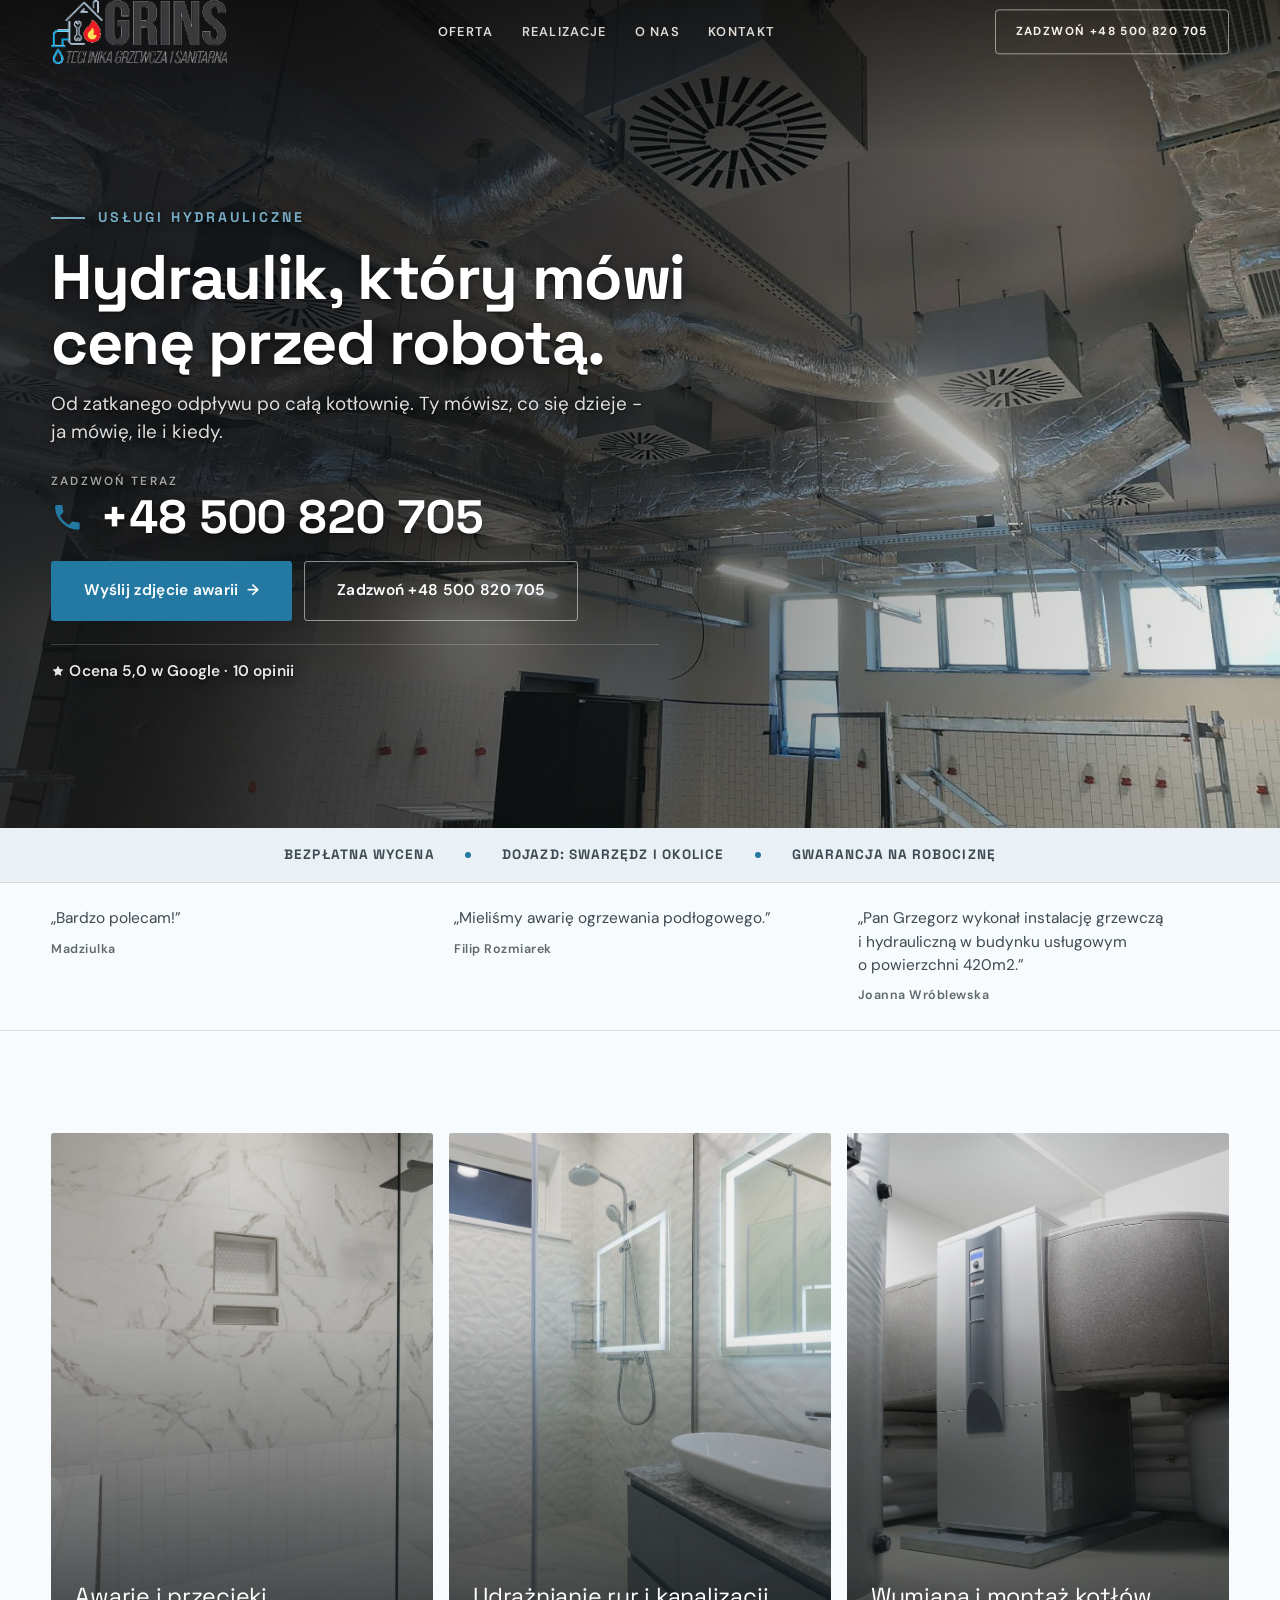
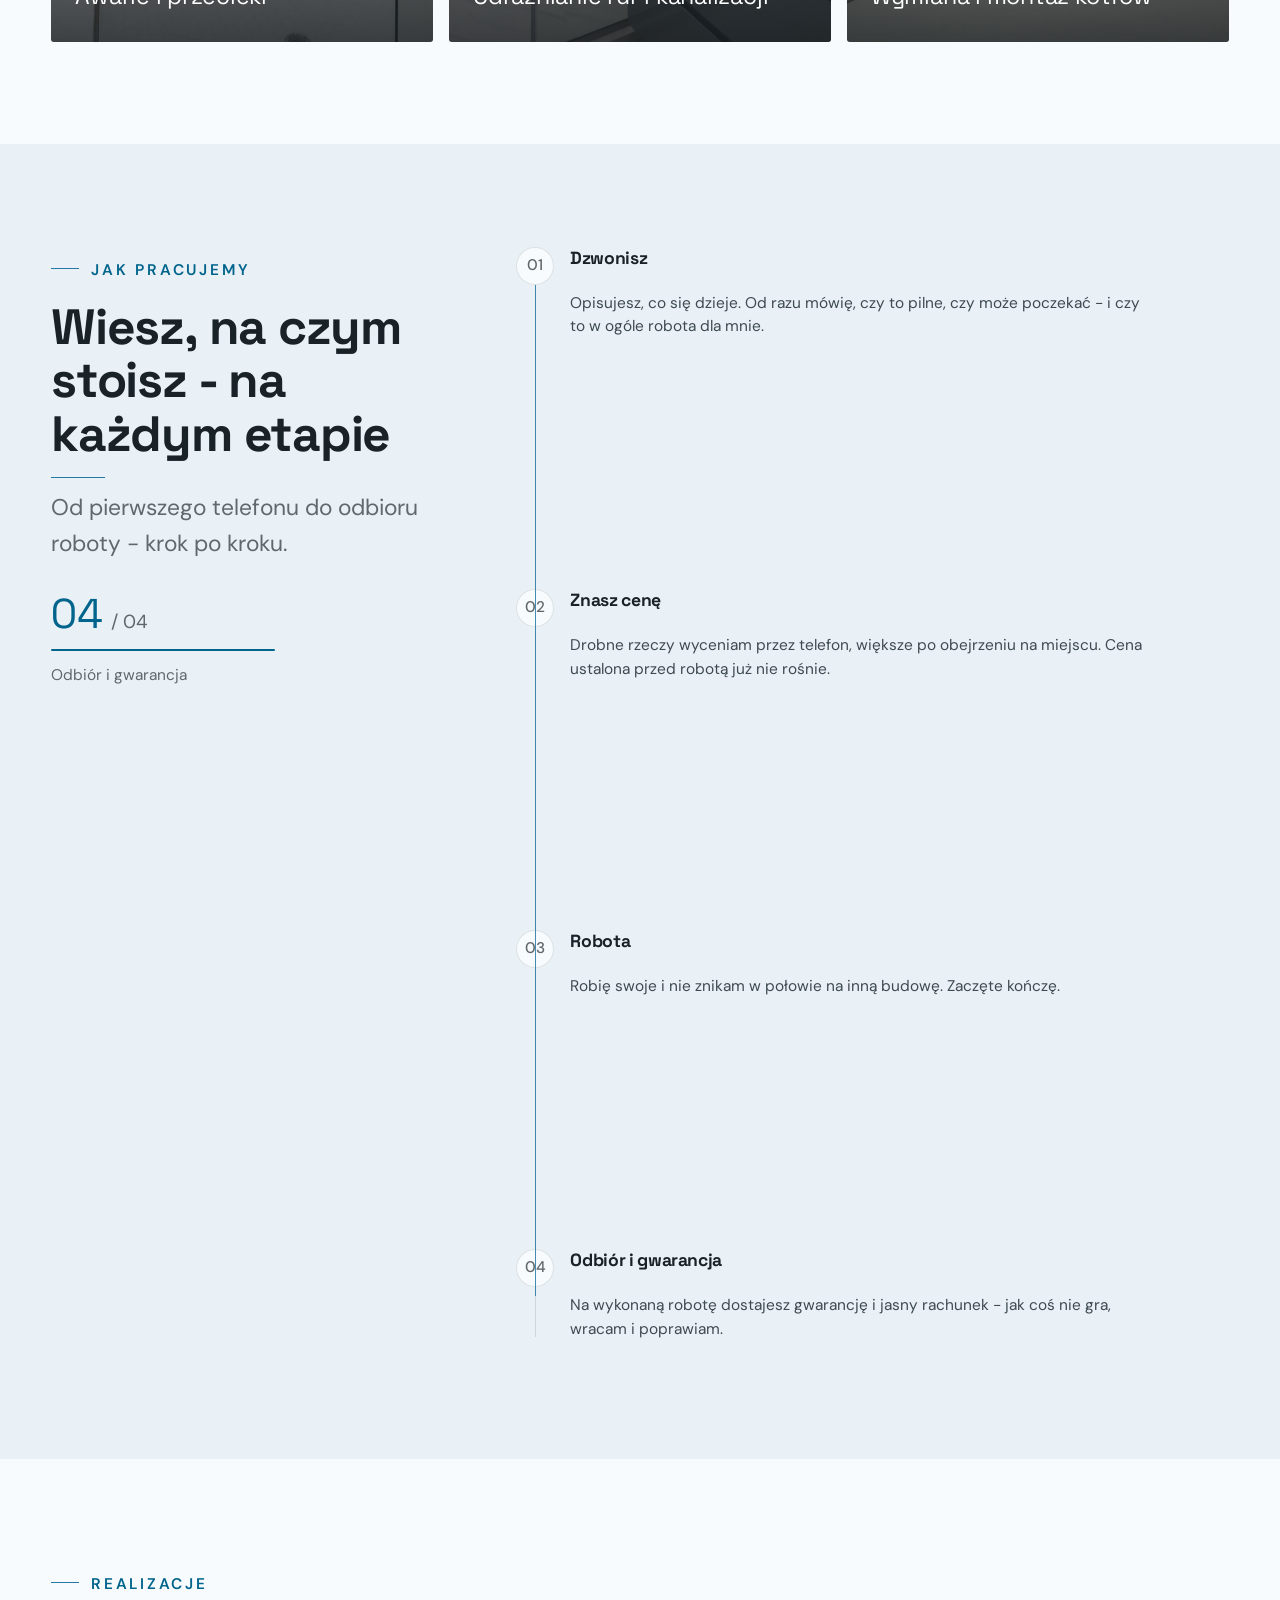
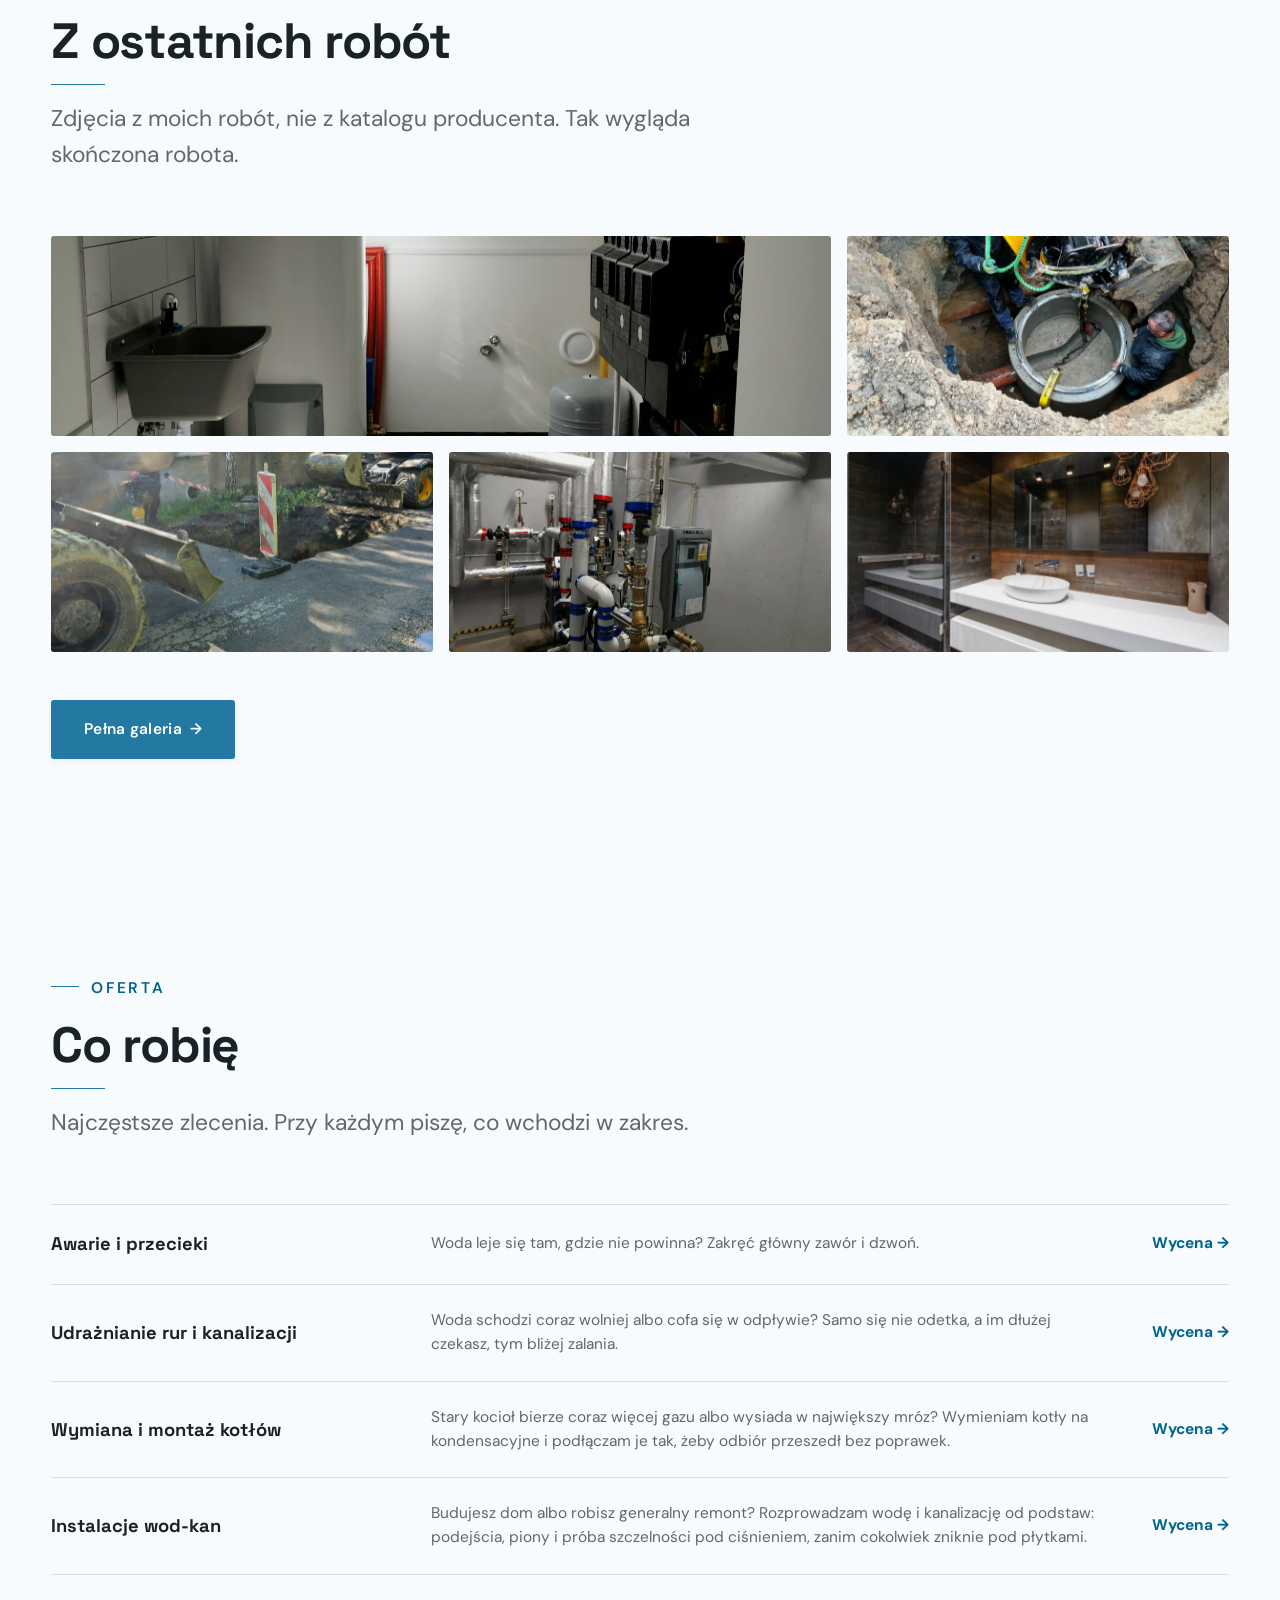
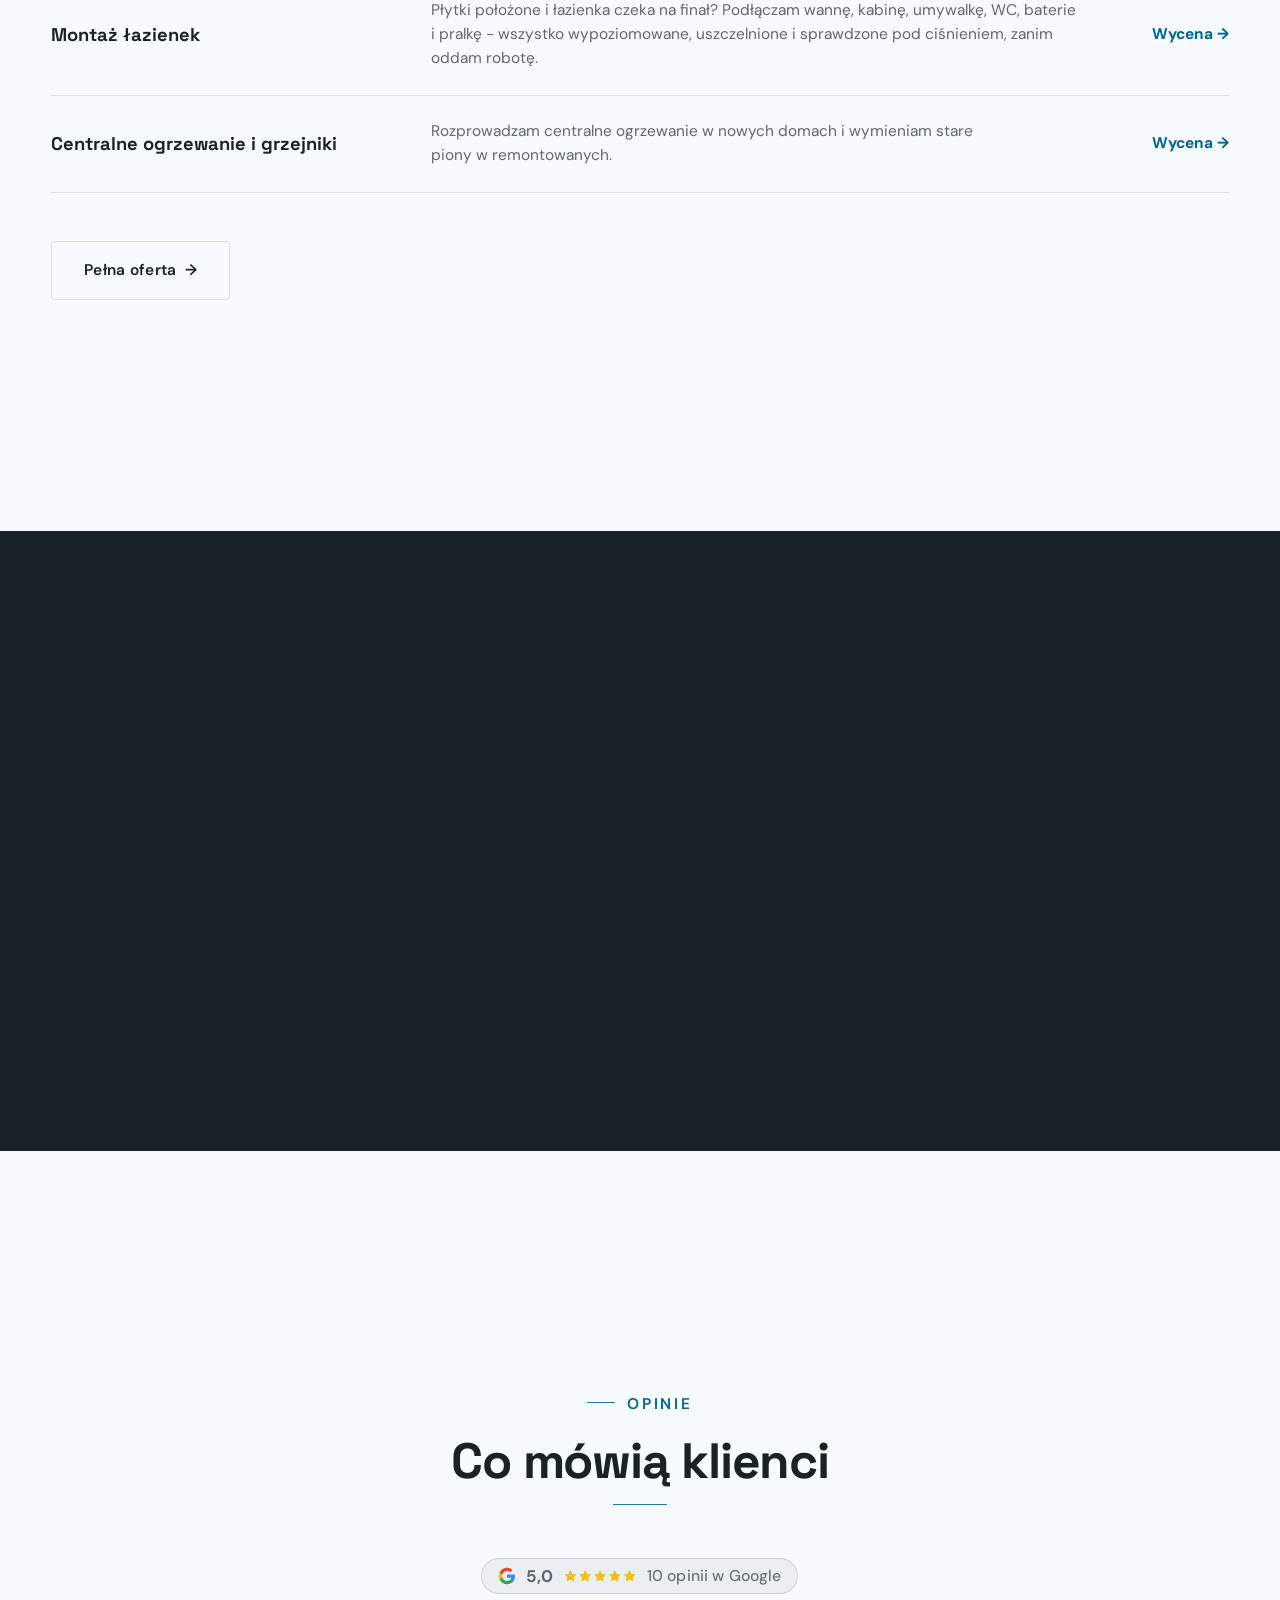
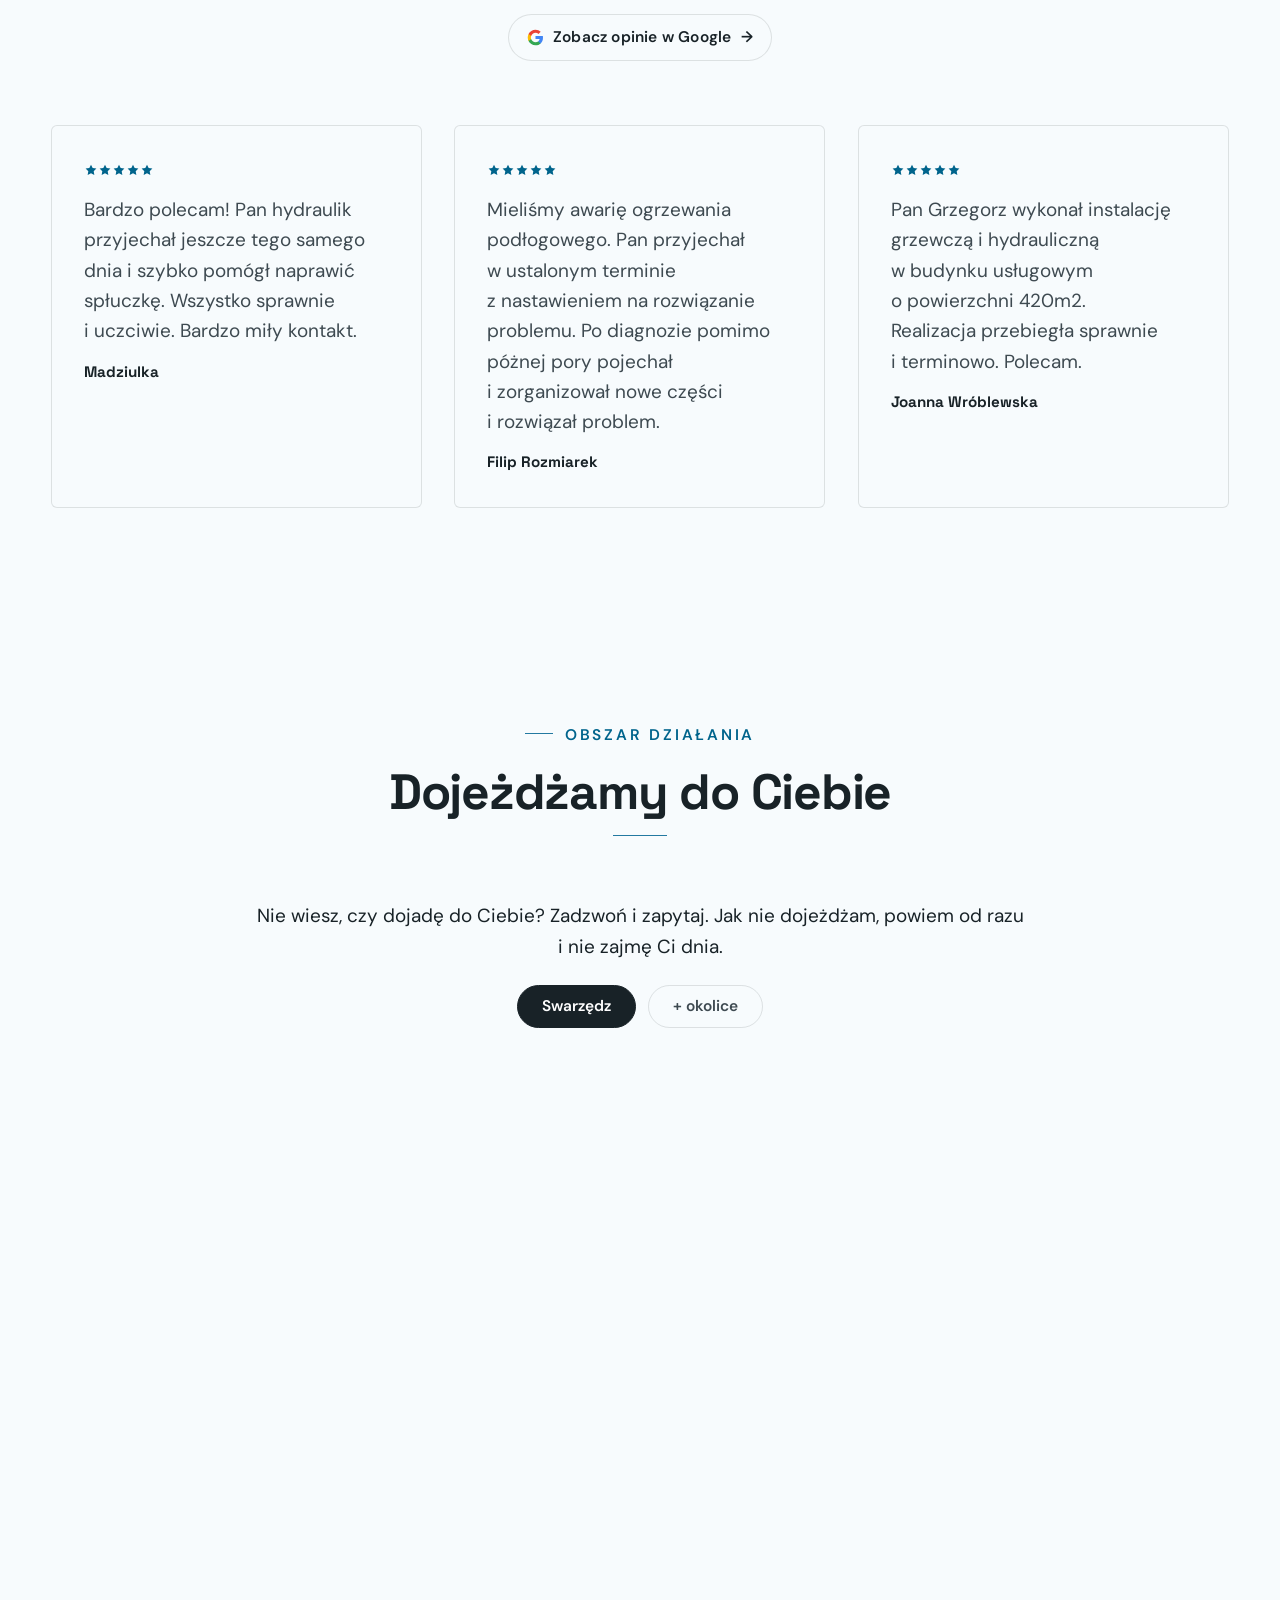
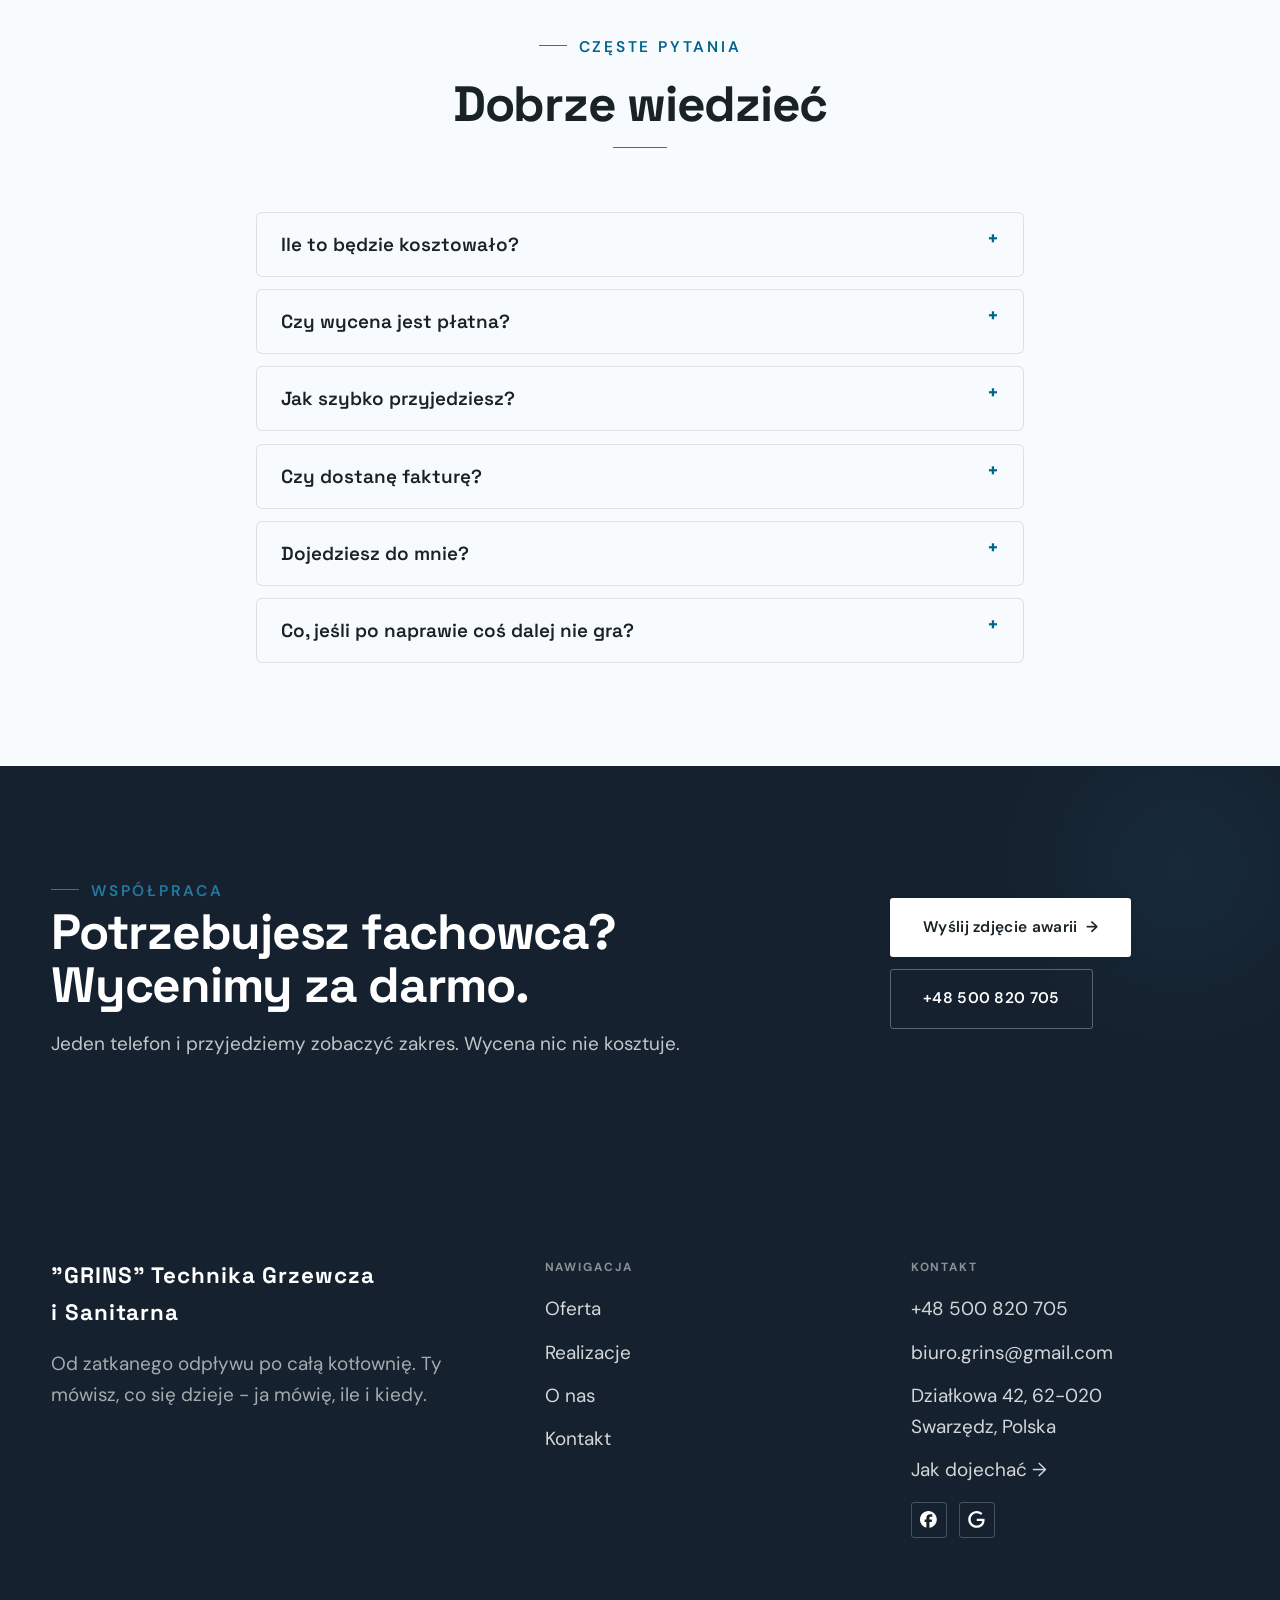
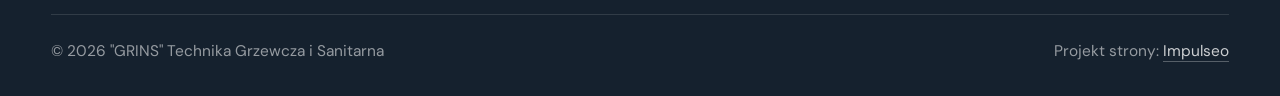
==== index.html @ 3cc34b1e "Strona demo: grins-technika-grzewcza-i-sanitarna" ====
<!DOCTYPE html>
<html lang="pl">
<head>
<meta charset="UTF-8">
<meta name="viewport" content="width=device-width, initial-scale=1.0">
<title>&quot;GRINS&quot; Technika Grzewcza i Sanitarna - hydraulik z dojazdem</title>
<meta name="description" content="Hydraulik w Swarzędzu z dojazdem. Awarie, udrażnianie, instalacje wod-kan, wymiana kotłów. Cenę znasz przed robotą. Zadzwoń: +48 500 820 705.">
<link rel="canonical" href="https://kris20032.github.io/grins-technika-grzewcza-i-sanitarna/">
<meta name="robots" content="noindex, nofollow">
<meta property="og:type" content="website">
<meta property="og:locale" content="pl_PL">
<meta property="og:site_name" content="&quot;GRINS&quot; Technika Grzewcza i Sanitarna">
<meta property="og:title" content="&quot;GRINS&quot; Technika Grzewcza i Sanitarna - hydraulik z dojazdem">
<meta property="og:description" content="Hydraulik w Swarzędzu z dojazdem. Awarie, udrażnianie, instalacje wod-kan, wymiana kotłów. Cenę znasz przed robotą. Zadzwoń: +48 500 820 705.">
<meta property="og:url" content="https://kris20032.github.io/grins-technika-grzewcza-i-sanitarna/">
<meta property="og:image" content="https://kris20032.github.io/grins-technika-grzewcza-i-sanitarna/img/og.jpg">
<meta property="og:image:width" content="1200">
<meta property="og:image:height" content="630">
<meta name="twitter:card" content="summary_large_image">
<script type="application/ld+json">{"@context": "https://schema.org", "@type": "Plumber", "name": "\"GRINS\" Technika Grzewcza i Sanitarna", "url": "https://kris20032.github.io/grins-technika-grzewcza-i-sanitarna/", "telephone": "+48500820705", "image": "https://kris20032.github.io/grins-technika-grzewcza-i-sanitarna/img/og.jpg", "areaServed": "Swarzędz", "sameAs": ["https://www.facebook.com/p/GRINS-Technika-Grzewcza-i-Sanitarna-100064261475798", "https://maps.google.com/?cid=16446058016588166050&g_mp=Cidnb29nbGUubWFwcy5wbGFjZXMudjEuUGxhY2VzLlNlYXJjaFRleHQQAhgEIAA"]}</script>
<link rel="preconnect" href="https://fonts.googleapis.com">
<link rel="preconnect" href="https://fonts.gstatic.com" crossorigin>
<link href="https://fonts.googleapis.com/css2?family=Space+Grotesk:wght@500;600;700&family=DM+Sans:opsz,wght@9..40,400;9..40,500;9..40,600&display=swap" rel="stylesheet">
<link rel="stylesheet" href="assets/styles.css?v=5ae30b95">
</head>
<body>

<header class="nav">
  <div class="wrap nav-inner">
    <a class="brand brand-has-logo" href="index.html"><img class="brand-logo" src="img/logo.png" alt="&quot;GRINS&quot; Technika Grzewcza i Sanitarna" width="382" height="139" decoding="async"></a>
    <nav class="nav-links">
      <a href="oferta.html">Oferta</a>
      <a href="realizacje.html">Realizacje</a>
      <a href="o-nas.html">O nas</a>
      <a href="kontakt.html">Kontakt</a>
      <a href="tel:+48500820705" class="btn btn-accent">Zadzwoń +48 500 820 705</a>
    </nav>
    <button class="nav-toggle" aria-label="Menu"><span></span><span></span><span></span></button>
  </div>
</header>

<main>
<section class="hero-fach">
  <img class="hf-photo" src="img/hero.jpg" fetchpriority="high" data-rotate="img/g2.jpg|img/g12.jpg" alt="&quot;GRINS&quot; Technika Grzewcza i Sanitarna" width="1800" height="1202">
  <div class="hf-panel">
    <div class="hf-inner">
      <span class="hf-kicker">Usługi hydrauliczne</span>
      <h1 class="hf-title">Hydraulik, który mówi cenę przed robotą. <em></em></h1>
      <p class="hf-lead">Od zatkanego odpływu po całą kotłownię. Ty mówisz, co się dzieje - ja mówię, ile i kiedy.</p>
      <a class="hf-phone" href="tel:+48500820705"><span class="hf-phone-lab">Zadzwoń teraz</span><span class="hf-phone-num"><svg class="ico-tel" width="16" height="16" viewBox="0 0 24 24" fill="none" aria-hidden="true"><path d="M6.6 10.8a15.5 15.5 0 0 0 6.6 6.6l2.2-2.2a1 1 0 0 1 1-.24 11.4 11.4 0 0 0 3.6.58 1 1 0 0 1 1 1V20a1 1 0 0 1-1 1A17 17 0 0 1 3 4a1 1 0 0 1 1-1h3.5a1 1 0 0 1 1 1c0 1.25.2 2.46.58 3.6a1 1 0 0 1-.25 1l-2.23 2.2Z" fill="currentColor"/></svg> +48 500 820 705</span></a>
      <div class="hf-actions">
        <a href="kontakt.html" class="btn btn-accent">Wyślij zdjęcie awarii <span class="arr">→</span></a>
        <a href="tel:+48500820705" class="btn btn-ghost hf-ghost">Zadzwoń +48 500 820 705</a>
      </div>
      <div class="hf-trust"><svg class="ico-star" width="14" height="14" viewBox="0 0 24 24" style="vertical-align:-2px" aria-hidden="true"><path d="M12 2.8l2.85 5.8 6.4.93-4.63 4.5 1.1 6.37L12 17.4l-5.72 3 1.1-6.37-4.63-4.5 6.4-.93L12 2.8Z" fill="currentColor"/></svg> Ocena 5,0 w Google · 10 opinii</div>
    </div>
  </div>
</section>
<section class="fach-promise">
  <div class="wrap">
    <ul class="fp-row reveal"><li>Bezpłatna wycena</li><li>Dojazd: Swarzędz i okolice</li><li>Gwarancja na robociznę</li></ul>
  </div>
</section>
<section class="opinie-mini" aria-label="Opinie klientów">
  <div class="wrap">
    <div class="om-row">
      <div class="om-item reveal"><blockquote>„Bardzo polecam!”</blockquote><span class="om-autor">Madziulka</span></div>
      <div class="om-item reveal"><blockquote>„Mieliśmy awarię ogrzewania podłogowego.”</blockquote><span class="om-autor">Filip Rozmiarek</span></div>
      <div class="om-item reveal"><blockquote>„Pan Grzegorz wykonał instalację grzewczą i hydrauliczną w budynku usługowym o powierzchni 420m2.”</blockquote><span class="om-autor">Joanna Wróblewska</span></div>
    </div>
  </div>
</section>
<section class="gateways-band">
  <div class="wrap">
    <div class="gateways">
      <a href="oferta.html" class="gateway reveal"><img src="img/g5.jpg" alt="Awarie i przecieki" loading="lazy" width="1880" height="1254" decoding="async"><span class="g-ttl">Awarie i przecieki</span></a>
      <a href="oferta.html" class="gateway reveal"><img src="img/g6.jpg" alt="Udrażnianie rur i kanalizacji" loading="lazy" width="1623" height="1300" decoding="async"><span class="g-ttl">Udrażnianie rur i kanalizacji</span></a>
      <a href="oferta.html" class="gateway reveal"><img src="img/g7.jpg" alt="Wymiana i montaż kotłów" loading="lazy" width="1880" height="1253" decoding="async"><span class="g-ttl">Wymiana i montaż kotłów</span></a>
    </div>
  </div>
</section>
<section class="proces proces-os fachowcy">
  <div class="wrap proc-grid">
    <div class="proc-side">
      <div class="head reveal">
        <span class="eyebrow">Jak pracujemy</span>
        <h2>Wiesz, na czym stoisz - na każdym etapie</h2>
        <p>Od pierwszego telefonu do odbioru roboty - krok po kroku.</p>
      </div>
      <div class="proc-count" aria-hidden="true"><span class="pc-cur">01</span><span class="pc-all">/ 04</span></div>
      <div class="proc-bar" aria-hidden="true"><i></i></div>
      <p class="proc-now" aria-hidden="true">Dzwonisz</p>
    </div>
    <ol class="proces-line">
      <li class="reveal"><span class="pno">01</span><h3>Dzwonisz</h3><p>Opisujesz, co się dzieje. Od razu mówię, czy to pilne, czy może poczekać - i czy to w ogóle robota dla mnie.</p></li>
      <li class="reveal"><span class="pno">02</span><h3>Znasz cenę</h3><p>Drobne rzeczy wyceniam przez telefon, większe po obejrzeniu na miejscu. Cena ustalona przed robotą już nie rośnie.</p></li>
      <li class="reveal"><span class="pno">03</span><h3>Robota</h3><p>Robię swoje i nie znikam w połowie na inną budowę. Zaczęte kończę.</p></li>
      <li class="reveal"><span class="pno">04</span><h3>Odbiór i gwarancja</h3><p>Na wykonaną robotę dostajesz gwarancję i jasny rachunek - jak coś nie gra, wracam i poprawiam.</p></li>
    </ol>
  </div>
</section>
<section>
  <div class="wrap">
    <div class="head reveal">
      <span class="eyebrow">Realizacje</span>
      <h2>Z ostatnich robót</h2>
      <p>Zdjęcia z moich robót, nie z katalogu producenta. Tak wygląda skończona robota.</p>
    </div>
    <div class="gallery">
      <div class="tile t-two3 reveal"><img src="img/g1.jpg" alt="&quot;GRINS&quot; Technika Grzewcza i Sanitarna" loading="lazy" width="1520" height="2058" decoding="async"></div>
      <div class="tile t-third reveal"><img src="img/g3.jpg" alt="&quot;GRINS&quot; Technika Grzewcza i Sanitarna" loading="lazy" width="1600" height="1600" decoding="async"></div>
      <div class="tile t-third reveal"><img src="img/g4.jpg" alt="&quot;GRINS&quot; Technika Grzewcza i Sanitarna" loading="lazy" width="1536" height="2048" decoding="async"></div>
      <div class="tile t-third reveal"><img src="img/about.jpg" alt="&quot;GRINS&quot; Technika Grzewcza i Sanitarna" loading="lazy" width="1406" height="1936" decoding="async"></div>
      <div class="tile t-third reveal"><img src="img/g8.jpg" alt="&quot;GRINS&quot; Technika Grzewcza i Sanitarna" loading="lazy" width="1600" height="1068" decoding="async"></div>
    </div>
    <div style="margin-top:var(--space-7)" class="reveal"><a href="realizacje.html" class="btn btn-accent">Pełna galeria <span class="arr">→</span></a></div>
  </div>
</section>
<section class="fach-uslugi">
  <div class="wrap">
    <div class="head reveal">
      <span class="eyebrow">Oferta</span>
      <h2>Co robię</h2>
      <p>Najczęstsze zlecenia. Przy każdym piszę, co wchodzi w zakres.</p>
    </div>
    <ul class="fu-list">
      <li class="fu-row reveal"><div class="fu-name">Awarie i przecieki</div><div class="fu-desc">Woda leje się tam, gdzie nie powinna? Zakręć główny zawór i dzwoń.</div><a class="fu-cta" href="kontakt.html">Wycena <span class="arr">→</span></a></li>
      <li class="fu-row reveal"><div class="fu-name">Udrażnianie rur i kanalizacji</div><div class="fu-desc">Woda schodzi coraz wolniej albo cofa się w odpływie? Samo się nie odetka, a im dłużej czekasz, tym bliżej zalania.</div><a class="fu-cta" href="kontakt.html">Wycena <span class="arr">→</span></a></li>
      <li class="fu-row reveal"><div class="fu-name">Wymiana i montaż kotłów</div><div class="fu-desc">Stary kocioł bierze coraz więcej gazu albo wysiada w największy mróz? Wymieniam kotły na kondensacyjne i podłączam je tak, żeby odbiór przeszedł bez poprawek.</div><a class="fu-cta" href="kontakt.html">Wycena <span class="arr">→</span></a></li>
      <li class="fu-row reveal"><div class="fu-name">Instalacje wod-kan</div><div class="fu-desc">Budujesz dom albo robisz generalny remont? Rozprowadzam wodę i kanalizację od podstaw: podejścia, piony i próba szczelności pod ciśnieniem, zanim cokolwiek zniknie pod płytkami.</div><a class="fu-cta" href="kontakt.html">Wycena <span class="arr">→</span></a></li>
      <li class="fu-row reveal"><div class="fu-name">Montaż łazienek</div><div class="fu-desc">Płytki położone i łazienka czeka na finał? Podłączam wannę, kabinę, umywalkę, WC, baterie i pralkę - wszystko wypoziomowane, uszczelnione i sprawdzone pod ciśnieniem, zanim oddam robotę.</div><a class="fu-cta" href="kontakt.html">Wycena <span class="arr">→</span></a></li>
      <li class="fu-row reveal"><div class="fu-name">Centralne ogrzewanie i grzejniki</div><div class="fu-desc">Rozprowadzam centralne ogrzewanie w nowych domach i wymieniam stare piony w remontowanych.</div><a class="fu-cta" href="kontakt.html">Wycena <span class="arr">→</span></a></li>
    </ul>
    <div style="margin-top:var(--space-7)" class="reveal"><a href="oferta.html" class="btn btn-ghost">Pełna oferta <span class="arr">→</span></a></div>
  </div>
</section>
<section class="stopklatka" aria-hidden="true">
  <div class="stk-bg" style="background-image:url(img/g9.jpg)"></div>
</section>
<section class="opinie">
  <div class="wrap">
    <div class="head center reveal">
      <span class="eyebrow">Opinie</span>
      <h2>Co mówią klienci</h2>
    </div>
    <p class="op-meta reveal"><span class="g-badge"><svg class="gb-ico" viewBox="0 0 24 24" width="18" height="18" aria-hidden="true"><path fill="#4285F4" d="M22.56 12.25c0-.78-.07-1.53-.2-2.25H12v4.26h5.92c-.26 1.37-1.04 2.53-2.21 3.31v2.77h3.57c2.08-1.92 3.28-4.74 3.28-8.09z"/><path fill="#34A853" d="M12 23c2.97 0 5.46-.98 7.28-2.66l-3.57-2.77c-.98.66-2.23 1.06-3.71 1.06-2.86 0-5.29-1.93-6.16-4.53H2.18v2.84C3.99 20.53 7.7 23 12 23z"/><path fill="#FBBC05" d="M5.84 14.09c-.22-.66-.35-1.36-.35-2.09s.13-1.43.35-2.09V7.07H2.18C1.43 8.55 1 10.22 1 12s.43 3.45 1.18 4.93l2.85-2.22.81-.62z"/><path fill="#EA4335" d="M12 5.38c1.62 0 3.06.56 4.21 1.64l3.15-3.15C17.45 2.09 14.97 1 12 1 7.7 1 3.99 3.47 2.18 7.07l3.66 2.84c.87-2.6 3.3-4.53 6.16-4.53z"/></svg><b class="gb-ocena">5,0</b><svg class="gb-stars" viewBox="0 0 90 18" width="74" height="14.8" aria-hidden="true"><g fill="currentColor" opacity=".26"><path transform="translate(0,0)" d="M9 1.6l2.2 4.46 4.92.72-3.56 3.47.84 4.9L9 12.74l-4.4 2.31.84-4.9L1.88 6.68l4.92-.72L9 1.6Z"/><path transform="translate(18,0)" d="M9 1.6l2.2 4.46 4.92.72-3.56 3.47.84 4.9L9 12.74l-4.4 2.31.84-4.9L1.88 6.68l4.92-.72L9 1.6Z"/><path transform="translate(36,0)" d="M9 1.6l2.2 4.46 4.92.72-3.56 3.47.84 4.9L9 12.74l-4.4 2.31.84-4.9L1.88 6.68l4.92-.72L9 1.6Z"/><path transform="translate(54,0)" d="M9 1.6l2.2 4.46 4.92.72-3.56 3.47.84 4.9L9 12.74l-4.4 2.31.84-4.9L1.88 6.68l4.92-.72L9 1.6Z"/><path transform="translate(72,0)" d="M9 1.6l2.2 4.46 4.92.72-3.56 3.47.84 4.9L9 12.74l-4.4 2.31.84-4.9L1.88 6.68l4.92-.72L9 1.6Z"/></g><clipPath id="gs1000"><rect x="0" y="0" width="90.0" height="18"/></clipPath><g fill="#FBBC04" clip-path="url(#gs1000)"><path transform="translate(0,0)" d="M9 1.6l2.2 4.46 4.92.72-3.56 3.47.84 4.9L9 12.74l-4.4 2.31.84-4.9L1.88 6.68l4.92-.72L9 1.6Z"/><path transform="translate(18,0)" d="M9 1.6l2.2 4.46 4.92.72-3.56 3.47.84 4.9L9 12.74l-4.4 2.31.84-4.9L1.88 6.68l4.92-.72L9 1.6Z"/><path transform="translate(36,0)" d="M9 1.6l2.2 4.46 4.92.72-3.56 3.47.84 4.9L9 12.74l-4.4 2.31.84-4.9L1.88 6.68l4.92-.72L9 1.6Z"/><path transform="translate(54,0)" d="M9 1.6l2.2 4.46 4.92.72-3.56 3.47.84 4.9L9 12.74l-4.4 2.31.84-4.9L1.88 6.68l4.92-.72L9 1.6Z"/><path transform="translate(72,0)" d="M9 1.6l2.2 4.46 4.92.72-3.56 3.47.84 4.9L9 12.74l-4.4 2.31.84-4.9L1.88 6.68l4.92-.72L9 1.6Z"/></g></svg><span class="gb-txt">10 opinii w Google</span></span></p>
    <p class="op-meta reveal"><a class="op-google" href="https://maps.google.com/?cid=16446058016588166050&amp;g_mp=Cidnb29nbGUubWFwcy5wbGFjZXMudjEuUGxhY2VzLlNlYXJjaFRleHQQAhgEIAA" target="_blank" rel="noopener"><svg class="op-g-ico" viewBox="0 0 24 24" width="17" height="17" aria-hidden="true"><path fill="#4285F4" d="M22.56 12.25c0-.78-.07-1.53-.2-2.25H12v4.26h5.92c-.26 1.37-1.04 2.53-2.21 3.31v2.77h3.57c2.08-1.92 3.28-4.74 3.28-8.09z"/><path fill="#34A853" d="M12 23c2.97 0 5.46-.98 7.28-2.66l-3.57-2.77c-.98.66-2.23 1.06-3.71 1.06-2.86 0-5.29-1.93-6.16-4.53H2.18v2.84C3.99 20.53 7.7 23 12 23z"/><path fill="#FBBC05" d="M5.84 14.09c-.22-.66-.35-1.36-.35-2.09s.13-1.43.35-2.09V7.07H2.18C1.43 8.55 1 10.22 1 12s.43 3.45 1.18 4.93l2.85-2.22.81-.62z"/><path fill="#EA4335" d="M12 5.38c1.62 0 3.06.56 4.21 1.64l3.15-3.15C17.45 2.09 14.97 1 12 1 7.7 1 3.99 3.47 2.18 7.07l3.66 2.84c.87-2.6 3.3-4.53 6.16-4.53z"/></svg><span>Zobacz opinie w Google</span><span class="arr">→</span></a></p>
    <div class="opinie-grid">
      <figure class="op-card reveal"><span class="op-star"><svg class="ico-star" width="14" height="14" viewBox="0 0 24 24" style="vertical-align:-2px" aria-hidden="true"><path d="M12 2.8l2.85 5.8 6.4.93-4.63 4.5 1.1 6.37L12 17.4l-5.72 3 1.1-6.37-4.63-4.5 6.4-.93L12 2.8Z" fill="currentColor"/></svg><svg class="ico-star" width="14" height="14" viewBox="0 0 24 24" style="vertical-align:-2px" aria-hidden="true"><path d="M12 2.8l2.85 5.8 6.4.93-4.63 4.5 1.1 6.37L12 17.4l-5.72 3 1.1-6.37-4.63-4.5 6.4-.93L12 2.8Z" fill="currentColor"/></svg><svg class="ico-star" width="14" height="14" viewBox="0 0 24 24" style="vertical-align:-2px" aria-hidden="true"><path d="M12 2.8l2.85 5.8 6.4.93-4.63 4.5 1.1 6.37L12 17.4l-5.72 3 1.1-6.37-4.63-4.5 6.4-.93L12 2.8Z" fill="currentColor"/></svg><svg class="ico-star" width="14" height="14" viewBox="0 0 24 24" style="vertical-align:-2px" aria-hidden="true"><path d="M12 2.8l2.85 5.8 6.4.93-4.63 4.5 1.1 6.37L12 17.4l-5.72 3 1.1-6.37-4.63-4.5 6.4-.93L12 2.8Z" fill="currentColor"/></svg><svg class="ico-star" width="14" height="14" viewBox="0 0 24 24" style="vertical-align:-2px" aria-hidden="true"><path d="M12 2.8l2.85 5.8 6.4.93-4.63 4.5 1.1 6.37L12 17.4l-5.72 3 1.1-6.37-4.63-4.5 6.4-.93L12 2.8Z" fill="currentColor"/></svg></span><blockquote>Bardzo polecam! Pan hydraulik przyjechał jeszcze tego samego dnia i szybko pomógł naprawić spłuczkę. Wszystko sprawnie i uczciwie. Bardzo miły kontakt.</blockquote><span class="op-autor">Madziulka</span></figure>
      <figure class="op-card reveal"><span class="op-star"><svg class="ico-star" width="14" height="14" viewBox="0 0 24 24" style="vertical-align:-2px" aria-hidden="true"><path d="M12 2.8l2.85 5.8 6.4.93-4.63 4.5 1.1 6.37L12 17.4l-5.72 3 1.1-6.37-4.63-4.5 6.4-.93L12 2.8Z" fill="currentColor"/></svg><svg class="ico-star" width="14" height="14" viewBox="0 0 24 24" style="vertical-align:-2px" aria-hidden="true"><path d="M12 2.8l2.85 5.8 6.4.93-4.63 4.5 1.1 6.37L12 17.4l-5.72 3 1.1-6.37-4.63-4.5 6.4-.93L12 2.8Z" fill="currentColor"/></svg><svg class="ico-star" width="14" height="14" viewBox="0 0 24 24" style="vertical-align:-2px" aria-hidden="true"><path d="M12 2.8l2.85 5.8 6.4.93-4.63 4.5 1.1 6.37L12 17.4l-5.72 3 1.1-6.37-4.63-4.5 6.4-.93L12 2.8Z" fill="currentColor"/></svg><svg class="ico-star" width="14" height="14" viewBox="0 0 24 24" style="vertical-align:-2px" aria-hidden="true"><path d="M12 2.8l2.85 5.8 6.4.93-4.63 4.5 1.1 6.37L12 17.4l-5.72 3 1.1-6.37-4.63-4.5 6.4-.93L12 2.8Z" fill="currentColor"/></svg><svg class="ico-star" width="14" height="14" viewBox="0 0 24 24" style="vertical-align:-2px" aria-hidden="true"><path d="M12 2.8l2.85 5.8 6.4.93-4.63 4.5 1.1 6.37L12 17.4l-5.72 3 1.1-6.37-4.63-4.5 6.4-.93L12 2.8Z" fill="currentColor"/></svg></span><blockquote>Mieliśmy awarię ogrzewania podłogowego. Pan przyjechał w ustalonym terminie z nastawieniem na rozwiązanie problemu. Po diagnozie pomimo póżnej pory pojechał i zorganizował nowe części i rozwiązał problem.</blockquote><span class="op-autor">Filip Rozmiarek</span></figure>
      <figure class="op-card reveal"><span class="op-star"><svg class="ico-star" width="14" height="14" viewBox="0 0 24 24" style="vertical-align:-2px" aria-hidden="true"><path d="M12 2.8l2.85 5.8 6.4.93-4.63 4.5 1.1 6.37L12 17.4l-5.72 3 1.1-6.37-4.63-4.5 6.4-.93L12 2.8Z" fill="currentColor"/></svg><svg class="ico-star" width="14" height="14" viewBox="0 0 24 24" style="vertical-align:-2px" aria-hidden="true"><path d="M12 2.8l2.85 5.8 6.4.93-4.63 4.5 1.1 6.37L12 17.4l-5.72 3 1.1-6.37-4.63-4.5 6.4-.93L12 2.8Z" fill="currentColor"/></svg><svg class="ico-star" width="14" height="14" viewBox="0 0 24 24" style="vertical-align:-2px" aria-hidden="true"><path d="M12 2.8l2.85 5.8 6.4.93-4.63 4.5 1.1 6.37L12 17.4l-5.72 3 1.1-6.37-4.63-4.5 6.4-.93L12 2.8Z" fill="currentColor"/></svg><svg class="ico-star" width="14" height="14" viewBox="0 0 24 24" style="vertical-align:-2px" aria-hidden="true"><path d="M12 2.8l2.85 5.8 6.4.93-4.63 4.5 1.1 6.37L12 17.4l-5.72 3 1.1-6.37-4.63-4.5 6.4-.93L12 2.8Z" fill="currentColor"/></svg><svg class="ico-star" width="14" height="14" viewBox="0 0 24 24" style="vertical-align:-2px" aria-hidden="true"><path d="M12 2.8l2.85 5.8 6.4.93-4.63 4.5 1.1 6.37L12 17.4l-5.72 3 1.1-6.37-4.63-4.5 6.4-.93L12 2.8Z" fill="currentColor"/></svg></span><blockquote>Pan Grzegorz wykonał instalację grzewczą i hydrauliczną w budynku usługowym o powierzchni 420m2. Realizacja przebiegła sprawnie i terminowo. Polecam.</blockquote><span class="op-autor">Joanna Wróblewska</span></figure>
    </div>
  </div>
</section>
<section class="obszar">
  <div class="wrap">
    <div class="head center reveal">
      <span class="eyebrow">Obszar działania</span>
      <h2>Dojeżdżamy do Ciebie</h2>
    </div>
    <p class="obszar-txt reveal" style="text-align:center;max-width:60ch;margin:0 auto 1.4rem">Nie wiesz, czy dojadę do Ciebie? Zadzwoń i zapytaj. Jak nie dojeżdżam, powiem od razu i nie zajmę Ci dnia.</p>
    <ul class="obszar-list reveal"><li class="is-home">Swarzędz</li><li>+ okolice</li></ul>
    <div class="obszar-mapa reveal" style="margin-top:var(--space-7)">
      <iframe title="Obszar działania - Swarzędz i okolice" src="https://maps.google.com/maps?q=52.4075295%2C17.0505692&amp;z=11&amp;output=embed" loading="lazy" referrerpolicy="no-referrer-when-downgrade" style="width:100%;height:clamp(280px,38vh,420px);border:0;display:block;border-radius:var(--r-md)"></iframe>
    </div>
  </div>
</section>
<section class="faq-klinika">
  <div class="wrap">
    <div class="head center reveal">
      <span class="eyebrow">Częste pytania</span>
      <h2>Dobrze wiedzieć</h2>
    </div>
    <div class="faq-list">
      <details class="faq-item reveal"><summary>Ile to będzie kosztowało?</summary><p>Zależy, co się dzieje - dlatego wypytuję przez telefon i od razu podaję widełki. Ostateczną cenę znasz przed robotą, nie po niej.</p></details>
      <details class="faq-item reveal"><summary>Czy wycena jest płatna?</summary><p>Nie. Przyjazd i wycena w Swarzędzu i najbliższej okolicy są bezpłatne i do niczego nie zobowiązują.</p></details>
      <details class="faq-item reveal"><summary>Jak szybko przyjedziesz?</summary><p>Przy zalaniu liczy się każda godzina, więc przy awarii przestawiam grafik. Prace planowane umawiamy z kilkudniowym wyprzedzeniem.</p></details>
      <details class="faq-item reveal"><summary>Czy dostanę fakturę?</summary><p>Tak, na firmę albo na osobę prywatną. Dokument dostajesz od razu, a nie „wyślę później”.</p></details>
      <details class="faq-item reveal"><summary>Dojedziesz do mnie?</summary><p>Robię głównie Swarzędz i okolice. Masz wątpliwość - zadzwoń, to kwestia jednego pytania.</p></details>
      <details class="faq-item reveal"><summary>Co, jeśli po naprawie coś dalej nie gra?</summary><p>Wracam i sprawdzam. Moja wina - poprawiam za darmo; wyszło coś nowego - mówię wprost, co i za ile.</p></details>
    </div>
  </div>
</section>
<section class="cta">
  <div class="wrap">
    <div class="reveal">
      <span class="eyebrow">Współpraca</span>
      <h2>Potrzebujesz fachowca? Wycenimy za darmo.</h2>
      <p>Jeden telefon i przyjedziemy zobaczyć zakres. Wycena nic nie kosztuje.</p>
    </div>
    <div class="cta-actions reveal">
      <a href="kontakt.html" class="btn btn-light">Wyślij zdjęcie awarii <span class="arr">→</span></a>
      <a href="tel:+48500820705" class="btn btn-ghost btn-ghost-cta">+48 500 820 705</a>
    </div>
  </div>
</section>
</main>

<footer>
  <div class="wrap">
    <div class="foot-grid">
      <div class="foot-brand">
        <div class="name">"GRINS" Technika Grzewcza i Sanitarna</div>
        <p>Od zatkanego odpływu po całą kotłownię. Ty mówisz, co się dzieje - ja mówię, ile i kiedy.</p>
      </div>
      <div class="foot-col">
        <h4>Nawigacja</h4>
        <a href="oferta.html">Oferta</a>
        <a href="realizacje.html">Realizacje</a>
        <a href="o-nas.html">O nas</a>
        <a href="kontakt.html">Kontakt</a>
      </div>
      <div class="foot-col">
        <h4>Kontakt</h4>
        <a href="tel:+48500820705">+48 500 820 705</a>
        <a href="mailto:biuro.grins@gmail.com">biuro.grins@gmail.com</a>
        <p>Działkowa 42, 62-020 Swarzędz, Polska</p>
        <a href="https://maps.google.com/?cid=16446058016588166050&g_mp=Cidnb29nbGUubWFwcy5wbGFjZXMudjEuUGxhY2VzLlNlYXJjaFRleHQQAhgEIAA" target="_blank" rel="noopener">Jak dojechać →</a>
      <div class="foot-soc">
        <a class="soc" href="https://www.facebook.com/p/GRINS-Technika-Grzewcza-i-Sanitarna-100064261475798" target="_blank" rel="noopener" aria-label="Facebook - &quot;GRINS&quot; Technika Grzewcza i Sanitarna"><svg viewBox="0 0 24 24" aria-hidden="true" focusable="false"><path d="M9.101 23.691v-7.98H6.627v-3.667h2.474v-1.58c0-4.085 1.848-5.978 5.858-5.978.401 0 .955.042 1.468.103a8.68 8.68 0 0 1 1.141.195v3.325a8.623 8.623 0 0 0-.653-.036 26.805 26.805 0 0 0-.733-.009c-.707 0-1.259.096-1.675.309a1.686 1.686 0 0 0-.679.622c-.258.42-.374.995-.374 1.752v1.297h3.919l-.386 2.103-.287 1.564h-3.246v8.245C19.396 23.238 24 18.179 24 12.044c0-6.627-5.373-12-12-12s-12 5.373-12 12c0 5.628 3.874 10.35 9.101 11.647Z" fill="currentColor"/></svg></a>
        <a class="soc" href="https://maps.google.com/?cid=16446058016588166050&g_mp=Cidnb29nbGUubWFwcy5wbGFjZXMudjEuUGxhY2VzLlNlYXJjaFRleHQQAhgEIAA" target="_blank" rel="noopener" aria-label="Google - &quot;GRINS&quot; Technika Grzewcza i Sanitarna"><svg viewBox="0 0 24 24" aria-hidden="true" focusable="false"><path d="M12.48 10.92v3.28h7.84c-.24 1.84-.853 3.187-1.787 4.133-1.147 1.147-2.933 2.4-6.053 2.4-4.827 0-8.6-3.893-8.6-8.72s3.773-8.72 8.6-8.72c2.6 0 4.507 1.027 5.907 2.347l2.307-2.307C18.747 1.44 16.133 0 12.48 0 5.867 0 .307 5.387.307 12s5.56 12 12.173 12c3.573 0 6.267-1.173 8.373-3.36 2.16-2.16 2.84-5.213 2.84-7.667 0-.76-.053-1.467-.173-2.053H12.48z" fill="currentColor"/></svg></a>
      </div>
      </div>
    </div>
    <div class="foot-bot">
      <span>© 2026 "GRINS" Technika Grzewcza i Sanitarna</span>
      <span>Projekt strony: <a class="foot-credit" href="https://impulseo.pl" target="_blank" rel="noopener">Impulseo</a></span>
    </div>
  </div>
</footer>
<div class="sticky-call"><a class="sc-call" href="tel:+48500820705"><svg class="ico-tel" width="16" height="16" viewBox="0 0 24 24" fill="none" aria-hidden="true"><path d="M6.6 10.8a15.5 15.5 0 0 0 6.6 6.6l2.2-2.2a1 1 0 0 1 1-.24 11.4 11.4 0 0 0 3.6.58 1 1 0 0 1 1 1V20a1 1 0 0 1-1 1A17 17 0 0 1 3 4a1 1 0 0 1 1-1h3.5a1 1 0 0 1 1 1c0 1.25.2 2.46.58 3.6a1 1 0 0 1-.25 1l-2.23 2.2Z" fill="currentColor"/></svg> Zadzwoń</a><a class="sc-quote" href="kontakt.html">Wyślij zdjęcie awarii</a></div>
<div class="demo-wazne" data-do="2026-11-02" data-cykl="3" hidden><svg class="dw-ico" width="13" height="13" viewBox="0 0 24 24" fill="none" aria-hidden="true"><circle cx="12" cy="12" r="8.6" stroke="currentColor" stroke-width="1.8"/><path d="M12 7.2V12l3.3 2" stroke="currentColor" stroke-width="1.8" stroke-linecap="round"/></svg><span class="dw-txt"></span></div>

<script src="assets/main.js"></script>
</body>
</html>
---- assets/styles.css ----
/* ============================================================
   STOLBASZ — premium, architektoniczny B2B fit-out
   Jasna paleta, zero brązu. System wg premium-web-craft.
   Projekt strony: Impulseo (impulseo.pl)
   ============================================================ */

:root{
  /* PALETA — jasna, architektoniczna, chłodna */
  --paper:#F4F6F8;          /* główne tło */
  --paper-2:#E7EBEF;        /* sekcje alternatywne (chłodny jasny szary) */
  --paper-3:#E7EBEF;        /* delikatne wypełnienia */
  --ink:#15212E;            /* tekst główny — chłodny grafit */
  --ink-soft:#243443;       /* nagłówki drugorzędne */
  --muted:#6B7785;          /* tekst poboczny */
  --line:rgba(21,33,46,.12);/* hairline */
  --accent:#E8A317;         /* stonowany petrol-slate — jedyny akcent */
  --accent-d:#C9870C;
  --accent-soft:rgba(232,163,23,.10);
  --dark:#15212E;           /* sekcje ciemne (stopka/CTA) */

  /* HOVER ZDJĘĆ — JEDEN standard dla całego silnika (decyzja K. 04.08.2026, artefakt z wariantami).
     AKTUALNE (K.+Szymon 09.08.2026, wybór z artefaktu 6 wariantów): zoom 1.05 przy 1.4s -
     przy tak długim czasie mocniejszy kadr NIE skacze, tylko „oddycha". Poprzedni standard
     (1.02 / .55s z 04.08) odbierany jako dynamiczny i szybki.
     Spoczynek lekko przygaszony, ale TYLKO tam, gdzie jest mysz (@media hover:hover) —
     na telefonie zdjęcia zostają w pełnej jasności. */
  --img-zoom:1.05;                   /* K.+Szymon 09.08: wariant F z artefaktu porównawczego */
  --img-rest:brightness(.95) saturate(.99);
  --img-hot:brightness(1.06) saturate(1.05);
  --img-dur:1.4s;                    /* K.+Szymon 09.08 (wariant F): powoli = elegancko */
  --img-ease:cubic-bezier(.16,.84,.44,1);  /* miękki ogon, efekt „oddychania" */

  /* ODSTĘPY — skala 4/8 */
  --space-1:4px; --space-2:8px; --space-3:12px; --space-4:16px; --space-5:24px;
  --space-6:32px; --space-7:48px; --space-8:64px; --space-9:96px; --space-10:128px;

  /* TYPOGRAFIA — fluid clamp() (skala podbita 16.07.2026: większe, czytelniejsze litery — uwaga Adama) */
  --text-sm:clamp(.9rem,.87rem + .12vw,1rem);
  --text-base:clamp(1.08rem,1.04rem + .18vw,1.2rem);
  --text-lg:clamp(1.24rem,1.15rem + .34vw,1.44rem);
  --text-h3:clamp(1.34rem,1.22rem + .55vw,1.66rem);
  --text-h2:clamp(2.1rem,1.66rem + 2.1vw,3.1rem);
  --text-h1:clamp(2.9rem,2.1rem + 4vw,5.1rem);

  /* PROMIENIE — architektoniczne, raczej ostre */
  --r-sm:3px; --r-md:6px; --r-lg:10px;

  /* RUCH */
  --ease:cubic-bezier(.25,.46,.45,.94); --dur:.24s;

  /* CIENIE — miękkie, warstwowe */
  --sh-sm:0 1px 2px rgba(16,24,32,.04), 0 2px 8px rgba(16,24,32,.05);
  --sh-md:0 2px 6px rgba(16,24,32,.05), 0 12px 28px -8px rgba(16,24,32,.12);
  --sh-lg:0 6px 14px rgba(16,24,32,.07), 0 26px 56px -18px rgba(16,24,32,.22);

  --hairline:1px solid var(--line);

  --font-display:'Space Grotesk','Inter',sans-serif;
  --font-body:'DM Sans','Inter',sans-serif;
}

*{box-sizing:border-box;margin:0;padding:0}
html{scroll-behavior:smooth}
body{
  font-family:var(--font-body);
  font-size:var(--text-base);
  line-height:1.65;
  color:var(--ink);
  background:var(--paper);
  -webkit-font-smoothing:antialiased;
  text-rendering:optimizeLegibility;
}
img{max-width:100%;height:auto;display:block}  /* height:auto = width/height z atrybutów trzyma proporcje (TOP#12) */
a{color:inherit;text-decoration:none}

.wrap{width:min(92%,1180px);margin-inline:auto}
section{padding-block:clamp(52px,6.5vw,96px)}

h1,h2,h3{font-family:var(--font-display);font-weight:700;line-height:1.08;letter-spacing:-.02em;color:var(--ink)}
h1{font-size:var(--text-h1);letter-spacing:-.035em}
h2{font-size:var(--text-h2);letter-spacing:-.025em}
h3{font-size:var(--text-h3)}
/* MIARA — długość wiersza. WCAG 2.2 SC 1.4.8: max 80 znaków; Butterick: 45–90.
   68ch daje realnie 72–78 znaków polskiego tekstu, czyli z zapasem pod granicą.
   Wcześniej limit miał TYLKO <p> — <li>, <blockquote> i <dd> nie miały żadnego,
   i to jedyny powód, dla którego 23 bloki na dwóch oddanych stronach jadą po
   83–106 znaków w wierszu (pomiar 07.08.2026, bramka `miara`).
   ⚠️ Listy i definicje ograniczamy TYLKO bez klasy: `ul`/`ol` z klasą to u nas
   układ (siatki kafli, menu), a nie tekst ciągły — tam miarę wyznacza układ. */
/* 60ch, nie 68ch (K. 10.08): po zmianie fontów na węższe kroje (DM Sans i spółka)
   w 68ch mieściło się ~90 znaków - bramka pikselowa słusznie zgłaszała przekroczenie
   granicy 80. Pomiar na żywej przeglądarce: 60ch = 90 znaków, 53ch = ~78 znaków, czyli normę WCAG 1.4.8. */
:root{ --miara:53ch }
p{max-width:min(100%,var(--miara))}
blockquote,
ul:not([class])>li, ol:not([class])>li,
dl:not([class])>dd{max-width:min(100%,var(--miara))}

/* ⚠️ Świadomie BEZ wyjątku `.tile p,.card p,.svc p{max-width:none}`, choć nasuwa się sam:
   te akapity BYŁY już ograniczone (stare `p{max-width:65ch}`), więc „wyjątek" nie odblokowałby
   niczego nowego — tylko ROZLUŹNIŁ stan sprzed zmiany na wszystkich demach naraz.
   `figcaption` żadna z reguł wyżej nie dotyczy, więc też nie potrzebuje zwolnienia. */

/* ŁAMANIE. `balance` wyrównuje długości wierszy w nagłówku, `pretty` pilnuje ostatniego
   wiersza akapitu, żeby nie został w nim jeden wyraz. Obsługiwane od Chrome 117 /
   Safari 17.5; starsze przeglądarki po prostu ignorują tę własność.
   `text-wrap:pretty` nie występowało dotąd ANI RAZ w silniku ani w repo klientów. */
h1,h2,h3,.lead,.lede{text-wrap:balance}
p,li,blockquote,dd{text-wrap:pretty}

.eyebrow{
  font-family:var(--font-body);
  font-size:var(--text-sm);
  font-weight:600;
  letter-spacing:.18em;
  text-transform:uppercase;
  color:var(--accent);
  display:inline-flex;align-items:center;gap:var(--space-3);
}
/* flex:none + margin-top = kreska trzyma się PIERWSZEJ linii. Wcześniej align-items:center
   centrowało ją względem całego bloku i przy zawinięciu (długi kicker typu
   „…WNĘTRZ · LESZNO · OD 2019") druga linia lądowała z brzydkim wcięciem. */
.eyebrow{align-items:flex-start}
.eyebrow>*,.eyebrow{text-wrap:balance}   /* dlugi kicker lamal sie na sierote typu samo „2019" w drugiej linii */
.eyebrow::before{content:"";width:28px;height:1px;background:var(--accent);display:inline-block;flex:none;margin-top:.62em}

.muted{color:var(--muted)}
.lead{font-size:var(--text-lg);line-height:1.55;color:var(--ink-soft);max-width:50ch}

/* ---------- BUTTONS ---------- */
.btn{
  display:inline-flex;align-items:center;gap:var(--space-2);
  font-weight:600;font-size:var(--text-sm);letter-spacing:.02em;
  padding:var(--space-4) var(--space-6);
  border-radius:var(--r-sm);
  transition:transform var(--dur) var(--ease),box-shadow var(--dur) var(--ease),background var(--dur) var(--ease);
  cursor:pointer;border:1px solid transparent;
}
.btn-accent{background:var(--accent);color:#fff;box-shadow:var(--sh-sm)}
.btn-accent:hover{background:var(--accent-d);transform:translateY(-2px);box-shadow:var(--sh-md)}
.btn-accent:active{transform:translateY(0);box-shadow:var(--sh-sm)}
.btn-ghost{background:transparent;color:var(--ink);border-color:var(--line)}
.btn-ghost:hover{border-color:var(--accent);color:var(--accent);transform:translateY(-2px)}
.btn-light{background:#fff;color:var(--ink);box-shadow:var(--sh-sm)}
.btn-light:hover{transform:translateY(-2px);box-shadow:var(--sh-md)}
.btn .arr{transition:transform var(--dur) var(--ease)}
.btn:hover .arr{transform:translateX(4px)}

/* ---------- NAV ---------- */
.nav{
  position:sticky;top:0;z-index:50;
  background:color-mix(in srgb,var(--paper) 88%,transparent);
  backdrop-filter:saturate(140%) blur(10px);
  border-bottom:var(--hairline);
}
.nav-inner{display:flex;align-items:center;justify-content:space-between;gap:var(--space-5);height:72px}
/* ANTY-NACHODZENIE (K. 05.08.2026): długa nazwa firmy + przycisk z pełnym numerem nie mieściły się w pasku
   i flex ściskał linki PONIŻEJ ich treści - "Kontakt" wchodził na ramkę "Zadzwoń +48 ...". Teraz ustępuje
   nazwa marki (skrót wielokropkiem), a menu i przycisk nigdy się nie kurczą ani nie zachodzą na siebie. */
.brand{display:flex;flex-direction:column;line-height:1;min-width:0;flex:0 1 auto}
.brand .name{font-family:var(--font-display);font-weight:800;font-size:1.35rem;letter-spacing:.04em;white-space:nowrap;overflow:hidden;text-overflow:ellipsis}
.brand .sub{font-size:.62rem;letter-spacing:.34em;text-transform:uppercase;color:var(--muted);margin-top:5px;white-space:nowrap;overflow:hidden;text-overflow:ellipsis}
.nav-links{display:flex;align-items:center;gap:var(--space-6);flex:0 0 auto}
.nav-links a{font-size:var(--text-sm);font-weight:500;color:var(--ink-soft);position:relative;padding-block:4px;white-space:nowrap;transition:color var(--dur) var(--ease)}
.nav-links a::after{content:"";position:absolute;left:0;bottom:0;width:0;height:1.5px;background:var(--accent);transition:width var(--dur) var(--ease)}
.nav-links a:hover,.nav-links a.active{color:var(--ink)}
.nav-links a:hover::after,.nav-links a.active::after{width:100%}
.nav-links .btn{padding:var(--space-2) var(--space-5)}
/* przyciski w nav: właściwy kolor (przebij .nav-links a) + bez podkreślenia */
.nav-links a.btn-accent{color:#fff}
.nav-links a.btn-ghost,.nav-links a.btn-light{color:var(--ink)}
/* CTA w pasku: NIE podkreślenie spod linków menu, ale ten sam przelatujący błysk,
   co na wszystkich innych przyciskach (zgłoszenie K. 13.08.2026 - „na hero jest efekt
   światła przechodzącego przez przycisk, na navbarze go nie ma, a mają być identyczne").
   Reguła `.nav-links a::after` jest silniejsza od `.btn::after`, więc trzeba jej
   geometrię wyzerować i wpisać połysk z nazwy - samo `display:none` gasiło efekt. */
.nav-links a.btn::after{
  display:block;content:"";position:absolute;inset:0;z-index:-1;pointer-events:none;
  width:auto;height:auto;border-radius:inherit;   /* kasuje geometrię podkreślenia (width:0;height:1.5px) */
  background:linear-gradient(100deg,transparent 32%,rgba(255,255,255,.20) 50%,transparent 68%);
  translate:-120% 0}
@media (prefers-reduced-motion:no-preference){
  .nav-links a.btn:hover::after{translate:120% 0;transition:translate .75s var(--mt-ease,cubic-bezier(.16,.84,.44,1))}
}
.nav-toggle{display:none;background:none;border:none;cursor:pointer;flex-direction:column;gap:5px;padding:8px}
.nav-toggle span{width:24px;height:2px;background:var(--ink);transition:var(--dur)}
/* Ciasny zakres MIĘDZY menu mobilnym a pełnym pulpitem: zbijamy odstępy i nazwę marki,
   żeby wszystko zmieściło się naturalnie, zanim w ogóle dojdzie do skracania wielokropkiem. */
@media(max-width:1280px) and (min-width:921px){
  .nav-links{gap:var(--space-4)}
  .nav-links .btn{padding:var(--space-2) var(--space-4)}
  .brand .name{font-size:1.15rem}
}

/* ---------- HERO (split) ---------- */
.hero{position:relative;overflow:hidden;border-bottom:var(--hairline)}
.hero-grid{display:grid;grid-template-columns:1.05fr .95fr;gap:clamp(24px,4vw,60px);align-items:center;
  padding-block:clamp(36px,4.5vw,64px)}
.hero-copy .eyebrow{margin-bottom:var(--space-5)}
.hero-copy h1{margin-bottom:var(--space-5)}
.hero-copy .lead{margin-bottom:var(--space-7)}
.hero-actions{display:flex;flex-wrap:wrap;gap:var(--space-4)}
.hero-art{position:relative;aspect-ratio:4/3;border-radius:var(--r-lg);overflow:hidden;box-shadow:var(--sh-lg)}
.hero-art img{width:100%;height:100%;object-fit:cover}
.hero-art::after{content:"";position:absolute;inset:0;background:linear-gradient(180deg,transparent 55%,rgba(18,24,28,.28))}
.hero-badge{position:absolute;left:var(--space-5);bottom:var(--space-5);z-index:2;
  background:rgba(252,252,251,.94);backdrop-filter:blur(4px);
  border-radius:var(--r-md);padding:var(--space-4) var(--space-5);box-shadow:var(--sh-md);max-width:78%}
.hero-badge strong{display:block;font-family:var(--font-display);font-size:1rem;letter-spacing:-.01em}
.hero-badge span{font-size:var(--text-sm);color:var(--muted)}

/* ---------- HERO duży / kinowy (strona główna) ---------- */
.hero-cine{position:relative;min-height:clamp(560px,82vh,840px);min-height:clamp(560px,82svh,840px);display:flex;align-items:center;overflow:hidden;border-bottom:var(--hairline)}
.hero-cine>img{position:absolute;inset:0;width:100%;height:100%;object-fit:cover;z-index:0}
.hero-cine::after{content:"";position:absolute;inset:0;z-index:1;
  background:linear-gradient(95deg,rgba(13,18,23,.86) 0%,rgba(13,18,23,.64) 32%,rgba(13,18,23,.24) 62%,rgba(13,18,23,.04) 100%)}
.hero-cine .wrap{position:relative;z-index:2;padding-block:var(--space-8)}
.hero-cine .hero-copy{max-width:660px}
.hero-cine .eyebrow{color:#fff;margin-bottom:var(--space-5)}
.hero-cine .eyebrow::before{background:#fff}
.hero-cine h1{color:#fff;margin-bottom:var(--space-5);font-size:clamp(2.9rem,2rem + 4.4vw,5.2rem);text-wrap:balance}
.hero-cine .lead{color:rgba(255,255,255,.92);max-width:48ch;margin-bottom:var(--space-7)}
.hero-cine .hero-actions{display:flex;flex-wrap:wrap;gap:var(--space-4)}
/* NISKIE OKNO (laptop z dokiem i paskami przeglądarki ma ~700-780 px wysokości widoku):
   H1 do 5.2rem + długi lead nie mieściły się i przyciski wypadały POD krawędź ekranu -
   klient widział stronę bez ani jednego CTA. Skalujemy w dół, zamiast przycinać treść. */
@media(min-width:821px) and (max-height:820px){
  .hero-cine{min-height:clamp(520px,94svh,780px)}
  .hero-cine .wrap{padding-block:var(--space-6)}
  .hero-cine h1{font-size:clamp(2.2rem,1.5rem + 2.6vw,3.6rem);margin-bottom:var(--space-4)}
  .hero-cine .eyebrow{margin-bottom:var(--space-4)}
  .hero-cine .lead{margin-bottom:var(--space-5);max-width:44ch}
}
@media(max-width:680px){
  .hero-cine{min-height:clamp(520px,76vh,640px);min-height:clamp(520px,76svh,640px);align-items:flex-end}
  .hero-cine::after{background:linear-gradient(0deg,rgba(13,18,23,.9) 6%,rgba(13,18,23,.45) 55%,rgba(13,18,23,.25) 100%)}
  .hero-cine .wrap{padding-bottom:var(--space-9)}
  /* TELEFON (~90% oglądających): lead potrafił zająć 8 linii i zepchnąć CTA poza pierwszy ekran.
     Zwężamy interlinię i skalę - treści nie ucinamy, bo to ona sprzedaje. */
  .hero-cine .lead{font-size:.98rem;line-height:1.5;margin-bottom:var(--space-5)}
  .hero-cine .eyebrow{font-size:.72rem;letter-spacing:.13em;margin-bottom:var(--space-4)}
  .hero-cine .eyebrow::before{width:20px}
  .hero-cine h1{margin-bottom:var(--space-4)}
}

/* full-bleed hero variant (podstrony) */
.pagehead{position:relative;min-height:46vh;min-height:46svh;display:flex;align-items:flex-end;overflow:hidden;border-bottom:var(--hairline)}
.pagehead img{position:absolute;inset:0;width:100%;height:100%;object-fit:cover}
/* 10.08.2026 (decyzja K.): mocniejsze przyciemnienie + cień pod tekstem. Bramka mierzyła na
   nagłówkach podstron 3,38-3,43:1 przy wymaganych 4,5 — jasne zdjęcie (hala, śnieg, niebo)
   podchodziło pod biały tekst. Zdjęcia klientów są różne, więc kontrast musi dawać WARSTWA,
   a nie szczęśliwy dobór kadru. */
.pagehead::after{content:"";position:absolute;inset:0;background:linear-gradient(180deg,rgba(18,24,28,.40),rgba(18,24,28,.76))}
.pagehead .wrap{position:relative;z-index:2;padding-block:var(--space-9);color:#fff}
.pagehead h1{color:#fff;max-width:18ch;text-shadow:0 2px 16px rgba(0,0,0,.55)}
.pagehead .eyebrow{color:#fff}
.pagehead .eyebrow::before{background:#fff}
.pagehead p{color:rgba(255,255,255,.92);margin-top:var(--space-4);max-width:54ch;text-shadow:0 1px 12px rgba(0,0,0,.5)}

/* ---------- STRIP (pasek skrótów / liczby) ---------- */
.strip{background:var(--dark);color:#fff}
/* PASEK HASEŁ — standard 04.08.2026 (decyzja K.): 5 haseł w JEDNYM rzędzie, tekst WYŚRODKOWANY,
   węższe marginesy boczne niż reszta strony (pasek ma iść szerzej), równe wysokości kolumn. */
.strip .wrap{width:min(96%,1440px);display:grid;grid-template-columns:repeat(5,1fr);
  gap:var(--space-5);padding-block:var(--space-7);align-items:stretch}
.strip .item .k{font-family:var(--font-display);font-size:clamp(1.05rem,.82rem + .85vw,1.55rem);
  font-weight:800;letter-spacing:-.02em;color:#fff;line-height:1.18;text-wrap:balance}
.strip .item .v{font-size:var(--text-sm);color:rgba(255,255,255,.66);margin-top:var(--space-2);line-height:1.4}
.strip .item{border-left:2px solid var(--accent);padding-inline:var(--space-4);
  text-align:center;display:flex;flex-direction:column;justify-content:center}
/* liczba kolumn = liczba haseł, żeby ostatnie nie zostawało samo w drugim rzędzie.
   Klasę n-N nadaje multipage.py; domyślnie (bez klasy) pasek jest 5-kolumnowy. */
.strip.n-2 .wrap{grid-template-columns:repeat(2,1fr)}
.strip.n-3 .wrap{grid-template-columns:repeat(3,1fr)}
.strip.n-4 .wrap{grid-template-columns:repeat(4,1fr);gap:var(--space-6)}
.strip.n-4 .item .k{font-size:clamp(1.3rem,1rem + 1.1vw,2rem)}
.strip.n-6 .wrap{grid-template-columns:repeat(6,1fr);gap:var(--space-4)}
.strip.n-6 .item .k{font-size:clamp(.98rem,.8rem + .7vw,1.35rem)}
/* równe łamanie: zamiast "długa linia + jedno słowo" obie linie zbliżonej długości */
.strip .item .k{text-wrap:balance}

/* ---------- SECTION HEAD ---------- */
.head{max-width:48rem;margin-bottom:var(--space-8)}
.head.center{margin-inline:auto;text-align:center}
.head .eyebrow{margin-bottom:var(--space-4)}
.head h2{margin-bottom:var(--space-4)}
.head p{color:var(--muted);font-size:var(--text-lg);line-height:1.55}
.head.center p{margin-inline:auto}

/* ---------- INTRO SPLIT ---------- */
.split{display:grid;grid-template-columns:.92fr 1.08fr;gap:clamp(28px,5vw,80px);align-items:center}
.split.rev{grid-template-columns:1.08fr .92fr}
.split.rev .split-art{order:-1}
.split-art{position:relative;aspect-ratio:5/4;border-radius:var(--r-lg);overflow:hidden;box-shadow:var(--sh-lg)}
.split-art img{width:100%;height:100%;object-fit:cover}
.split-copy h2{margin-bottom:var(--space-5)}
.split-copy p+p{margin-top:var(--space-4)}
.split-copy .btn{margin-top:var(--space-6)}

/* ---------- SERVICES (zakres) ---------- */
.svc-grid{display:grid;grid-template-columns:repeat(auto-fit,minmax(280px,1fr));gap:var(--space-5)}
.svc{background:#fff;border:var(--hairline);border-radius:var(--r-md);padding:var(--space-7) var(--space-6);
  transition:transform var(--dur) var(--ease),box-shadow var(--dur) var(--ease),border-color var(--dur) var(--ease);
  position:relative;overflow:hidden}
.svc::before{content:"";position:absolute;left:0;top:0;width:3px;height:0;background:var(--accent);transition:height var(--dur) var(--ease)}
.svc:hover{transform:translateY(-4px);box-shadow:var(--sh-md);border-color:transparent}
.svc:hover::before{height:100%}
.svc .ic{font-family:var(--font-display);font-size:.8rem;font-weight:700;letter-spacing:.12em;color:var(--accent);margin-bottom:var(--space-4)}
.svc h3{margin-bottom:var(--space-3);font-size:1.22rem}
.svc p{color:var(--muted);font-size:var(--text-base);line-height:1.6}

/* big detailed service rows */
.svc-row{display:grid;grid-template-columns:.8fr 1.2fr;gap:clamp(20px,4vw,60px);align-items:center;padding-block:var(--space-8)}
.svc-row+.svc-row{border-top:var(--hairline)}
.svc-row.rev{grid-template-columns:1.2fr .8fr}
/* Naprzemienny układ wierszy oferty: co drugi wiersz ma zdjęcie po PRAWEJ.
   Było `order:-1` — martwy kod, bo zdjęcie i tak jest pierwszym dzieckiem w HTML,
   więc wszystkie wiersze wyglądały identycznie (zdjęcie zawsze z lewej), a `rev`
   zmieniało tylko szerokość kolumn. Znalezione 29.07.2026 przy różnicowaniu kierunków
   animacji (pomiar pozycji: art.mid 390/502 przy row.mid 756 — zawsze lewa strona). */
.svc-row.rev .svc-row-art{order:2}
.svc-row-art{aspect-ratio:4/3;border-radius:var(--r-md);overflow:hidden;box-shadow:var(--sh-md)}
.svc-row-art img{width:100%;height:100%;object-fit:cover}
.svc-row h3{font-size:1.5rem;margin-bottom:var(--space-4)}
.svc-row .num{font-family:var(--font-display);font-size:.85rem;font-weight:700;letter-spacing:.14em;color:var(--accent);display:block;margin-bottom:var(--space-3)}
.svc-row ul{list-style:none;margin-top:var(--space-4);display:flex;flex-direction:column;gap:var(--space-2)}
.svc-row li{position:relative;padding-left:var(--space-5);color:var(--muted);font-size:var(--text-base)}
.svc-row li::before{content:"";position:absolute;left:0;top:.62em;width:8px;height:1px;background:var(--accent)}

/* ---------- GALLERY (realizacje) ---------- */
.gallery{display:grid;grid-template-columns:repeat(12,1fr);gap:var(--space-4);grid-auto-rows:200px}
/* GALERIA MASONRY — pionowe zdjęcia (portrety beauty/wellness) bez przycinania: kolumny, height auto */
.gallery-masonry{column-count:3;column-gap:var(--space-4)}
@media(max-width:900px){.gallery-masonry{column-count:2}}
@media(max-width:560px){.gallery-masonry{column-count:1}}
.gallery-masonry .m-tile{break-inside:avoid;margin:0 0 var(--space-4);padding:0;position:relative;overflow:hidden;border-radius:var(--r-md);border:1px solid var(--line)}
.gallery-masonry .m-tile img{width:100%;height:auto;display:block}
.gallery-masonry .m-tile .cap{position:absolute;left:0;right:0;bottom:0;padding:var(--space-4);color:#fff;background:linear-gradient(0deg,rgba(0,0,0,.55),transparent);font-size:var(--text-sm)}
.gallery-masonry .m-tile .cap small{display:block;font-weight:400;opacity:.78;letter-spacing:.04em;text-transform:uppercase;font-size:.66rem;margin-top:3px}
.tile{position:relative;overflow:hidden;border-radius:var(--r-md);box-shadow:var(--sh-sm);
  transition:transform var(--dur) var(--ease),box-shadow var(--dur) var(--ease)}
.tile img{width:100%;height:100%;object-fit:cover;
  transition:transform var(--img-dur) var(--img-ease),filter var(--img-dur) var(--img-ease)}
.tile:hover{box-shadow:var(--sh-md)}
.tile .cap{position:absolute;left:0;right:0;bottom:0;padding:var(--space-5) var(--space-4) var(--space-4);
  /* mocniejszy spad + cien pod tekstem: na JASNYCH zdjeciach klienta (biale fronty, sciany)
     slaby gradient dawal kontrast ~1.5:1 zamiast wymaganych 3.6:1 (bramka wygladu, 10.08.2026) */
  background:linear-gradient(transparent 10%,rgba(18,24,28,.55) 40%,rgba(18,24,28,.88) 68%,rgba(18,24,28,.99));color:#fff;
  text-shadow:0 1px 2px rgba(0,0,0,.85),0 2px 10px rgba(0,0,0,.55);
  font-size:var(--text-sm);font-weight:600;letter-spacing:.01em;
  opacity:0;transform:translateY(8px);transition:var(--dur) var(--ease)}
.tile:hover .cap{opacity:1;transform:translateY(0)}
.tile .cap small{display:block;font-weight:400;opacity:.78;letter-spacing:.04em;text-transform:uppercase;font-size:.66rem;margin-top:3px}
/* bento spans */
.t-wide{grid-column:span 6}
.t-tall{grid-column:span 6;grid-row:span 2}
.t-std{grid-column:span 6}
.t-third{grid-column:span 4}
.t-two3{grid-column:span 8}

/* ---------- TRUST / WIARYGODNOŚĆ ---------- */
.trust{background:var(--paper-2)}
.trust-grid{display:grid;grid-template-columns:repeat(auto-fit,minmax(240px,1fr));gap:var(--space-5);margin-top:var(--space-7)}
.trust-card{background:#fff;border-radius:var(--r-md);padding:var(--space-7) var(--space-6);box-shadow:var(--sh-sm);border-top:3px solid var(--accent)}
.trust-card .big{font-family:var(--font-display);font-size:clamp(1.8rem,1.3rem + 1.6vw,2.6rem);font-weight:800;letter-spacing:-.02em;color:var(--ink);line-height:1}
.trust-card h3{font-size:1.12rem;margin:var(--space-3) 0 var(--space-2)}
.trust-card p{color:var(--muted);font-size:var(--text-base);line-height:1.55}

/* ---------- CTA band ---------- */
.cta{background:var(--dark);color:#fff;position:relative;overflow:hidden}
/* telefon w CTA: na ciemnym tle biały (domyślnie), rodziny z JASNYM tłem CTA
   nadpisują to u siebie - wcześniej kolor siedział w stylu inline i wygrywał z rodziną. */
.cta .btn-ghost-cta{color:#fff;border-color:rgba(255,255,255,.3)}
.cta .wrap{display:grid;grid-template-columns:1.4fr .6fr;gap:var(--space-7);align-items:center;position:relative;z-index:2}
.cta h2{color:#fff;max-width:20ch}
.cta p{color:rgba(255,255,255,.74);margin-top:var(--space-4)}
.cta-actions{display:flex;flex-direction:column;gap:var(--space-3);align-items:flex-start}
.cta::before{content:"";position:absolute;right:-80px;top:-80px;width:360px;height:360px;border-radius:50%;
  background:radial-gradient(circle,var(--accent-soft),transparent 70%)}

/* ---------- CONTACT ---------- */
.contact-grid{display:grid;grid-template-columns:.85fr 1.15fr;gap:clamp(28px,4vw,56px);align-items:start}
.info-list{display:flex;flex-direction:column;gap:var(--space-2)}
.info-row{display:flex;gap:var(--space-4);align-items:flex-start;padding-block:var(--space-4);border-bottom:var(--hairline)}
.info-row .ic{flex:none;width:42px;height:42px;display:grid;place-items:center;border-radius:50%;
  background:var(--accent-soft);color:var(--accent);font-size:1.05rem}
.info-row .lbl{font-size:.72rem;letter-spacing:.14em;text-transform:uppercase;color:var(--muted)}
.info-row .val{font-weight:600;font-size:var(--text-base);margin-top:2px}
.info-row a.val:hover{color:var(--accent)}
.map{border:none;border-radius:var(--r-lg);box-shadow:var(--sh-md);width:100%;height:100%;min-height:380px;filter:grayscale(.2) contrast(1.02)}
.form{background:#fff;border:var(--hairline);border-radius:var(--r-lg);padding:clamp(24px,3vw,40px);box-shadow:var(--sh-sm)}
.form .fld{margin-bottom:var(--space-5)}
.form label{display:block;font-size:var(--text-sm);font-weight:600;margin-bottom:var(--space-2)}
.form input,.form textarea{width:100%;font-family:inherit;font-size:var(--text-base);color:var(--ink);
  padding:var(--space-4);border:var(--hairline);border-radius:var(--r-sm);background:var(--paper);transition:border-color var(--dur)}
.form input:focus,.form textarea:focus{outline:none;border-color:var(--accent);background:#fff}
.form textarea{resize:vertical;min-height:120px}
.form .note{font-size:var(--text-sm);color:var(--muted);margin-top:var(--space-3)}

/* ---------- FOOTER ---------- */
footer{background:var(--dark);color:#fff;padding-block:var(--space-9) var(--space-6)}
.foot-grid{display:grid;grid-template-columns:1.4fr 1fr 1fr;gap:var(--space-7);margin-bottom:var(--space-8)}
.foot-brand .name{font-family:var(--font-display);font-weight:800;font-size:1.4rem;letter-spacing:.04em}
.foot-brand p{color:rgba(255,255,255,.62);margin-top:var(--space-4);font-size:var(--text-base);max-width:38ch}
.foot-col h4{font-size:.74rem;letter-spacing:.16em;text-transform:uppercase;color:rgba(255,255,255,.5);margin-bottom:var(--space-4)}
.foot-col a,.foot-col p{display:block;color:rgba(255,255,255,.82);font-size:var(--text-base);margin-bottom:var(--space-3)}
.foot-col a:hover{color:#fff}
.foot-bot{border-top:1px solid rgba(255,255,255,.12);padding-top:var(--space-5);display:flex;justify-content:space-between;flex-wrap:wrap;gap:var(--space-3);
  font-size:var(--text-sm);color:rgba(255,255,255,.55)}
.foot-bot a:hover{color:#fff}
/* Podpis w stopce = klikalny link do impulseo.pl (31.07.2026). Ma być WIDOCZNIE klikalny,
   ale nie krzyczeć - stąd sam kolor jaśniejszy + delikatne podkreślenie na najeździe. */
.foot-bot a.foot-credit{color:rgba(255,255,255,.78);text-decoration:none;border-bottom:1px solid rgba(255,255,255,.28)}
.foot-bot a.foot-credit:hover{color:#fff;border-bottom-color:#fff}

/* ---------- REVEAL ---------- */
.reveal{opacity:0;transform:translateY(22px);transition:opacity .6s var(--ease),transform .6s var(--ease)}
.reveal.in{opacity:1;transform:none}

/* ---------- RESPONSIVE ---------- */
@media(max-width:920px){
  .hero-grid,.split,.split.rev,.svc-row,.svc-row.rev,.cta .wrap,.contact-grid,.foot-grid{grid-template-columns:1fr}
  .split.rev .split-art,.svc-row.rev .svc-row-art{order:0}
  .hero-art{aspect-ratio:16/10;max-height:420px}
  .strip .wrap,.strip.n-2 .wrap,.strip.n-3 .wrap,.strip.n-4 .wrap,.strip.n-6 .wrap{grid-template-columns:repeat(2,1fr);gap:var(--space-6)}
  .strip .item .k,.strip.n-6 .item .k{font-size:clamp(1.3rem,1.1rem + 1vw,2rem)}
  .gallery{grid-auto-rows:180px}
  .t-wide,.t-tall,.t-std,.t-third,.t-two3{grid-column:span 6}
  .t-tall{grid-row:span 1}
  .cta-actions{flex-direction:row;flex-wrap:wrap}
  .foot-grid{gap:var(--space-6)}
}
@media(max-width:680px){
  .nav-links{position:fixed;inset:72px 0 auto 0;background:var(--paper);flex-direction:column;align-items:stretch;
    gap:0;padding:var(--space-4) 6%;border-bottom:var(--hairline);box-shadow:var(--sh-md);
    transform:translateY(-120%);transition:transform var(--dur) var(--ease)}
  .nav-links.open{transform:translateY(0)}
  .nav-links a{padding-block:var(--space-4);border-bottom:var(--hairline)}
  .nav-links .btn{margin-top:var(--space-3);justify-content:center}
  .nav-toggle{display:flex}
  .strip .wrap,.strip.n-2 .wrap,.strip.n-3 .wrap,.strip.n-4 .wrap,.strip.n-6 .wrap{grid-template-columns:1fr}
  .gallery{grid-template-columns:repeat(6,1fr)}
  .foot-grid{grid-template-columns:1fr}
}
@media(prefers-reduced-motion:reduce){
  /* audyt 09.08 TOP#14: samo skrócenie duration przy animacji INFINITE = stroboskop
     (pętla .01ms miga ekranem); iteration-count:1 gasi pętlę naprawdę. Pseudoelementy
     też - tła hero (gastro/studio) animują ::before/img, blanket na * ich nie łapał. */
  *,*::before,*::after{animation-duration:.01ms!important;animation-iteration-count:1!important;animation-delay:0s!important;transition:none!important}
  .reveal{opacity:1!important;transform:none!important}
  html{scroll-behavior:auto}
}

/* ============================================================
   PREMIUM LAYER — destylat deep-researchu branż (anty-AI, spokój).
   Zmienne STOLBASZ (--accent/--ink/--paper/--line/--dark). Ruch ledwo
   zauważalny, krzywa cubic-bezier(.16,.84,.44,1); prefers-reduced-motion
   pokryte blanketem wyżej. Karty hairline zamiast cieni = #1 sygnał „nie-AI".
   ============================================================ */

/* więcej oddechu między sekcjami (liderzy: 110-130px) */
section{padding-block:clamp(64px,8vw,128px)}

/* 1) Aksamitny reveal — dłuższa, miękka krzywa zamiast „skoku" */
.reveal{transition:opacity .9s cubic-bezier(.16,.84,.44,1),transform .9s cubic-bezier(.16,.84,.44,1);will-change:opacity,transform}
/* stagger TYLKO w galerii (tam pozycja = porządek dzieci) */
.gallery .reveal:nth-child(2){transition-delay:.07s}
.gallery .reveal:nth-child(3){transition-delay:.14s}
.gallery .reveal:nth-child(4){transition-delay:.21s}
.gallery .reveal:nth-child(5){transition-delay:.28s}
.gallery .reveal:nth-child(6){transition-delay:.35s}

/* 2) Hero STATYCZNY na .hero-cine — Ken Burns CAŁKIEM WYŁĄCZONY 26.06 (3. zgłoszenie Szymona).
   GENEZA: animowanie scale na <img> hero z teksturami (cegły/framugi) re-samplinguje obraz
   klatka po klatce → na części ekranów drobne drganie/shimmer = „heroshot się trzęsie".
   translateY usunięto wcześniej, scale-only + will-change/GPU NIE wystarczyły do GWARANCJI gładkości.
   Krzysztof zażądał pewności („make sure, że błąd się nie pojawi") > efekt. Zero animacji = 0% drgania.
   Delikatny zoom zostaje TYLKO w pełnoekranowych hero gastro/studio (hg-bg/hs-bg — tło, inny
   mechanizm, chwalone, nigdy nie zgłaszane). NIE wracać do KB na .hero-cine bez realnego testu
   na sprzęcie klienta — to ryzyko regresji „trzęsienia”. */
/* BEZPIECZNY "wow" na hero = jednorazowy FADE-IN (opacity), nie zoom.
   opacity nie dotyka bitmapy → gładkie na KAŻDYM zdjęciu/ekranie/GPU, zero ryzyka migotania.
   Geometryczny ruch (scale/translate) na .hero-cine jest ZAKAZANY (bramka pilnuje). */
@keyframes heroFade{from{opacity:0}to{opacity:1}}
.hero-cine>img{transform:none;animation:heroFade 1.1s ease-out both}

/* 3) Akcentowy hairline pod nagłówkiem sekcji, który „rysuje się" przy wejściu */
.head h2{position:relative;padding-bottom:18px}
.head h2::after{content:"";position:absolute;left:0;bottom:0;height:1px;width:0;background:var(--accent);transition:width 1s cubic-bezier(.16,.84,.44,1) .15s}
.head.center h2::after{left:50%;transform:translateX(-50%)}
.head.reveal.in h2::after,.head.center.reveal.in h2::after{width:54px}

/* 4) Karty HAIRLINE zamiast cieni/zaokrągleń (najmocniejszy anty-AI detal) */
.svc{background:transparent;border:1px solid var(--line);border-radius:var(--r-sm);box-shadow:none}
.svc:hover{box-shadow:none;border-color:var(--accent);transform:translateY(-3px)}
.trust-card{background:transparent;box-shadow:none;border:1px solid var(--line);border-top:2px solid var(--accent);border-radius:var(--r-sm)}
.tile{box-shadow:none;border-radius:var(--r-sm)}
.tile:hover{box-shadow:none}

/* 5) Sticky-nav kondensuje się po przewinięciu (sygnał dopracowania) */
.nav{transition:box-shadow .4s ease,background .4s ease}
.nav.is-stuck{box-shadow:0 1px 0 var(--line),0 14px 30px -24px rgba(0,0,0,.45)}
.nav-inner{transition:height .35s var(--ease)}
.nav.is-stuck .nav-inner{height:60px}

/* 6) MANIFESTO — pełnoekranowy cytat-bohater (zastępuje generyczne „Dlaczego my") */
.manifesto{background:var(--paper-2);text-align:center}
.manifesto .wrap{max-width:60rem}
.manifesto p{font-family:var(--font-display);font-style:italic;font-size:clamp(1.6rem,1rem + 2.4vw,2.8rem);line-height:1.32;color:var(--ink-soft);margin-inline:auto;max-width:26ch;position:relative;padding-top:var(--space-8)}
.manifesto p::before{content:"";position:absolute;top:0;left:50%;transform:translateX(-50%);width:54px;height:1px;background:var(--accent)}
.manifesto p span{color:var(--accent);font-style:italic}

/* 7) GATEWAYS — 3 duże bramy-zdjęcia (zamiast paska menu usług) */
.gateways{display:grid;grid-template-columns:repeat(3,1fr);gap:var(--space-4)}
.gateway{position:relative;aspect-ratio:3/4;overflow:hidden;border-radius:var(--r-sm);display:block}
.gateway img{width:100%;height:100%;object-fit:cover;
  transition:transform var(--img-dur) var(--img-ease),filter var(--img-dur) var(--img-ease)}
.gateway::after{content:"";position:absolute;inset:0;background:linear-gradient(180deg,transparent 38%,rgba(18,24,28,.74))}
/* ===== HOVER ZDJĘĆ — jedno miejsce dla WSZYSTKICH kafli ze zdjęciem (K. 04.08.2026) ===== */
@media(hover:hover){
  .tile img,.gateway img,.m-tile img{filter:var(--img-rest)}
  .tile:hover img,
  .gateway:hover img,
  .m-tile:hover img{transform:scale(var(--img-zoom));filter:var(--img-hot)}
}
.m-tile img{transition:transform var(--img-dur) var(--img-ease),filter var(--img-dur) var(--img-ease)}
.gateway .g-ttl{position:absolute;left:0;right:0;bottom:0;z-index:2;padding:var(--space-6) var(--space-5);color:#fff;font-family:var(--font-display);font-size:1.45rem;letter-spacing:-.01em;line-height:1.15}
.gateway .g-ttl small{display:block;font-family:var(--font-body);font-size:var(--text-sm);font-weight:400;opacity:.82;letter-spacing:.03em;margin-top:5px}
@media(max-width:760px){.gateways{grid-template-columns:1fr}.gateway{aspect-ratio:16/10}}

/* 8) LOGO klienta w nagłówku (gdy podane --logo) */
/* 52px domyślnie (feedback Bartka 06.07.2026: 40px ginęło, uwaga padła 3x; ~56px sprawdzone na żywym demie anna-borowiec-makeup) */
.brand-logo{height:64px;width:auto;max-width:300px;object-fit:contain;display:block}
.nav.is-stuck .brand-logo{height:52px}
@media(max-width:680px){.brand-logo{height:46px;max-width:210px}}


/* === RWD: nagłówki na wąskich ekranach (dodane 17.07.2026 razem z fixem clamp) ===
   Po przywróceniu działania clamp() dolna granica --text-h1 (2.9rem) rozpychała
   dokument przy długich polskich słowach na telefonach. Tu ją zjeżdżamy. */
@media (max-width:560px){
  :root{
    --text-h1:clamp(1.9rem, 1.15rem + 4.4vw, 2.7rem);
    --text-h2:clamp(1.5rem, 1rem + 3vw, 2.1rem);
  }
  .hero-cine h1{font-size:clamp(1.9rem, 1.15rem + 4.4vw, 2.7rem)}
  h1,h2{overflow-wrap:break-word}
}

/* GODZINY (godziny_grid z briefu) — dzień po lewej, godziny po prawej. Wcześniej BRAK stylu
   powodował sklejenie "Poniedziałek-Piątek8:00-20:00" (dodane 2026-07-21). Neutralne dla dem bez grafiku. */
.godz{display:flex;flex-direction:column;gap:2px;max-width:440px;margin-top:8px}
.godz-row{display:flex;justify-content:space-between;align-items:baseline;gap:24px;padding:10px 0;border-bottom:1px solid var(--line)}
.godz-row:last-child{border-bottom:0}
.godz-row b{font-weight:600;color:var(--ink)}
.godz-row span{color:var(--muted);white-space:nowrap}

/* === FAQ (lekcja 08.08.2026) ===
   Sekcja faq_klinika() trafia NIE tylko do rodziny „klinika" (multipage.py: także układ FACHOWCY),
   a style leżały wyłącznie w families/klinika.css — u hydraulika/dekarza FAQ renderowało się jako
   goła lista <details> z domyślnym trójkącikiem przeglądarki (wpadka: demo Instalatorstwo Gała).
   Dlatego baza. Rodzina może to nadpisać na wierzchu. */
.faq-list{max-width:48rem;margin:var(--space-8) auto 0;display:flex;flex-direction:column;gap:var(--space-3)}
.faq-item{border:1px solid var(--line);border-radius:var(--r-md);background:var(--paper);padding:var(--space-4) var(--space-5)}
.faq-item summary{font-family:var(--font-display);font-weight:600;color:var(--ink);cursor:pointer;list-style:none;display:flex;justify-content:space-between;gap:1rem}
.faq-item summary::-webkit-details-marker{display:none}
.faq-item summary::after{content:"+";color:var(--accent-d);font-weight:700;font-size:1.2rem;line-height:1}
.faq-item[open] summary::after{content:"-"}
.faq-item p{color:var(--ink-soft);font-size:var(--text-base);line-height:1.6;margin:var(--space-3) 0 0}

/* === LICZBA OPINII PRZY SEKCJI OPINII (08.08.2026, wzorzec irismeble.pl, decyzja K.) ===
   Trzy cytaty bez kontekstu czyta się jak „firma ma trzy opinie". Ta linijka mówi wprost,
   ile ich jest naprawdę - dane i tak przychodzą z reconu i szły dotąd wyłącznie do hero.
   Baza, nie rodzina: sekcja opinii renderuje się we WSZYSTKICH układach, a style opinii
   leżą per rodzina - bez tego u części rodzin linijka byłaby gołym tekstem (ta sama pułapka
   co z FAQ wyżej). Rodzina może nadpisać na wierzchu. */
.op-meta{
  text-align:center;margin:calc(var(--space-3) * -1) 0 var(--space-6);
  color:var(--muted);font-size:var(--text-base);letter-spacing:.01em;
}
.op-meta .ico-star{color:var(--accent-d);margin-right:2px}

/* --- licznik ważności DEMA (pomysł K. 09.08) - tylko wersje pokazowe --- */
.demo-wazne{position:fixed;top:calc(var(--nav-h, 64px) + 14px);right:14px;z-index:95;
  display:inline-flex;align-items:center;gap:.45em;
  background:rgba(21,25,28,.82);color:#fff;font-size:.72rem;font-weight:600;letter-spacing:.01em;
  padding:.42em .8em .42em .62em;border-radius:999px;backdrop-filter:saturate(140%) blur(8px);
  border:1px solid rgba(255,255,255,.14);box-shadow:0 10px 24px -14px rgba(0,0,0,.6);
  pointer-events:none;
  /* NIE pokazuje się przy wejściu (K. 09.08) - wjeżdża dopiero po zejściu z hero */
  opacity:0;transform:translateY(-10px);
  transition:opacity .7s var(--ease),transform .7s var(--ease)}
.demo-wazne.is-on{opacity:1;transform:none}
.demo-wazne .dw-ico{flex:none;opacity:.85}
.demo-wazne b{font-weight:700;font-variant-numeric:tabular-nums;color:#FFD9A3}
.demo-wazne .dw-zeg{font-variant-numeric:tabular-nums;font-feature-settings:"tnum";
  opacity:.72;margin-left:.15em;letter-spacing:.01em}
.demo-wazne.is-pilne{background:rgba(150,32,28,.9);border-color:rgba(255,255,255,.2)}
.demo-wazne .dw-pilne{color:#FFE0DE}
@media(max-width:820px){.demo-wazne{top:auto;bottom:70px;right:10px}}

/* --- pasek mini-opinii pod hero (audyt 09.08 TOP#27) - tylko przy realnych recenzjach --- */
.opinie-mini{padding-block:0;border-bottom:var(--hairline)}
.opinie-mini .om-row{display:grid;grid-template-columns:repeat(3,1fr);gap:var(--space-6);padding-block:var(--space-5)}
.opinie-mini .om-item blockquote{font-size:var(--text-sm);color:var(--ink-soft);line-height:1.5;margin:0}
.opinie-mini .om-autor{display:block;margin-top:var(--space-2);font-size:.78rem;font-weight:600;color:var(--muted);letter-spacing:.04em}
@media(max-width:820px){.opinie-mini .om-row{grid-template-columns:1fr;gap:var(--space-4)}
  .opinie-mini .om-item:nth-child(n+3){display:none}}

/* --- AKCENT-TEKST (audyt 09.08 TOP#11/12, decyzja K.) ---------------------------
   Kolor firmowy jest jasny, dopóki nie musi być literą. --accent zostaje żywy
   (kreski, przyciski, pasek haseł); litera akcentowa na JASNYM tle bierze
   --accent-text (dokleja palette_auto; domyślnie accent-d). Tylko color -
   border/background/pseudo zostają żywe. Ciemna sekcja CTA = wyjątek. */
:root{--accent-text:var(--accent-d)}
.eyebrow, .svc .ic, .svc-row .num, .info-row .ic, .info-row a.val:hover,
.manifesto p span, .faq-item summary::after, .op-meta .ico-star, .op-star,
.fu-cta, .obszar-list li:hover, .btn-ghost:hover, .nav.nav-solid .brand .sub,
.proces-os .pc-cur, .os-on .proces-os .proces-line > li.os-done .pno { color:var(--accent-text) }
.cta .eyebrow { color:var(--accent) }

/* --- dostępność (audyt 09.08 TOP#23, podzbiór bezpieczny) --- */
html{scroll-padding-top:84px}                       /* kotwice nie chowają się pod sticky-nav */
:focus-visible{outline:2px solid var(--accent-text);outline-offset:2px}  /* widoczny fokus tylko z klawiatury */
main{display:block}

/* --- kafelek „Zobacz opinie w Google" (K. 09.08) - znak marki zamiast gołego linku --- */
.op-meta{text-align:center;max-width:none;margin-inline:auto}
.op-google{display:inline-flex;align-items:center;gap:.6em;
  padding:.62em 1.15em;border:1px solid var(--line);border-radius:999px;
  background:var(--paper);color:var(--ink);font-size:var(--text-sm);font-weight:600;
  transition:border-color var(--dur) var(--ease),box-shadow var(--dur) var(--ease),transform var(--dur) var(--ease)}
.op-google .op-g-ico{flex:none}                        /* oficjalny 4-kolorowy znak Google */
.op-google .arr{transition:transform var(--dur) var(--ease)}
.op-google:hover{border-color:var(--accent);box-shadow:var(--sh-sm);transform:translateY(-1px)}
.op-google:hover .arr{transform:translateX(3px)}

/* ============================================================
   HOVER KART I KAFLI - JEDEN STANDARD DLA WSZYSTKICH RODZIN (K. 10.08:
   „każde demo ma wyglądać tak premium"). Wcześniej premium-hover miała tylko
   rodzina fachowców (.fu-row), reszta rodzin renderowała karty bez reakcji.
   Zasada ta sama: reakcja NATYCHMIAST (0s), gaśnięcie łagodne; ledwie widoczne
   tło, kreska akcentu z lewej, strzałka rusza. Zero cieni-poduszek.
   ⛔ Świadomie POMIJAMY kafle ze zdjęciem (.tile/.gateway/.m-tile) - tam działa
   już zoom 1.05/1.4s i dokładanie ramek by go zabiło.
   ============================================================ */
.card, .svc, .gateway-txt, .menu-cat, .prod-card, .pak-card, .faq-item, .obj-tile{
  position:relative;transition:background .22s ease-out,border-color .22s ease-out}
.card::before, .menu-cat::before, .prod-card::before, .pak-card::before{
  content:"";position:absolute;left:0;top:0;bottom:0;width:3px;background:var(--accent);
  transform:scaleY(0);transform-origin:top;transition:transform .09s ease-out;border-radius:2px}
@media(hover:hover){
  .card:hover, .svc:hover, .menu-cat:hover, .prod-card:hover, .pak-card:hover{
    background:color-mix(in srgb,var(--accent) 9%,transparent);
    border-color:color-mix(in srgb,var(--accent) 45%,var(--line));
    transition-duration:0s}
  .card:hover::before, .menu-cat:hover::before,
  .prod-card:hover::before, .pak-card:hover::before{transform:scaleY(1)}
  .card:hover .arr, .svc:hover .arr, .menu-cat:hover .arr{transform:translateX(.3rem)}
}
.card .arr, .svc .arr, .menu-cat .arr{display:inline-block;transition:transform .1s ease-out}

/* ============================================================
   PLAKIETKA OPINII GOOGLE (K. 13.08.2026, wzór od Marcelego)
   Jedna forma we WSZYSTKICH układach hero (hg/hk/hs/ha/hd/tb/kt) zamiast
   gołego tekstu „★ Ocena 4,4 w Google · 7 opinii". Cudza ocena to najmocniejszy
   dowód zaufania na stronie - ma wyglądać jak odznaka, nie jak podpis.
   Tło i obwódka liczone z KOLORU TEKSTU, więc ta sama plakietka działa na
   ciemnym zdjęciu (biały napis → jasna mgiełka) i na jasnej sekcji (ciemny
   napis → delikatny szary). Zero osobnych wariantów do utrzymania.
   ============================================================ */
.g-badge{
  display:inline-flex;align-items:center;gap:.62em;
  padding:.52em 1em;border-radius:999px;
  background:color-mix(in srgb,currentColor 8%,transparent);
  border:1px solid color-mix(in srgb,currentColor 20%,transparent);
  -webkit-backdrop-filter:blur(6px);backdrop-filter:blur(6px);
  font-size:.98rem;line-height:1;font-weight:500;letter-spacing:.01em;
  white-space:nowrap;vertical-align:middle;max-width:100%}
.g-badge .gb-ico,.g-badge .gb-stars{flex:none}
.g-badge .gb-ocena{font-weight:700;font-size:1.08em;letter-spacing:.01em}
.g-badge .gb-txt{opacity:.92}
@media(max-width:560px){
  .g-badge{gap:.45em;padding:.45em .8em;font-size:.86rem}
  .g-badge .gb-stars{width:62px;height:12.4px}
  .g-badge .gb-ico{width:16px;height:16px}
}

/* === rodzina: fachowcy === */
/* ============================================================
   RODZINA: FACHOWCY (hydraulik/elektryk/remont/brukarstwo/ogrodzenia)
   Doklejane NA WIERZCH base.css. Dziedziczy paletę/fonty skórki (trade/elektryk).
   Filozofia: telefon-bohater + zaufanie + „bezpłatna wycena". Spokój, nie krzyk.
   (count-up i podwójny iframe mapy świadomie pominięte - krytyka blueprintu.)
   ============================================================ */

/* --- PROCES - oś „jak pracujemy" (podpis rodziny, czego nie ma w meblach) --- */
.proces{background:var(--paper-2)}
.proces-line{list-style:none;display:grid;grid-template-columns:repeat(4,1fr);gap:var(--space-5);position:relative;margin:0;padding:0}
.proces-line li{position:relative;padding-top:var(--space-7)}
.proces-line li::before{content:"";position:absolute;top:14px;left:0;right:0;height:1px;background:var(--line)}
.proces-line li:last-child::before{right:50%}
.proces-line li:first-child::before{left:50%}
.proces-line li::after{content:"";position:absolute;top:9px;left:calc(50% - 6px);width:11px;height:11px;border-radius:50%;background:var(--accent);box-shadow:0 0 0 4px var(--paper-2)}
.proces-line .pno{font-family:var(--font-display);font-weight:800;font-size:1.5rem;color:var(--accent);letter-spacing:-.02em;display:block;margin-bottom:var(--space-3);text-align:center}
.proces-line h3{font-size:1.1rem;margin-bottom:var(--space-2);text-align:center}
.proces-line p{color:var(--muted);font-size:var(--text-sm);line-height:1.5;text-align:center;max-width:26ch;margin-inline:auto}
@media(max-width:820px){
  .proces-line{grid-template-columns:1fr;gap:0}
  .proces-line li{padding:var(--space-5) 0 var(--space-5) var(--space-7)}
  .proces-line li::before{left:5px;right:auto;top:0;bottom:0;width:1px;height:auto}
  .proces-line li:first-child::before,.proces-line li:last-child::before{left:5px;right:auto}
  .proces-line li::after{top:var(--space-6);left:0}
  .proces-line .pno,.proces-line h3,.proces-line p{text-align:left;margin-inline:0}
}

/* --- OBSZAR DZIAŁANIA - lokalność (chipy z REALNEGO miasta, bez drugiego iframe) --- */
.obszar .head{text-align:center;margin-inline:auto}
.obszar .head .eyebrow{justify-content:center}
.obszar-list{list-style:none;display:flex;flex-wrap:wrap;justify-content:center;gap:var(--space-3);margin:0;padding:0;max-width:60rem;margin-inline:auto}
.obszar-list li{border:1px solid var(--line);border-radius:999px;padding:var(--space-2) var(--space-5);
  font-size:var(--text-sm);font-weight:600;color:var(--ink-soft);transition:border-color .24s var(--ease),color .24s var(--ease)}
.obszar-list li:hover{border-color:var(--accent);color:var(--accent)}
.obszar-list li.is-home{background:var(--accent);border-color:var(--accent);color:#fff}

/* --- STICKY-CALL - dolny pasek mobile (najważniejszy konwerter tej rodziny) --- */
.sticky-call{display:none}
@media(max-width:820px){
  .sticky-call{display:grid;grid-template-columns:1fr 1fr;gap:1px;position:fixed;left:0;right:0;bottom:0;z-index:90;
    background:var(--line);box-shadow:0 -6px 20px -10px rgba(0,0,0,.4);padding-bottom:env(safe-area-inset-bottom,0px);transition:transform .25s ease,opacity .25s ease}
  .sticky-call.schowany{transform:translateY(110%);opacity:0;pointer-events:none}
  .sticky-call a{padding:15px 8px;text-align:center;font-weight:700;font-size:.95rem;letter-spacing:.01em}
  .sc-call{background:var(--accent);color:#fff}
  .sc-quote{background:var(--paper);color:var(--ink)}
  body{padding-bottom:calc(64px + env(safe-area-inset-bottom,0px))}
}

/* --- Blok „Awaria? Dzwoń” (opcjonalny, hydraulik/elektryk) --- */
.awaria{background:var(--dark);color:#fff}
.awaria .wrap{display:flex;flex-wrap:wrap;align-items:center;justify-content:space-between;gap:var(--space-5);padding-block:var(--space-7)}
.awaria h3{color:#fff;font-size:clamp(1.3rem,1rem + 1.2vw,1.8rem)}
.awaria p{color:rgba(255,255,255,.72);margin-top:var(--space-2)}
.awaria .btn-accent{white-space:nowrap}

/* === CERTYFIKATY / CZYM PRACUJEMY (gated: renderuje sie tylko gdy brief poda certy/marki/gwarancja) - mocny lever dla dekarzy === */
.auto-marki .marki-list{display:flex;flex-wrap:wrap;justify-content:center;gap:clamp(.8rem,2.5vw,1.6rem);list-style:none;margin:var(--space-7) 0 0;padding:0}
.auto-marki .marki-list li{font-family:var(--font-display);text-transform:uppercase;letter-spacing:.12em;font-weight:600;
  font-size:clamp(.82rem,1.5vw,1rem);color:var(--ink-soft);padding:.5rem 1rem;border:1px solid var(--line);border-radius:var(--r-sm)}
.marki-gwar{text-align:center;color:var(--muted);font-size:var(--text-sm);margin-top:var(--space-6)}

/* ============================================================
   FAZA 3 - OSOBNY UKŁAD FACHOWCY (research wf_e4ed63db + krytyka z policzonym WCAG). Doklejane na wierzch.
   Tożsamość: ZAUFANIE + DUŻY TELEFON + DOWÓD. Dwublok hero (zdjęcie | lity panel), bezpośrednio, solidnie.
   ============================================================ */

/* --- P0 KONTRAST: bursztyn jako TEKST na jasnym = 2.0 FAIL (policzone). Naprawy (bursztyn->ciemny tekst / ink). --- */
.btn-accent{color:#14171c}                                  /* bursztyn + ciemny tekst = 8.28 PASS */
.sticky-call .sc-call{color:#14171c}                        /* sticky bursztyn + ciemny tekst */
.obszar-list li.is-home{background:var(--ink);border-color:var(--ink);color:#fff}  /* było bursztyn+biel 2.17 -> ink+biel 16.29 */
.proces-line .pno{color:var(--ink-soft)}                    /* numery procesu: było bursztyn 2.0 -> ink-soft (czytelne); kropka osi zostaje bursztyn (grafika) */

/* --- Ikona telefonu (uzywana w hero hf-phone-num; nav styluje silnik NAV NOBU) --- */
.ico-tel{vertical-align:-2px;margin-right:.3em}

/* === HERO FACHOWCY — WARIANT A „PEŁNY EKRAN" (wybór K. 27.07.2026; zastąpił dwublok 46%/54%).
   Powód zmiany: stary dwublok nie dobijał do końca ekranu (zostawał pusty pas nad promise-bar),
   zdjęcie było ucięte w wąski pasek, a dowód (ocena/gwarancja) siedział dopiero niżej w trust-bar.
   Teraz: zdjęcie na pełny ekran + gradient od lewej (tekst czytelny NIE przez wycięty panel,
   tylko przez policzony overlay), gigant-telefon, dowód w pierwszym ekranie.
   Zdjęcie zostaje PIERWSZYM dzieckiem sekcji (blur-guard + mobilny fallback). STATYCZNE, bez Ken Burns.
   Poprzednia wersja: fachowcy.css.bak-20260727-201952-przed-heroA === */
.hero-fach{position:relative;isolation:isolate;display:flex;align-items:center;
  min-height:clamp(560px,92vh,900px);min-height:clamp(560px,92svh,900px)}
.hf-photo{position:absolute;inset:0;width:100%;height:100%;object-fit:cover;display:block;
  background:var(--dark);z-index:-2}                          /* EAGER, bez animacji (zero janku) */
/* Gradient trzyma ciemno DO ~62% szerokości, bo dotąd sięga najdłuższa linia tekstu (.hf-inner 46rem).
   Wcześniejsza wersja jaśniała już od 34% i końcówki linii lądowały na jasnym tle. */
/* 08.08.2026 (lekcja 2026-08-08-010, K.: „czemu hero jest takie ciemne?"): zasłona rozjaśniona.
   Poprzednio 0.95→0.26 przykrywało CAŁY kadr i zdjęcie było ledwo widoczne — a lekcja 2026-08-06-004
   mówi wprost: „nigdy pełne przyciemnienie zdjęcia, zabija kadr". Teraz ciemno tylko POD TEKSTEM
   (lewa część, gdzie stoi .hf-inner), prawa strona prawie odsłonięta. Czytelność napisów dokłada
   text-shadow niżej — cień zamiast koca na całym zdjęciu. */
.hero-fach::after{content:"";position:absolute;inset:0;z-index:-1;
  background:linear-gradient(102deg,rgba(14,17,21,.86) 0%,rgba(14,17,21,.78) 30%,rgba(14,17,21,.52) 55%,rgba(14,17,21,.2) 78%,rgba(14,17,21,.06) 100%)}
/* Cień pod napisami hero — pozwala trzymać zasłonę lekką, a tekst nadal czytelny na jaśniejszym kadrze. */
.hf-kicker,.hf-title,.hf-lead,.hf-phone,.hf-trust{text-shadow:0 1px 2px rgba(0,0,0,.55),0 2px 12px rgba(0,0,0,.35)}
.hf-panel{width:min(92%,1180px);margin-inline:auto;color:#fff;   /* ta sama miara co .wrap w base.css */
  padding:clamp(6.5rem,13vh,9rem) 0 clamp(2.6rem,6vh,3.6rem)}
.hf-inner{max-width:46rem}
/* Akcent SKÓRKI rozjaśniony do czytelności na ciemnym tle. NIE hardkodować bursztynu:
   każda skórka ma swój akcent (elektryk=niebieski, dach=czerwony...), a stały kolor rozjeżdżał
   się z przyciskami. Pierwsza deklaracja = fallback dla przeglądarek bez color-mix.
   Dwa poziomy, bo WCAG stawia różne progi: --accent-lit dla MAŁEGO tekstu (kicker, próg 4.5:1;
   62% daje 7.5 na tle hero), --accent-strong dla DUŻEGO (akcent w H1, próg 3:1; 74% daje 6.1
   i jest wyraźnie widoczny - przy 62% ginął i wyglądał po prostu na biały). Policzone, nie na oko. */
.hero-fach{--accent-lit:rgba(255,255,255,.92);--accent-strong:rgba(255,255,255,.96)}
@supports (color:color-mix(in srgb,red,#fff)){
  .hero-fach{--accent-lit:color-mix(in srgb,var(--accent) 62%,#fff);
             --accent-strong:color-mix(in srgb,var(--accent) 74%,#fff)}
}
.hf-kicker{font-family:var(--font-display);font-weight:700;text-transform:uppercase;letter-spacing:.2em;
  font-size:clamp(.74rem,1.4vw,.88rem);color:var(--accent-lit);display:flex;align-items:center;gap:.8rem}
.hf-kicker::before{content:"";width:34px;height:2px;background:var(--accent-lit);flex:none}
.hf-title{color:#fff;font-family:var(--font-display);font-weight:800;line-height:1.02;letter-spacing:-.022em;
  font-size:clamp(2.3rem,1.6rem + 3.2vw,4.3rem);margin:var(--space-4) 0 var(--space-4);text-wrap:balance}
.hf-title em{font-style:normal;color:var(--accent-strong)}        /* druga część H1 = akcent skórki, rozjaśniony */
.hf-lead{color:rgba(255,255,255,.86);font-size:clamp(1rem,.96rem + .3vw,1.18rem);line-height:1.6;max-width:38rem}
.hf-phone{display:inline-flex;flex-direction:column;gap:.2rem;margin:var(--space-6) 0 var(--space-5);width:fit-content}
.hf-phone-lab{font-size:.74rem;text-transform:uppercase;letter-spacing:.18em;color:rgba(255,255,255,.62);font-weight:600}
.hf-phone-num{font-family:var(--font-display);font-weight:800;color:#fff;font-variant-numeric:tabular-nums;white-space:nowrap;
  font-size:clamp(2rem,1.5rem + 2.4vw,3.05rem);line-height:1;display:inline-flex;align-items:center}
.hf-phone-num .ico-tel{width:.7em;height:.7em;color:var(--accent);margin-right:.35em}   /* ikona bursztyn, cyfry białe */
.hf-phone:hover .hf-phone-num{color:var(--accent-lit)}
.hf-actions{display:flex;flex-wrap:wrap;gap:var(--space-3)}
.hf-ghost{color:#fff;border-color:rgba(255,255,255,.5)}
.hf-trust{margin-top:var(--space-6);padding-top:var(--space-4);border-top:1px solid rgba(255,255,255,.18);
  color:rgba(255,255,255,.9);font-weight:600;font-size:var(--text-sm);letter-spacing:.01em;max-width:38rem}
@media(max-width:820px){
  .hero-fach{min-height:clamp(520px,88svh,760px)}
  /* 08.08.2026: na telefonie było .72→.95, czyli zdjęcia praktycznie nie było widać. Teraz góra kadru
     zostaje odsłonięta, ciemnieje dopiero pod tekstem (tekst na telefonie stoi na dole). */
  .hero-fach::after{background:linear-gradient(178deg,rgba(14,17,21,.28) 0%,rgba(14,17,21,.6) 55%,rgba(14,17,21,.86) 100%)}
  .hf-panel{padding-top:clamp(5.5rem,16vh,7rem)}
  .hf-lead{font-size:1rem}
}
@media(prefers-reduced-motion:reduce){.hero-fach *{animation:none!important}}

/* === PROMISE BAR: zawsze-obecna sygnatura usługowa (anty recon-collapse) === */
.fach-promise{background:var(--paper-2);border-bottom:var(--hairline);padding-block:0}
.fach-promise .wrap{padding-block:var(--space-4)}
.fp-row{list-style:none;margin:0;padding:0;display:flex;flex-wrap:wrap;justify-content:center;align-items:center;gap:clamp(.6rem,2.4vw,2rem)}
.fp-row li{font-family:var(--font-display);font-weight:700;text-transform:uppercase;letter-spacing:.08em;
  font-size:clamp(.72rem,1.3vw,.85rem);color:var(--ink-soft);display:flex;align-items:center}
.fp-row li:not(:last-child)::after{content:"";width:6px;height:6px;border-radius:50%;background:var(--accent);margin-left:clamp(.6rem,2.4vw,2rem)}

/* === TRUST BAR (gated): jasne pasmo, cyfry INK (NIE bursztyn=2.0 FAIL), bursztyn jako kreska pod liczbą === */
.trust-bar{background:var(--paper);border-bottom:var(--hairline)}
.trust-bar .wrap{display:flex;flex-wrap:wrap;align-items:center;justify-content:center;gap:clamp(1rem,3vw,2.6rem);padding-block:var(--space-7)}
.tb-stats{display:flex;flex-wrap:wrap;gap:clamp(1rem,3vw,2.6rem)}
.tb-stat{display:flex;flex-direction:column;align-items:center;text-align:center;padding-bottom:var(--space-2);border-bottom:3px solid var(--accent)}
.tb-num{font-family:var(--font-display);font-weight:800;font-size:clamp(2rem,3vw,2.8rem);line-height:1;color:var(--ink);font-variant-numeric:tabular-nums}
.tb-lab{font-size:.74rem;text-transform:uppercase;letter-spacing:.08em;color:var(--muted);margin-top:.3rem}
.tb-google{font-weight:700;color:var(--ink);font-size:var(--text-base);background:var(--paper-2);border:var(--hairline);border-radius:999px;padding:.5rem 1.1rem;font-variant-numeric:tabular-nums}
.tb-seal{font-family:var(--font-display);font-weight:700;text-transform:uppercase;letter-spacing:.06em;font-size:.85rem;
  color:var(--ink);border:1px solid var(--accent);border-radius:var(--r-sm);padding:.5rem 1rem}

/* === LISTA USŁUG (zamiast bram-nastrojowych): konkret "co + zakres + wycena" === */
.fach-uslugi .fu-list{list-style:none;margin:var(--space-8) 0 0;padding:0;display:flex;flex-direction:column}
.fu-row{display:grid;grid-template-columns:minmax(11rem,1fr) 2fr auto;gap:clamp(1rem,3vw,2.5rem);align-items:center;
  padding-block:var(--space-5);border-top:1px solid var(--line)}
.fu-row:last-child{border-bottom:1px solid var(--line)}
.fu-name{font-family:var(--font-display);font-weight:700;font-size:1.15rem;color:var(--ink)}
.fu-desc{color:var(--muted);font-size:var(--text-sm);line-height:1.55}
.fu-cta{font-weight:700;font-size:var(--text-sm);color:var(--accent-text);white-space:nowrap}
.fu-cta .arr{display:inline-block;transition:transform .1s ease-out}

/* HOVER WIERSZA USŁUGI (K. 09.08: „żeby więcej się działo, ale nie do przesady").
   Cały wiersz jest linkiem, więc reaguje CAŁY: ledwo widoczne rozjaśnienie tła, nazwa
   przesuwa się o włos w stronę czytania, kreska akcentu wjeżdża z lewej, strzałka rusza.
   Zero cieni i ramek - premium to spokojny ruch, nie podświetlony kafel. */
/* reakcja NATYCHMIASTOWA (K. 09.08: „mniejsze opóźnienie") - kursor jest na wierszu,
   więc podświetlenie ma nadążać za palcem; powolne tempo zostaje dla ZDJĘĆ, nie dla UI */
/* Podświetlenie zapala się NATYCHMIAST (0s) i gaśnie łagodnie (.22s) - klasyczny chwyt
   z dobrych interfejsów: reakcja ma wyprzedzać oko, a znikanie nie może mrugać.
   Szybciej już się nie da - to jest zero. */
.fu-row{position:relative;transition:background .22s ease-out}
.fu-row::before{content:"";position:absolute;left:0;top:-1px;bottom:0;width:3px;
  background:var(--accent);transform:scaleY(0);transform-origin:top;
  transition:transform .09s ease-out}
.fu-row .fu-name{transition:transform .1s ease-out,color .1s ease-out}
@media(hover:hover){
  .fu-row:hover{background:color-mix(in srgb,var(--accent) 11%,transparent);transition-duration:0s}
  .fu-row:hover::before{transform:scaleY(1)}
  .fu-row:hover .fu-name{transform:translateX(.42rem)}
  .fu-row:hover .fu-cta{color:var(--accent-text)}
  .fu-row:hover .fu-cta .arr{transform:translateX(.3rem)}
}
.fu-row:focus-within{background:color-mix(in srgb,var(--accent) 11%,transparent)}
.fu-row:focus-within::before{transform:scaleY(1)}
@media(max-width:760px){.fu-row{grid-template-columns:1fr;gap:var(--space-2)}.fu-cta{justify-self:start}}

/* === OPINIE (gated): realne cytaty z reconu === */
.opinie-grid{display:grid;grid-template-columns:repeat(auto-fit,minmax(16rem,1fr));gap:var(--space-6);margin-top:var(--space-8)}
.op-card{margin:0;background:var(--paper);border:1px solid var(--line);border-radius:var(--r-md);padding:var(--space-6);display:flex;flex-direction:column;gap:var(--space-3)}
.op-star{color:var(--accent-d);letter-spacing:.1em;font-size:.95rem}
.op-card blockquote{margin:0;color:var(--ink-soft);font-size:var(--text-base);line-height:1.6}
.op-autor{font-family:var(--font-display);font-weight:700;color:var(--ink);font-size:.95rem}

/* === SUWAK PRZED/PO (kopia z auto.css - CSS nie dziedziczy się między rodzinami; krytyka 5b) === */
.auto-ba .ba-slider{position:relative;--ba-pos:50%;max-width:62rem;margin:var(--space-8) auto 0;aspect-ratio:16/9;
  overflow:hidden;border-radius:var(--r-sm);border:1px solid var(--line);touch-action:none;user-select:none;cursor:ew-resize}
.ba-slider img{position:absolute;inset:0;width:100%;height:100%;object-fit:cover;display:block}
.ba-before-wrap{position:absolute;inset:0;clip-path:inset(0 calc(100% - var(--ba-pos)) 0 0)}
.ba-lab{position:absolute;top:var(--space-4);z-index:3;font-family:var(--font-display);text-transform:uppercase;
  letter-spacing:.1em;font-size:.7rem;color:#fff;background:rgba(10,12,15,.6);padding:.3rem .6rem;border-radius:2px}
.ba-lab-l{left:var(--space-4)}
.ba-lab-r{right:var(--space-4)}
.ba-handle{position:absolute;top:0;bottom:0;left:var(--ba-pos);width:2px;background:var(--accent);transform:translateX(-1px);z-index:4;pointer-events:none}
.ba-handle span{position:absolute;top:50%;left:50%;transform:translate(-50%,-50%);width:38px;height:38px;border-radius:50%;
  background:var(--accent);box-shadow:0 2px 12px rgba(0,0,0,.4);display:flex;align-items:center;justify-content:center}
.ba-handle span::before,.ba-handle span::after{content:"";position:absolute;width:0;height:0;border-block:5px solid transparent}
.ba-handle span::before{left:9px;border-right:6px solid #14171c}
.ba-handle span::after{right:9px;border-left:6px solid #14171c}
.ba-podpis{text-align:center;color:var(--muted);font-size:var(--text-sm);margin-top:var(--space-5)}

/* ============================================================
   SEKCJA OBJAWÓW "Co się dzieje?" (audyt 09.08 TOP#31, klepnięta przez K.).
   Kafle-objawy pod paskiem obietnic; GATED na pack["objawy"].
   ZERO wypełnień kolorem - akcent tylko jako kreska i strzałka.
   Dół 0: odstęp do pasa zdjęć robi padding kolejnej sekcji.
   ============================================================ */
.objawy{padding-block:clamp(48px,6vw,80px) 0}
.objawy .obj-grid{display:grid;grid-template-columns:repeat(3,1fr);gap:var(--space-4)}
.obj-tile{display:flex;flex-direction:column;gap:var(--space-4);
  min-height:6.6rem;padding:var(--space-5);
  background:#fff;border:1px solid var(--line);border-radius:var(--r-md);
  color:var(--ink);text-decoration:none;
  transition:border-color var(--dur) var(--ease),box-shadow var(--dur) var(--ease),transform var(--dur) var(--ease)}
.obj-tile::before{content:"";width:22px;height:1px;background:var(--accent);flex:none;
  transition:width var(--dur) var(--ease)}
.ot-row{margin-top:auto;display:flex;align-items:flex-end;justify-content:space-between;gap:var(--space-4)}
.ot-name{font-family:var(--font-display);font-weight:700;font-size:1.08rem;line-height:1.25;
  letter-spacing:-.01em;text-wrap:balance}
.ot-arr{flex:none;color:var(--accent-text);font-size:1.05rem;line-height:1.25;
  transition:transform var(--dur) var(--ease)}
.obj-tile:hover{border-color:var(--accent);box-shadow:var(--sh-sm);transform:translateY(-2px)}
.obj-tile:hover::before{width:100%}   /* K. 09.08: kreska ma przejechać cały kafel, nie drgnąć */
.obj-tile:hover .ot-arr{transform:translateX(4px)}
.obj-tile:focus-visible{outline:2px solid var(--accent);outline-offset:3px}
@media(max-width:900px){
  .objawy .obj-grid{grid-template-columns:repeat(2,1fr)}
  .obj-tile{min-height:6.4rem}
}

/* === NAV NOBU (silnik): fachowcy === */
.nav{position:fixed;left:0;right:0;backdrop-filter:none;border-bottom:1px solid transparent;z-index:100;transition:transform .35s var(--ease),background .35s ease,box-shadow .35s ease}
.nav.nav-hidden{transform:translateY(-100%)}
.nav.is-stuck{background:transparent;box-shadow:none;border-bottom-color:transparent}
.nav.is-stuck .nav-inner{height:64px}
.nav .brand{flex-direction:row;align-items:baseline;gap:.6rem;line-height:1}
.nav .brand .name{font-family:var(--font-display);font-weight:600;font-size:1.5rem;text-transform:uppercase;letter-spacing:.14em}
.nav .brand .sub{margin-top:0;padding-left:.65rem;border-left:1px solid currentColor;font-size:.66rem;font-weight:600;letter-spacing:.22em;text-transform:uppercase}
.nav .nav-links a{font-size:.8rem;font-weight:600;text-transform:uppercase;letter-spacing:.1em;padding-block:6px}
.nav .nav-links a::after{height:1px}
.nav .nav-links a.btn-accent{font-size:.73rem;font-weight:700;text-transform:uppercase;letter-spacing:.12em;padding:.5rem 1.1rem;border-radius:4px;box-shadow:none}
.nav .nav-links a.btn-accent{background:var(--accent);border:1px solid var(--accent);color:#14171c}
.nav .nav-links a.btn-accent:hover{background:var(--accent);border-color:var(--accent);color:#14171c;filter:brightness(1.07)}
.nav{background:transparent}
.nav::after{content:"";position:absolute;left:0;right:0;top:0;height:150px;z-index:-1;pointer-events:none;transition:opacity .35s ease;background:linear-gradient(180deg,rgba(8,6,4,.55) 0%,rgba(8,6,4,0) 100%)}
.nav.nav-solid::after{opacity:0}
.nav .brand .name{color:#f5f1ea}
.nav .brand .sub{color:rgba(245,241,234,.82)}
.nav .nav-links a:not(.btn-accent){color:rgba(245,241,234,.9)}
.nav .nav-links a:not(.btn-accent):hover,.nav .nav-links a.active:not(.btn-accent){color:#fff}
.nav .nav-links a:not(.btn-accent)::after{background:#fff}
.nav .nav-toggle span{background:#f5f1ea}
.nav.nav-solid{background:color-mix(in srgb,var(--paper) 94%,transparent);backdrop-filter:saturate(140%) blur(10px);border-bottom:var(--hairline)}
.nav.nav-solid .brand .name{color:var(--ink)}
.nav.nav-solid .brand .sub{color:var(--accent-d)}
.nav.nav-solid .nav-links a:not(.btn-accent){color:var(--ink-soft)}
.nav.nav-solid .nav-links a:not(.btn-accent):hover,.nav.nav-solid .nav-links a.active:not(.btn-accent){color:var(--ink)}
.nav.nav-solid .nav-links a:not(.btn-accent)::after{background:var(--accent-d)}
.nav.nav-solid .nav-toggle span{background:var(--ink)}
.nav.nav-solid.nav-hidden{background:transparent;box-shadow:none;border-bottom-color:transparent}
@media(min-width:681px){
.nav .nav-inner{position:relative;height:64px}
.nav .nav-links{flex:1;justify-content:center;gap:clamp(1rem,2.2vw,1.9rem);padding-right:15.5rem}
.nav .nav-links a.btn-accent{position:absolute;right:0;top:50%;transform:translateY(-50%);--klocek-stoi:translateY(-50%);margin:0}
.nav:not(.nav-solid) .nav-links a.btn-accent{background:transparent;border-color:rgba(245,241,234,.55);color:#f5f1ea}
.nav:not(.nav-solid) .nav-links a.btn-accent:hover{background:var(--accent);border-color:var(--accent);color:#14171c;transform:translateY(-50%)}
}
@media(max-width:680px){
.nav .nav-links:not(.open){transform:translateY(-160%);visibility:hidden}
.nav .nav-links.open{visibility:visible}
.nav .brand .name{font-size:1.12rem;letter-spacing:.1em;line-height:1.15}
.nav .brand .sub{display:none}
.nav .brand{min-width:0;overflow:hidden;padding-right:.6rem}
.nav .nav-links{background:var(--paper)}
.nav .nav-links a:not(.btn-accent){color:var(--ink-soft)}
.nav .nav-links a:not(.btn-accent):hover,.nav .nav-links a.active:not(.btn-accent){color:var(--ink)}
}
@media(max-width:430px){
.nav .brand .name{font-size:.95rem;letter-spacing:.06em}
}

/* === WARSTWA PREMIUM (silnik, 08.08.2026) === */
/* ============================================================
   OŚ PROCESU „PREMIUM" + OKNO NA NIERUCHOME TŁO + ODZNAKI + POWRÓT NA GÓRĘ
   (08.08.2026 — wdrożenie decyzji K. z warsztatu ruchu II)

   ⚠️ TEN PLIK JEST DOKLEJANY **PO** PLIKU RODZINY.
   Powód: strukturę `.proces-line` stylują cztery rodziny (fachowcy, dom, klinika,
   studio) jako poziomy rząd kart. Nowy układ musi je nadpisać, a base.css ładuje
   się PRZED rodziną, więc tam by przegrał. Kolejność w multipage.py:
       base.css → rodzina → TEN PLIK → motion.css → hero-fit.css

   ZASADA BEZPIECZEŃSTWA (jak w całej warstwie ruchu):
   stany „ukryte" nadaje WYŁĄCZNIE JavaScript przez klasę na <html>. Bez skryptu
   albo przy jego błędzie strona wygląda jak przed tą zmianą — nigdy pusty ekran.
   ============================================================ */

/* ---------------- 1) OŚ PROCESU ---------------- */
.proces-os .proc-grid{
  display:grid;grid-template-columns:34% 1fr;gap:var(--space-8);align-items:start;
}
.proces-os .proc-side{position:sticky;top:calc(72px + var(--space-6))}
.proces-os .proc-side .head{text-align:left;margin:0}
.proces-os .proc-side .head h2{margin-bottom:var(--space-3)}
.proces-os .proc-side .head p{margin:0}

.proces-os .proc-count{display:flex;align-items:baseline;gap:var(--space-2);margin-top:var(--space-6)}
.proces-os .pc-cur{
  font-family:var(--font-display);font-size:2.6rem;line-height:1;color:var(--accent-d);
  font-variant-numeric:tabular-nums;
}
.proces-os .pc-all{font-size:var(--text-base);color:var(--muted);font-variant-numeric:tabular-nums}
.proces-os .proc-bar{
  height:2px;background:var(--line);border-radius:2px;overflow:hidden;
  max-width:14rem;margin-top:var(--space-3);
}
.proces-os .proc-bar > i{display:block;height:100%;width:0;background:var(--accent-d)}
.proces-os .proc-now{
  color:var(--muted);font-size:var(--text-sm);margin:var(--space-3) 0 0;min-height:2.4em;
}

/* ⚠️ TWARDY RESET OZDOBNIKÓW RODZINY (naprawa po teście 08.08.2026, demo hydraulika)
   Rodziny nie tylko układają kroki w rząd — DORYSOWUJĄ do nich własną grafikę:
   fachowcy.css ma poziomą kreskę (li::before), kropkę na osi (li::after), środkowanie
   tekstu i `.pno` jako wielki numer nad tytułem. Po nałożeniu pionowej osi zostawało
   z tego pobojowisko: numery w kółkach po lewej, a tytuły wyśrodkowane po prawej
   z wiszącymi kropkami i liniami.
   Nadpisujemy z `!important`, bo to jedyny sposób, żeby ta warstwa wygrała z CZTEREMA
   rodzinami naraz (fachowcy, dom, klinika, studio), a każda dorysowuje coś innego.
   Zasięg jest wąski — wyłącznie wnętrze `.proces-os`. */
.proces-os .proces-line > li::before,
.proces-os .proces-line > li::after{content:none !important;display:none !important}
.proces-os .proces-line > li{padding:0 !important;position:relative}
.proces-os .proces-line > li .pno,
.proces-os .proces-line > li h3,
.proces-os .proces-line > li p{text-align:left !important;margin-inline:0 !important;max-width:min(100%,var(--miara)) !important}
.proces-os .proces-line > li .pno{
  font-family:var(--font-body,inherit) !important;font-weight:500 !important;
  font-size:var(--text-sm) !important;letter-spacing:0 !important;margin-bottom:0 !important;
}

/* lista: z poziomego rzędu rodziny na pionową oś */
/* DROGA PRZEWIJANIA NA KROK (K. 09.08: „przy scrollu mega szybko przeskakuje").
   NIE spowalniamy animacji - podświetlenie musi trzymać się palca, inaczej strona
   sprawia wrażenie zacinającej się. Zamiast tego każdy krok dostaje własny kawałek
   ekranu do przewinięcia: 4 kroki x ~34vh = ~1,4 ekranu zamiast jednego machnięcia.
   Tylko duży ekran - na telefonie sticky-kolumna i tak jest wyłączona, a rozciąganie
   sekcji zamieniłoby ją w tunel. */
.proces-os .proces-line{
  display:flex;flex-direction:column;gap:var(--space-5);
  position:relative;margin:0;padding:0;list-style:none;counter-reset:none;
  grid-template-columns:none;
}
.proces-os .proces-line:before{
  content:"";position:absolute;left:1.19rem;top:1.2rem;bottom:1.2rem;width:1px;background:var(--line);
}
/* nakładka: ta sama linia, ale w kolorze akcentu, dociągnięta do aktywnego kroku.
   Wysokość ustawia skrypt (--os-fill) - oś POKAZUJE postęp zamiast tylko podświetlać kropkę. */
.proces-os .proces-line:after{
  content:"";position:absolute;left:1.19rem;top:1.2rem;width:1px;background:var(--accent);
  height:var(--os-fill, 0%);transition:height .7s cubic-bezier(.16,.84,.44,1);
  opacity:.85;pointer-events:none;
}
.proces-os .proces-line > li{
  display:grid;grid-template-columns:2.4rem 1fr;gap:var(--space-4);align-items:start;
  background:none;border:0;padding:0;margin:0;box-shadow:none;
}
.proces-os .proces-line > li .pno{
  grid-row:1 / span 3;width:2.4rem;height:2.4rem;border-radius:50%;
  display:flex;align-items:center;justify-content:center;
  background:var(--paper);border:1px solid var(--line);color:var(--muted);
  font-size:var(--text-sm);font-variant-numeric:tabular-nums;position:relative;z-index:1;
  top:auto;left:auto;right:auto;bottom:auto;transform:none;
}
.proces-os .proces-line > li h3,
.proces-os .proces-line > li p{grid-column:2;margin:0}
.proces-os .proces-line > li h3{margin-bottom:var(--space-2)}
.proces-os .proces-line > li p{color:var(--ink-soft);max-width:min(100%,var(--miara))}

/* karta kroku — tło i ramka na kolumnie treści, nie na całym <li> */
.proces-os .proces-line > li h3,
.proces-os .proces-line > li p{padding-left:0}
.proces-os .proces-line > li > h3{
  padding-top:.15rem;
}

/* ---- stany sterowane skryptem (klasa .os-on na <html>) ---- */
.os-on .proces-os .proces-line > li{
  opacity:.3;
  transition:opacity .8s cubic-bezier(.16,.84,.44,1);
}
/* krok przeczytany zostaje czytelny, ale ustępuje aktywnemu - hierarchia zamiast migotania */
.os-on .proces-os .proces-line > li.os-seen{opacity:.62}
.os-on .proces-os .proces-line > li.os-live{opacity:1}
.os-on .proces-os .proces-line > li h3,
.os-on .proces-os .proces-line > li p{
  transform:translateX(var(--os-dx, 1.4rem));
  transition:transform .65s cubic-bezier(.16,.84,.44,1);
}
.os-on .proces-os .proces-line > li.os-seen{opacity:1}
.os-on .proces-os .proces-line > li.os-seen h3,
.os-on .proces-os .proces-line > li.os-seen p{transform:translateX(0)}
.os-on .proces-os .proces-line > li.os-live .pno{
  background:var(--accent-d);border-color:var(--accent-d);color:var(--paper);
  transition:background .45s ease,color .45s ease,border-color .45s ease;
}
.os-on .proces-os .proces-line > li.os-done .pno{border-color:var(--accent-d);color:var(--accent-d)}
.os-on .proces-os .proc-bar > i{transition:width .45s cubic-bezier(.16,.84,.44,1)}

@media (min-width:901px){
  /* Droga przewijania na krok - ale treść ZAWSZE razem z numerem (błąd 09.08: kropka
     przyklejona do środka ekranu odrywała się od swojego nagłówka = chaos).
     Zapas robimy padding-bottom pod treścią, nie rozpychaniem wiersza. */
  .proces-os .proces-line{gap:0}
  .proces-os .proces-line > li{padding-bottom:clamp(150px, 26vh, 280px) !important}
  .proces-os .proces-line > li:last-child{padding-bottom:0 !important}
}
@media (max-width:900px){
  .proces-os .proc-grid{grid-template-columns:1fr;gap:var(--space-6)}
  .proces-os .proc-side{position:static}          /* przyklejony tytuł zjadałby górę ekranu */
  .proces-os .proc-count{margin-top:var(--space-4)}
  .proces-os .proc-now{display:none}
  .os-on .proces-os .proces-line > li h3,
  .os-on .proces-os .proces-line > li p{transform:none}   /* wjazd z boków tylko na dużym ekranie */
}
@media (prefers-reduced-motion:reduce){
  .os-on .proces-os .proces-line > li{opacity:1}
  .os-on .proces-os .proces-line > li h3,
  .os-on .proces-os .proces-line > li p{transform:none}
}

/* ---------------- 2) OKNO NA NIERUCHOME TŁO ----------------
   `clip-path` na sekcji tworzy kontekst przycinający, więc dziecko `position:fixed`
   przykleja się do OKNA PRZEGLĄDARKI, ale rysuje się wyłącznie w obrębie sekcji.
   ⛔ NIE `background-attachment:fixed` (tak robi irismeble.pl) — to nie działa na iOS,
   a dema oglądane są głównie na telefonie. */
.stopklatka{
  position:relative;height:min(78vh,620px);overflow:hidden;
  clip-path:inset(0);            /* to jest cały mechanizm — nie usuwać */
  background:var(--ink);
  margin:var(--space-10) 0;
}
.stopklatka .stk-bg{
  position:fixed;inset:0;background-size:cover;background-position:center;
  will-change:transform;
}
.stopklatka .stk-cap{
  position:absolute;left:0;right:0;bottom:0;margin:0;
  padding:var(--space-6) var(--space-6) var(--space-5);
  color:#fff;font-family:var(--font-display);font-size:var(--text-lg);
  background:linear-gradient(0deg,rgba(0,0,0,.55),transparent);
}
/* Telefon: pełna wysokość okna wyglądałaby jak przypadkowa pusta przerwa między sekcjami. */
@media (max-width:700px){ .stopklatka{height:52vh;margin:var(--space-8) 0} }
/* Bezpiecznik: gdy ktoś kiedyś doda transform na przodku sekcji, przyszpilenie się gubi
   i zdjęcie „ucieka". Wtedy lepiej mieć zwykłe, nieruchome tło niż rozjechany kadr. */
@supports not (clip-path: inset(0)){
  .stopklatka .stk-bg{position:absolute}
}

/* ---------------- 3) ODZNAKI / WYRÓŻNIENIA ---------------- */
.odznaki{padding:var(--space-9) 0}
.odznaki .odz-row{
  list-style:none;margin:0;padding:0;
  display:flex;flex-wrap:wrap;justify-content:center;align-items:center;
  gap:var(--space-8) var(--space-10);
}
.odznaki .odz img{
  display:block;height:5.2rem;width:auto;max-width:11rem;object-fit:contain;
}
/* ⛔ Bez wyblakłego szarego filtra, jaki ma irismeble.pl — odznaka to najmocniejszy
   dowód, jaki firma ma; przygaszona marnuje się (decyzja K. 08.08.2026). */
@media (max-width:700px){
  .odznaki{padding:var(--space-7) 0}
  .odznaki .odz-row{gap:var(--space-6)}
  .odznaki .odz img{height:4rem}
}

/* ---------------- 4) IKONY SPOŁECZNOŚCIOWE W STOPCE ---------------- */
.foot-soc{display:flex;gap:var(--space-3);margin-top:var(--space-4)}
.foot-soc .soc{
  width:2.25rem;height:2.25rem;border-radius:var(--r-sm);
  display:inline-flex;align-items:center;justify-content:center;
  border:1px solid rgba(255,255,255,.22);color:inherit;
  transition:border-color .2s ease,transform .2s ease,background .2s ease;
}
.foot-soc .soc svg{width:1.05rem;height:1.05rem;display:block}
.foot-soc .soc:hover{border-color:var(--accent);background:rgba(255,255,255,.06);transform:translateY(-1px)}
.foot-soc .soc:focus-visible{outline:2px solid var(--accent);outline-offset:2px}

/* ---------------- 5) POWRÓT NA GÓRĘ ---------------- */
.to-top{
  position:fixed;right:var(--space-5);bottom:var(--space-5);z-index:40;
  width:2.75rem;height:2.75rem;border-radius:var(--r-sm);
  display:flex;align-items:center;justify-content:center;
  background:var(--paper);color:var(--ink);border:1px solid var(--line);
  box-shadow:0 4px 16px rgba(0,0,0,.14);cursor:pointer;
  opacity:0;visibility:hidden;transform:translateY(6px);
  transition:opacity .25s ease,transform .25s ease,visibility .25s;
}
.to-top.show{opacity:1;visibility:visible;transform:translateY(0)}
.to-top svg{width:1.1rem;height:1.1rem}
.to-top:hover{border-color:var(--accent)}
.to-top:focus-visible{outline:2px solid var(--accent);outline-offset:2px}
/* Nie wolno zasłonić przyklejonego paska „Zadzwoń" na telefonie — tam siada wyżej. */
@media (max-width:680px){
  body:has(.sticky-call) .to-top,
  body:has(.sticky-reserve) .to-top{bottom:calc(var(--space-5) + 4.5rem)}
}

/* ---------------- 6) NAZWA FIRMY NA PIERWSZYM EKRANIE ----------------
   Wariant „nazwa ustępuje miejsca" (wybór K. z warsztatu ruchu II):
   nazwa wchodzi duża, po chwili siada do swojego rozmiaru i robi miejsce
   nagłówkowi sprzedażowemu. Marka i sprzedaż mieszczą się w jednym ekranie.

   Rozmiar zależy od DŁUGOŚCI nazwy (klasę wylicza multipage.py: bm-l / bm-m / bm-s),
   a nazwy dłuższe niż 30 znaków nie dostają tej sekcji wcale — patrz brandmark().
   Skalowanie dotyczy TEKSTU, nie zdjęcia: zakaz ruchu geometrycznego na .hero-cine>img
   (shimmer na teksturach) pozostaje nienaruszony. */
.hero-cine .brandmark{
  display:block;line-height:.95;margin:0 0 var(--space-4);
  font-family:var(--font-display);font-weight:600;color:#fff;
  text-shadow:0 2px 30px rgba(0,0,0,.38);
  letter-spacing:.14em;
}
.hero-cine .brandmark .bm-line{display:block;overflow:hidden}
.hero-cine .brandmark .bm-line > span{display:block}
.hero-cine .brandmark.bm-l{font-size:clamp(2.4rem,7.4vw,5.2rem)}
.hero-cine .brandmark.bm-m{font-size:clamp(1.9rem,5.2vw,3.6rem);letter-spacing:.1em}
.hero-cine .brandmark.bm-s{font-size:clamp(1.5rem,3.6vw,2.4rem);letter-spacing:.07em}
/* Bardzo wąskie ekrany: nazwa musi się złamać, a nie wyjechać poza kadr. */
.hero-cine .brandmark{overflow-wrap:anywhere}

/* stany startowe nadaje TYLKO skrypt (klasa .bm-on na <html>) */
.bm-on .hero-cine .brandmark{opacity:0;transform:scale(1.42);transform-origin:left center}
.bm-on .hero-cine .hero-copy .eyebrow,
.bm-on .hero-cine .hero-copy h1,
.bm-on .hero-cine .hero-copy .lead,
.bm-on .hero-cine .hero-copy .hero-actions{opacity:0}
.bm-on .hero-cine .brandmark.bm-in{
  opacity:1;transform:scale(1);
  transition:opacity .6s ease, transform 1s cubic-bezier(.16,.84,.44,1) .38s;
}
.bm-on .hero-cine .brandmark.bm-in ~ .eyebrow{opacity:1;transition:opacity .6s ease .9s}
.bm-on .hero-cine .brandmark.bm-in ~ h1{opacity:1;transition:opacity .6s ease 1s}
.bm-on .hero-cine .brandmark.bm-in ~ .lead{opacity:1;transition:opacity .6s ease 1.1s}
.bm-on .hero-cine .brandmark.bm-in ~ .hero-actions{opacity:1;transition:opacity .6s ease 1.2s}
@media (prefers-reduced-motion:reduce){
  .bm-on .hero-cine .brandmark{opacity:1;transform:none}
  .bm-on .hero-cine .hero-copy > *{opacity:1 !important;transition:none !important}
}

/* ============================================================
   1b) MECHANIKA PREMIUM DLA RODZIN Z WŁASNYM KSZTAŁTEM PROCESU
   (10.08.2026 — zgłoszenie K. po demie Patris: „czemu nie ma tego procesu,
   który ustaliliśmy w weekend?")

   Rodziny AUTO (poziomy rząd kart) i DOM (wiersze katalogowe) mają kształty
   dobrane celowo, żeby dema nie wyglądały jak rodzeństwo — więc nie przerabiamy
   ich na pionową oś. Dostają za to to samo, co robi oś premium: licznik kroków,
   pasek postępu, nazwę aktywnego etapu i zapalanie kroków przy przewijaniu.
   Sterowanie: `.os-mech` + `[data-os-steps]` w proces-os.js (tryb poziomy).

   Bezpiecznik bez zmian: stan „przygaszony" wchodzi WYŁĄCZNIE z klasą `.os-on`,
   którą nadaje JS. Bez skryptu sekcja wygląda dokładnie jak przed tą zmianą.
   ============================================================ */
.os-mech .proc-count{display:flex;align-items:baseline;gap:var(--space-2);margin-top:var(--space-5)}
.os-mech .pc-cur{
  font-family:var(--font-display);font-size:2.1rem;line-height:1;color:var(--accent-d);
  font-variant-numeric:tabular-nums;
}
.os-mech .pc-all{font-size:var(--text-base);color:var(--muted);font-variant-numeric:tabular-nums}
.os-mech .proc-bar{
  height:2px;background:var(--line);border-radius:2px;overflow:hidden;
  max-width:14rem;margin-top:var(--space-3);
}
.os-mech .proc-bar > i{display:block;height:100%;width:0;background:var(--accent-d);
  transition:width .5s cubic-bezier(.16,.84,.44,1)}
.os-mech .proc-now{color:var(--muted);font-size:var(--text-sm);margin:var(--space-3) 0 0;min-height:1.6em}

/* kroki: wjazd i przygaszenie tych jeszcze nieobejrzanych — bez ruszania siatki */
.os-on .os-mech [data-os-steps] > li{
  opacity:.45;transform:translateY(1rem);
  transition:opacity .55s cubic-bezier(.16,.84,.44,1),transform .55s cubic-bezier(.16,.84,.44,1);
  transition-delay:calc(var(--os-i,0) * 90ms);   /* kaskada: karty zapalają się po kolei */
}
.os-on .os-mech [data-os-steps] > li.os-seen{opacity:1;transform:none}
.os-on .os-mech [data-os-steps] > li.os-live .ap-no,
.os-on .os-mech [data-os-steps] > li.os-live .dp-no{color:var(--accent-d)}

/* SYGNATURA: kreska nad krokiem dopełnia się akcentem, gdy krok wchodzi na ekran.
   Obie rodziny mają ją już w swoim arkuszu (auto 42%, dom 38%) — tu tylko ożywa. */
.os-on .os-mech [data-os-steps] > li::before{
  transition:width .6s cubic-bezier(.16,.84,.44,1);
}
.os-on .os-mech [data-os-steps] > li.os-seen::before{width:100%}

@media (prefers-reduced-motion: reduce){
  .os-on .os-mech [data-os-steps] > li{opacity:1;transform:none;transition:none}
  .os-on .os-mech [data-os-steps] > li::before{transition:none}
  .os-mech .proc-bar > i{transition:none}
}


/* === MOTION LAYER v2 (silnik) === */
/* ============================================================
   MOTION LAYER v2 — warstwa RUCHU wspólna dla wszystkich rodzin (2026-07-26)
   ------------------------------------------------------------
   PO CO: dema były technicznie poprawne, ale statyczne („za mało efektowne",
   K. 26.07). Ta warstwa dokłada to, co dziś odróżnia stronę premium od
   porządnej: maskowane wejście nagłówków, zdjęcia odsłaniane kurtyną + zoom-out,
   parallax sterowany scrollem (CSS scroll-driven, zero JS w pętli scrolla),
   płynne przejścia MIĘDZY podstronami (View Transitions), stagger siatek.

   ZASADY BEZPIECZEŃSTWA (wynikają z realnych wpadek — NIE łamać):
   1. ⛔ ZERO ruchu geometrycznego na `.hero-cine>img` — skalowanie teksturowanej
      bitmapy = shimmer („heroshot się trzęsie", 3x Szymon). Hero rusza się TYLKO
      tekstem i tylko raz. Bramka predeploy tego pilnuje.
   2. Stan początkowy (ukrycie) ustawia ZAWSZE JavaScript przez klasę `.mt-on`
      na <html>. Bez JS / przy błędzie JS strona wygląda dokładnie jak przed tą
      warstwą — nigdy pusty ekran (wpadka Zmalovane 29.06).
   3. Używamy osobnych właściwości `scale:` / `translate:` zamiast `transform:` —
      dzięki temu wejście NIE kasuje istniejących hoverów (które jadą na transform).
   4. Każdy efekt „drogi" (parallax) tylko desktop + tylko gdy przeglądarka umie
      scroll-driven animations. Mobile dostaje sam fade/mask (bateria, jank).
   5. prefers-reduced-motion wyłącza wszystko (blanket w base.css + własne guardy).
   ============================================================ */

:root{
  --mt-ease:cubic-bezier(.16,.84,.44,1);
  --mt-step:70ms;          /* odstęp między kolejnymi elementami siatki */
}

/* ---------- 1) STAGGER — kolejne elementy siatki wchodzą po sobie ----------
   JS ustawia --i (numer w grupie). Podbita specyficzność (:nth-child(n)) bije
   sztywne delaye galerii z base.css, nie ruszając tamtego pliku. */
.reveal{transition-delay:calc(var(--i,0) * var(--mt-step))}
.gallery .reveal:nth-child(n),
.gateways .reveal:nth-child(n),
.svc-grid .reveal:nth-child(n){transition-delay:calc(var(--i,0) * var(--mt-step))}

/* dłuższy, bardziej „aksamitny" dojazd + delikatny zoom-out całej karty */
.mt-on .reveal{transition-duration:1s,1s}

/* ---------- 2) NAGŁÓWKI — wjazd linia po linii zza maski ----------
   JS dzieli tekst na realne linie (po pomiarze) i owija w .mt-line>i.
   Efekt „szuflady": litery wjeżdżają z dołu, obcięte krawędzią linii. */
/* 27.07.2026: zapas .08em był za mały - JS mierzy linie ZANIM doładuje się webfont, więc po
   podmianie fontu tekst rośnie i maska ucina dolną część linii (na telefonie widać było ucięte
   „pomiaru po montaż." nachodzące na akapit). Większy zapas + maska znika po wjeździe,
   bo wtedy nie jest już do niczego potrzebna. */
.mt-lines .mt-line{display:block;overflow:hidden;padding-bottom:.2em;margin-bottom:-.2em}
.mt-lines.mt-in .mt-line{animation:mt-unmask 0s linear 1.4s forwards}
@keyframes mt-unmask{to{overflow:visible}}
.mt-lines .mt-line > i{
  display:block;font-style:inherit;
  translate:0 108%;
  transition:translate 1.05s var(--mt-ease) var(--mt-d,0s);
}
.mt-lines.mt-in .mt-line > i{translate:0 0}

/* wariant awaryjny (nagłówek ma zagnieżdżony markup → nie dzielimy na linie) */
.mt-fade{opacity:0;translate:0 18px;transition:opacity .9s var(--mt-ease) var(--mt-d,0s),translate .9s var(--mt-ease) var(--mt-d,0s)}
.mt-fade.mt-in{opacity:1;translate:0 0}

/* ---------- 3) ZDJĘCIA — odsłanianie „kurtyną" + zoom-out do naturalnej skali ----
   clip-path jedzie od dołu do góry, jednocześnie obraz schodzi z 1.10 do 1.
   Uwaga: `scale:` (nie transform) → hover .tile:hover img{transform:scale(var(--img-zoom))}
   nadal działa i nie kłóci się z wejściem (standard hoveru: base.css, K. 04.08.2026). */
.mt-on .mt-ph > img,
.mt-on .mt-ph > picture > img{
  clip-path:inset(0 0 100% 0);
  scale:1.10;
  transition:clip-path 1.15s var(--mt-ease) var(--mt-d,0s),
             scale 1.6s var(--mt-ease) var(--mt-d,0s),
             /* BEZ tych dwóch linii deklaracja kasowała przejście hovera z base.css
                i powiększenie skakało NATYCHMIAST (znalezione 09.08 przez K. na żywym
                demie: w artefakcie płynnie, na stronie nie - różnicą była ta warstwa). */
             transform var(--img-dur) var(--img-ease),
             filter var(--img-dur) var(--img-ease);
}
.mt-on .mt-ph.in > img,
.mt-on .in .mt-ph > img,
.mt-on .mt-ph.mt-in > img,
.mt-on .mt-ph.in > picture > img,
.mt-on .in .mt-ph > picture > img{clip-path:inset(0 0 0 0);scale:1}

/* ---------- 3b) KIERUNEK KURTYNY — RÓŻNICOWANY (29.07.2026, pomysł K.) ----------
   Było: KAŻDE zdjęcie na stronie odsłaniało się identycznie, z góry w dół. Przy 15 zdjęciach
   ten sam ruch 15 razy czyta się jak szablon.

   Research (Emil Kowalski „The Magic of Clip Path" + praktyka scroll-reveal):
   reveal ma być ODSŁONIĘCIEM treści, nie ozdobą — więc kierunek nie może być losowy.
   Losowanie przy każdym wejściu sprawia, że ta sama sekcja zachowuje się inaczej po powrocie
   i strona robi się nerwowa. Dlatego kierunek wynika Z UKŁADU (deterministycznie):

   • zdjęcie OBOK TEKSTU (split/oferta)  → kurtyna pozioma, jedzie OD STRONY TEKSTU ku zdjęciu:
     oko już tam wędruje, więc ruch kontynuuje czytanie zamiast z nim walczyć;
   • KAFLE W SIATCE  → lustrzanie: lewa kolumna odsłania się od lewej, prawa od prawej,
     środek pionowo. Siatka „otwiera się" na zewnątrz, zamiast 6 razy powtórzyć ten sam gest;
   • pojedyncze zdjęcie w treści → pionowo (zgodnie z kierunkiem przewijania).

   Jedna scena = jeden spójny system, nigdy 4 różne kierunki obok siebie.
   Technicznie: tylko clip-path + scale (kompozytor, bez layoutu), ten sam czas i easing
   co dotąd — zmienia się WYŁĄCZNIE oś. */
.mt-on .mt-ph[data-dir="right"] > img,
.mt-on .mt-ph[data-dir="right"] > picture > img{clip-path:inset(0 100% 0 0)}   /* widać najpierw lewą krawędź */
.mt-on .mt-ph[data-dir="left"] > img,
.mt-on .mt-ph[data-dir="left"] > picture > img{clip-path:inset(0 0 0 100%)}    /* widać najpierw prawą krawędź */
.mt-on .mt-ph[data-dir="up"] > img,
.mt-on .mt-ph[data-dir="up"] > picture > img{clip-path:inset(100% 0 0 0)}      /* wychodzi z dołu do góry */
.mt-on .mt-ph[data-dir] .in > img,
.mt-on .mt-ph[data-dir].in > img,
.mt-on .in .mt-ph[data-dir] > img,
.mt-on .mt-ph[data-dir].mt-in > img,
.mt-on .mt-ph[data-dir].in > picture > img,
.mt-on .in .mt-ph[data-dir] > picture > img{clip-path:inset(0 0 0 0)}
/* dryf skali w OSI kurtyny — obraz „dojeżdża" w tę samą stronę, w którą się odsłania.
   Bez tego pozioma kurtyna przy pionowym zoomie wygląda jak dwa niezgrane ruchy. */
.mt-on .mt-ph[data-dir="right"] > img{transform-origin:left center}
.mt-on .mt-ph[data-dir="left"] > img{transform-origin:right center}
.mt-on .mt-ph[data-dir="up"] > img{transform-origin:center bottom}

/* podpis kafla — delikatnie widoczny od razu, pełny na hover (mniej „martwych" kafli) */
.mt-on .tile .cap{opacity:.001}
.mt-on .tile.in .cap{opacity:.9;translate:0 0;transform:none}
.mt-on .tile.in:hover .cap{opacity:1}

/* ---------- 4) PARALLAX — sterowany scrollem, natywnym CSS (bez JS) ----------
   animation-timeline:view() = przeglądarka sama liczy postęp elementu w oknie.
   Zero listenerów scrolla → zero janku. Desktop only, tylko gdy wspierane. */
@supports (animation-timeline: view()){
  @media (prefers-reduced-motion:no-preference) and (min-width:900px){
    /* 🔴 NAZWANA OŚ JEST KONIECZNA (zmierzone 22.08.2026 na demie meble-wieczorek).
       `animation-timeline: view()` bierze NAJBLIŻSZY kontener przewijania przodka SUBIEKTU.
       Subiektem jest tutaj <img>, a jego najbliższym przodkiem jest `.mt-para` z
       `overflow:hidden` — czyli sam jest kontenerem przewijania i NIGDY się nie przewija.
       Skutek: postęp animacji stał zamrożony na 49,99% niezależnie od pozycji strony,
       więc parallax kafli NIE DZIAŁAŁ w żadnym demie od 26.07.2026 (widać było tylko
       stałe przesunięcie o -7%, które braliśmy za „delikatny ruch").
       Nazwana oś zakłada się na `.mt-para`, a JEJ kontenerem przewijania jest już dokument.
       ⚠️ Ta sama pułapka dotyczy KAŻDEGO `view()` wewnątrz `overflow:hidden` — zanim
       dodasz nową animację na osi przewijania, zmierz `getAnimations()[0].currentTime`. */
    .mt-para{overflow:hidden;view-timeline-name:--mt-para-okno}
    .mt-para > img{
      height:114%;
      position:relative;top:-7%;
      animation:mtPara linear both;
      animation-timeline:--mt-para-okno;
      animation-range:cover 0% cover 100%;
      will-change:translate;
    }
    @keyframes mtPara{from{translate:0 -4.5%}to{translate:0 4.5%}}

    /* sekcje wchodzą z lekkim „oddechem" — zanika przy wyjeździe z ekranu */
    .mt-breathe{
      animation:mtBreathe linear both;
      animation-timeline:view();
      animation-range:entry 0% entry 70%;
    }
    @keyframes mtBreathe{from{opacity:.35}to{opacity:1}}
  }
}

/* ---------- 4b) ŻYWY NAGŁÓWEK — przenikanie kadrów ----------
   Warstwy leżą DOKŁADNIE na zdjęciu hero i różnią się tylko przezroczystością.
   ⛔ Żadnego scale/translate — to skalowanie bitmapy dawało migotanie na teksturach.
   Warstwy wstawia JS; bez niego nic się nie dzieje i nagłówek jest statyczny jak dotąd. */
.mt-hero-layer{
  position:absolute;inset:0;width:100%;height:100%;
  object-fit:cover;object-position:inherit;
  opacity:0;transition:opacity 1.6s ease-in-out;
  pointer-events:none;z-index:1;
}
/* ⚠️ KONIECZNE: warstwa jest zwykłym <img> wewnątrz hero, więc łapie ją reguła
   `.hero-cine > img{animation:heroFade both}` z base.css. Animacja CSS ma pierwszeństwo przed
   zwykłymi deklaracjami — trzymała przezroczystość na klatce startowej i przenikanie nie działało.
   Zdejmujemy JEDYNIE to jednorazowe pojawienie się (heroFade), celowo BEZ !important, żeby
   rodziny z delikatnym zoomem tła (gastro/auto/dom/studio) mogły go warstwie przekazać. */
.hero-cine > img.mt-hero-layer{animation:none}
.mt-hero-layer.mt-show{opacity:1}
/* gdy pokazujemy kadr z rotacji, oryginalne zdjęcie zostaje pod spodem (nigdy nie znika
   całkowicie — gdyby warstwa nie doszła, pod spodem zawsze jest pełne zdjęcie) */
img[data-rotate].mt-under{opacity:1}
/* treść nagłówka musi zostać NAD warstwami */
.hero-cine > .wrap,.hero-cine .hero-copy,
.hg-copy,.ha-copy,.hd-copy,.hs-copy,.hf-copy,.hk-copy,.hero-spa .wrap{position:relative;z-index:3}
/* 🔴 FIX 31.07.2026 (zgłoszenie K. na demie M4M): przy zmianie kadru ZNIKAŁ napis w nagłówku.
   Powód: warstwa rotacji miała z-index:1, czyli leżała NAD przyciemnieniem (z-index:-1) i - w
   rodzinie „fachowcy" - nad panelem z tekstem (.hf-panel nie miał własnego z-index, więc szedł
   normalnym flow). Efekt: kadr się pojawiał i zasłaniał tytuł, kadr znikał i tytuł wracał.
   Naprawa jest dwustronna, żeby nie zależeć od jednej reguły:
   1) warstwa ląduje DOKŁADNIE tam, gdzie zdjęcie tła danej rodziny (z-index:-2),
   2) wszystkie kontenery treści nagłówka dostają twardy z-index:3.
   Skutek: zmieniają się WYŁĄCZNIE zdjęcia w tle, napis stoi nieruchomo cały czas.
   (hero-cine nie ruszamy - tam img ma z-index:0, a ::after/wrap leżą wyżej i działało dobrze.) */
.hero-fach > img.mt-hero-layer,.hero-gastro > img.mt-hero-layer,.hero-auto > img.mt-hero-layer,
.hero-dom > img.mt-hero-layer,.hero-studio > img.mt-hero-layer{z-index:-2}
.hf-panel,.hf-inner,.hd-panel,.hk-panel,.ha-inner,.hs-inner,.hg-inner{position:relative;z-index:3}
@media(prefers-reduced-motion:reduce){
  .mt-hero-layer{display:none}
}

/* ---------- 5) PRZEJŚCIA MIĘDZY PODSTRONAMI (View Transitions) ----------
   Klik w menu przestaje być białym mignięciem — strony przenikają, a pasek
   nawigacji zostaje w miejscu (nazwany element). Przeglądarki bez wsparcia
   nawigują normalnie — zero ryzyka. */
@view-transition{navigation:auto}
@media (prefers-reduced-motion:no-preference){
  ::view-transition-old(root){animation:mtVtOut .26s ease both}
  ::view-transition-new(root){animation:mtVtIn .42s var(--mt-ease) both}
  @keyframes mtVtOut{from{opacity:1}to{opacity:0}}
  @keyframes mtVtIn{from{opacity:0}to{opacity:1}}
}
.nav{view-transition-name:mt-nav}
footer{view-transition-name:mt-foot}

/* ---------- 6) PASEK POSTĘPU CZYTANIA — 2px w kolorze marki ----------
   Też scroll-driven (bez JS). Wstawiany przez JS tylko gdy przeglądarka umie. */
.mt-progress{
  position:fixed;top:0;left:0;z-index:60;
  height:2px;width:100%;
  background:var(--accent);
  transform-origin:0 50%;
  scale:0 1;
  pointer-events:none;
}
@supports (animation-timeline: scroll()){
  .mt-progress{animation:mtProg linear both;animation-timeline:scroll(root block)}
  @keyframes mtProg{from{scale:0 1}to{scale:1 1}}
}

/* ---------- 7) PRZYCISKI — przelot światła + magnes (JS) ----------
   Nakładka jest przezroczysta i przelotowa → NIE zmienia kontrastu tekstu
   (kontrasty WCAG policzone dla wszystkich rodzin zostają w mocy). */
.btn{position:relative;overflow:hidden;isolation:isolate}
.btn::after{
  content:"";position:absolute;inset:0;z-index:-1;pointer-events:none;
  background:linear-gradient(100deg,transparent 32%,rgba(255,255,255,.20) 50%,transparent 68%);
  translate:-120% 0;
}
@media (prefers-reduced-motion:no-preference){
  .btn:hover::after{translate:120% 0;transition:translate .75s var(--mt-ease)}
}
.btn{transition:transform var(--dur) var(--ease),box-shadow var(--dur) var(--ease),
               background var(--dur) var(--ease),translate .25s ease-out}

/* ---------- 8) LINKI NAWIGACJI / LISTY — mikro-detale ---------- */
.mt-on .svc,.mt-on .trust-card{transition:transform .5s var(--mt-ease),border-color .35s ease,box-shadow .35s ease}
.mt-on .svc:hover{transform:translateY(-4px)}

/* kotwice nie chowają się pod przyklejonym paskiem */
:target,[id]{scroll-margin-top:96px}

/* ---------- 9) LICZBY (count-up) ---------- */
.mt-num{font-variant-numeric:tabular-nums}

/* ---------- 9b) ZWALNIANIE WARSTW GPU (27.07 — zgłoszenie „zamula na komputerze") ----------
   `.reveal{will-change:opacity,transform}` z base.css każe przeglądarce trzymać dla KAŻDEGO
   pojawiającego się elementu osobną warstwę w pamięci karty graficznej. Deklaracja jest stała —
   warstwa nigdy nie jest zwalniana, więc na typowej podstronie wisi ich ~26 przy ~157 elementach.
   Na komputerze ze zintegrowaną grafiką to realny koszt (pamięć + praca kompozytora).
   Element, który już wjechał, nie będzie się więcej animował → warstwa jest zbędna.
   ⚠️ KLUCZOWE: NIE wolno tego wiązać z klasą `.in` — ona pojawia się w chwili STARTU przejścia,
   więc zdjęlibyśmy warstwę dokładnie wtedy, gdy jest potrzebna. Klasę `mt-settled` dokłada JS
   dopiero po `transitionend`, czyli gdy ruch faktycznie się skończył. Brak JS = zostaje jak było. */
.reveal.mt-settled{will-change:auto}
.mt-settled > img,.mt-settled > picture > img{will-change:auto}

/* ---------- 10) WYŁĄCZNIK GLOBALNY ----------
   Gdy user woli mniej ruchu — zdejmujemy wszystko, łącznie ze scroll-driven
   (blanket z base.css nie obejmuje animation-timeline). */
@media (prefers-reduced-motion:reduce){
  .mt-lines .mt-line > i{translate:0 0}
  .mt-fade{opacity:1;translate:0 0}
  .mt-on .mt-ph > img,.mt-on .mt-ph > picture > img{clip-path:none;scale:1}
  .mt-para > img{animation:none;height:100%;top:0}
  .mt-breathe{animation:none}
  .mt-progress{display:none}
  .mt-on .tile .cap{opacity:0}
}


/* === JEDNA ANIMACJA NA KLOCKACH (silnik, 13.08.2026) === */
/* ============================================================
   JEDNA ANIMACJA NA WSZYSTKICH KLOCKACH — silnik dem
   Wdrożone 13.08.2026 (decyzja K.), wzorzec przeniesiony z dema
   Stolarstwo Drewniok, gdzie powstał pod trzema zgłoszeniami z rzędu.

   PO CO TEN PLIK ISTNIEJE
   Agata zgłosiła trzy razy to samo: „tylko przycisk w prawym górnym rogu ma
   tę animację, wszystkie klocki mają mieć taką samą". Dwie pierwsze poprawki
   nie trafiły, bo porównywałem WYGLĄD PO najechaniu (kolor, obwódka, cień) —
   a te się zgadzały. Różniła się ANIMACJA, czyli droga do tego wyglądu.
   Pomiar na przeglądarce pokazał, że na jednej stronie żyły naraz:
     • przyciski w hero      0,72 s + przelot światła
     • karty                 0,35 s + podskok o 4 px, bez światła
     • CTA w pasku górnym    0,24 s, bez światła (bo `.nav-links a::after`
                             to podkreślenie linków menu i bije `.btn::after`)
     • numer telefonu        0 s (skok koloru)
   Świeże demo prosto z silnika miało 7 różnych reakcji na 14 klockach.
   Oko tego nie zsumuje — dlatego pilnuje tego bramka `hover_diag.mjs`.

   ZASADA
   Klocek STOI W MIEJSCU i się podświetla — jednym tempem, z tym samym
   przelotem światła. Nic nie podskakuje, nic nie wyjeżdża.

   ⛔ ŚWIADOMIE POZA WZORCEM: kafle ze zdjęciem (.tile/.gateway/.m-tile).
      Tam działa powolny zoom 1,05 / 1,4 s (standard z 09.08) — to kadr,
      nie klocek, i dokładanie mu ramek zabiłoby efekt.

   ⚠️ KOLEJNOŚĆ: plik MUSI być doklejany PO motion.css, bo to warstwa ruchu
      dokłada kartom podskok i własne tempo (`.mt-on .svc` i pokrewne).
      Wpięty w multipage.py zaraz za blokiem MOTION LAYER.
   ============================================================ */

:root{
  --cta-dur:.72s;                              /* było ~0,25 s — stąd wrażenie „szarpania" */
  --cta-ease:cubic-bezier(.16,.84,.44,1);
  --reveal-dur:1s;                             /* czas ODSŁANIANIA przy przewijaniu (warstwa ruchu) */
}

/* ---------- 1) JEDNO TEMPO ----------
   Każdy klocek dostaje ten sam czas i tę samą krzywą. Selektory z `.mt-on`
   i `.nav .nav-links` są tu nie przez przypadek: te dwa miejsca miały własne,
   mocniejsze reguły tempa i to one wyłamywały się z reszty.

   ⚠️ `opacity` i `transform` MUSZĄ zostać na liście, choć hover ich nie rusza.
   Pisząc `transition` nadpisujemy CAŁĄ listę własności — a te dwie odpowiadają
   za ODSŁANIANIE karty przy przewijaniu (`.reveal`). Pierwsza wersja tego pliku
   ich nie miała i karty zaczęły wskakiwać skokowo, zamiast się wyłaniać
   (wykryte pomiarem tego samego dnia: transition-property bez opacity). */
.btn,
.card,.svc,.menu-cat,.prod-card,.pak-card,.faq-item,.obj-tile,
.gateway-txt,.trust-card,.op-google,
.sticky-reserve a,
.nav .nav-links a.btn,
.mt-on .svc,.mt-on .trust-card,.mt-on .card,
.mt-on .menu-cat,.mt-on .prod-card,.mt-on .pak-card{
  transition:box-shadow var(--cta-dur) var(--cta-ease),
             border-color var(--cta-dur) var(--cta-ease),
             filter var(--cta-dur) var(--cta-ease),
             background var(--cta-dur) var(--cta-ease),
             color var(--cta-dur) var(--cta-ease),
             opacity var(--reveal-dur) var(--cta-ease),
             transform var(--reveal-dur) var(--cta-ease)}

/* Warstwa ruchu ustawia `.mt-on .reveal{transition-duration:1s,1s}` — specyficzność 0,2,0,
   czyli WIĘCEJ niż selektor klasy klocka. Skutkiem był hover trwający 1 s zamiast 0,72 s
   na każdym klocku, który jest odsłaniany przy przewijaniu (czyli na większości kart).
   Powtarzamy tu czasy w tej samej kolejności co lista własności wyżej. */
.mt-on .card,.mt-on .svc,.mt-on .menu-cat,.mt-on .prod-card,.mt-on .pak-card,
.mt-on .faq-item,.mt-on .obj-tile,.mt-on .gateway-txt,.mt-on .trust-card,
.mt-on .op-google,.mt-on .btn{
  transition-duration:var(--cta-dur),var(--cta-dur),var(--cta-dur),var(--cta-dur),
                      var(--cta-dur),var(--reveal-dur),var(--reveal-dur)}
/* numer telefonu w wierszu kontaktowym zmieniał kolor natychmiast (0 s) —
   jedyne miejsce, gdzie coś jeszcze „strzelało" */
.info-row a.val{transition:color var(--cta-dur) var(--cta-ease)}

/* ---------- 2) NIC SIĘ NIE RUSZA ----------
   Podskok kart dokładała warstwa ruchu (`.mt-on .svc:hover`), unoszenie
   przycisków — base.css (`translateY(-2px)`). Oba gasimy w jednym miejscu. */
.btn:hover,.btn:focus-visible,
.card:hover,.svc:hover,.menu-cat:hover,.prod-card:hover,.pak-card:hover,
.faq-item:hover,.obj-tile:hover,.gateway-txt:hover,.trust-card:hover,
.op-google:hover,.op-google:focus-visible,
.sticky-reserve a:hover,
.mt-on .svc:hover{transform:var(--klocek-stoi,none);translate:0 0}
/* strzałki i kreska z lewej krawędzi karty też stoją — każde z nich było
   osobną, drugą animacją na tym samym klocku */
.btn:hover .arr,.btn:focus-visible .arr,
.card:hover .arr,.svc:hover .arr,.menu-cat:hover .arr,
.op-google:hover .arr,.gateway-txt:hover .arr,
.sticky-reserve a:hover .ico-tel{transform:none}
.card:hover::before,.menu-cat:hover::before,
.prod-card:hover::before,.pak-card:hover::before{transform:scaleY(0)}
.svc:hover::before{height:0}

/* ---------- 3) JEDEN STAN PODŚWIETLENIA ----------
   Wypełnienie ciemnym wariantem akcentu + biały napis + pierścień + cień.
   `--accent-d` jest z definicji CIEMNY, więc to nie jest „jaskrawa
   płaszczyzna" z zakazu K. z 05.08 — biały tekst na nim ma pełny kontrast. */
@media(hover:hover){
  .btn:hover,.btn:focus-visible,
  .btn-on-dark:hover,.btn-on-dark:focus-visible,
  .cta .btn:hover,.cta .btn:focus-visible,
  .nav .nav-links a.btn:hover,.nav .nav-links a.btn:focus-visible,
  .nav .nav-links a.btn-accent:hover,.nav .nav-links a.btn-accent:focus-visible,
  .sticky-reserve a:hover,.sticky-reserve a:focus-visible,
  .card:hover,.svc:hover,.menu-cat:hover,.prod-card:hover,.pak-card:hover,
  .faq-item:hover,.obj-tile:hover,.gateway-txt:hover,.trust-card:hover,
  .op-google:hover,.op-google:focus-visible{
    background:var(--accent-d);
    border-color:var(--accent-d);
    color:#fff;
    filter:brightness(1.1);
    box-shadow:0 0 0 3px var(--accent-soft),0 8px 20px -14px rgba(0,0,0,.5)}
  /* cała treść klocka idzie za kolorem napisu — inaczej ciemny tekst zostaje
     na ciemnym tle i karta robi się nieczytelna */
  .btn:hover .arr,.btn:focus-visible .arr,
  .sticky-reserve a:hover .ico-tel,
  .card:hover *,.svc:hover *,.menu-cat:hover *,.prod-card:hover *,
  .pak-card:hover *,.faq-item:hover *,.obj-tile:hover *,
  .gateway-txt:hover *,.trust-card:hover *,.op-google:hover *{
    color:#fff;border-color:rgba(255,255,255,.35)}
  /* znak Google jest 4-kolorowy z definicji — jego NIE przemalowujemy */
  .op-google:hover .op-g-ico *,
  .g-badge .gb-ico *{color:inherit}
}
/* spoczynek klocka obrysowanego na ciemnym zdjęciu */
.btn-on-dark{color:#fff;border-color:rgba(255,255,255,.45)}

/* ---------- 3b) TEN SAM PUNKT WYJŚCIA, NIE TYLKO TEN SAM CEL ----------
   Warstwa nawigacji (NAV NOBU) dawała CTA w pasku ciemniejszy wariant akcentu
   JUŻ W SPOCZYNKU. Skutek: przy najechaniu wszystkie inne przyciski zmieniały
   kolor z `--accent` na `--accent-d`, a ten jedynie jaśniał — czyli znowu
   „inna animacja", tyle że tym razem schowana w stanie wyjściowym, nie w hoverze.
   Wyrównujemy start: pasek zaczyna tam, gdzie reszta. */
.nav .nav-links a.btn-accent{background:var(--accent);border-color:var(--accent)}
/* Wariant „outline": na ciemnym hero CTA w pasku jest przezroczysty z białą obwódką
   (to świadome — inaczej zniknąłby na zdjęciu). Jego hover wypełniał się jednak
   JAŚNIEJSZYM `--accent`, gdy cała reszta klocków jedzie na `--accent-d`. Spoczynek
   zostaje bez zmian, wyrównujemy tylko kolor docelowy. Selektor musi mieć 0,4,1,
   bo tyle ma reguła nawigacji, którą przebijamy. */
.nav:not(.nav-solid) .nav-links a.btn-accent:hover,
.nav:not(.nav-solid) .nav-links a.btn-accent:focus-visible{
  background:var(--accent-d);border-color:var(--accent-d)}

/* ---------- 4) TEN SAM PRZELOT ŚWIATŁA ----------
   Motion layer dawał go tylko `.btn`. Karty go nie miały, a CTA w pasku miał
   go WYGASZONY, bo `.nav-links a::after` (podkreślenie linków menu) jest
   silniejsze od `.btn::after` — trzeba wyzerować jego geometrię i wpisać
   połysk z nazwy. Samo `display:none` gasiło efekt (tak było do 13.08). */
.nav .nav-links a.btn::after{
  display:block;content:"";position:absolute;inset:0;z-index:-1;pointer-events:none;
  width:auto;height:auto;border-radius:inherit;   /* kasuje width:0;height:1.5px podkreślenia */
  background:linear-gradient(100deg,transparent 32%,rgba(255,255,255,.20) 50%,transparent 68%);
  translate:-120% 0}
.card,.svc,.menu-cat,.prod-card,.pak-card,.trust-card,.gateway-txt,
.faq-item,.obj-tile,.op-google{
  position:relative;overflow:hidden;isolation:isolate}
.card::after,.svc::after,.menu-cat::after,.prod-card::after,.pak-card::after,
.trust-card::after,.gateway-txt::after,.obj-tile::after,.op-google::after{
  content:"";position:absolute;inset:0;z-index:-1;pointer-events:none;
  background:linear-gradient(100deg,transparent 32%,rgba(255,255,255,.20) 50%,transparent 68%);
  translate:-120% 0}
@media (prefers-reduced-motion:no-preference){
  .nav .nav-links a.btn:hover::after,
  .card:hover::after,.svc:hover::after,.menu-cat:hover::after,
  .prod-card:hover::after,.pak-card:hover::after,.trust-card:hover::after,
  .gateway-txt:hover::after,.obj-tile:hover::after,.op-google:hover::after{
    translate:120% 0;transition:translate .75s var(--mt-ease,cubic-bezier(.16,.84,.44,1))}
}

/* ---------- 4b) KARTY ZE ZDJĘCIEM W RODZINACH ----------
   `.doc` (wellness, klinika), `.dom-card` (dom), `.artist` (studio) to karty
   z fotografią w środku. Należą do standardu KAFLA ZE ZDJĘCIEM (powolny zoom
   1,05 / 1,4 s z 09.08), więc świadomie NIE dostają wypełnienia akcentem —
   zalanie kolorem zabiłoby zdjęcie, po które ta karta w ogóle istnieje.
   Ale PODSKOK już nie: unoszenie o 3-5 px to ta sama trzecia animacja, którą
   usunęliśmy wszędzie indziej, i nie jest częścią standardu kafla. */
.doc:hover,.dom-card:hover,.artist:hover{transform:var(--klocek-stoi,none);translate:0 0}

/* ---------- 5) DROBIAZG, KTÓRY WRACAŁ ----------
   CTA w pasku brał 4 px odstępu z reguły dla linków menu (bije `.btn`
   specyficznością) i napis kleił się do krawędzi — lekcja 2026-08-06-012. */
.nav .nav-links a.btn{padding:12px 20px}


/* === HERO-FIT (29.07.2026) — hero DOPASOWUJE SIĘ do wysokości okna =========================
   Zgłoszenie K. 29.07: na jego laptopie przyciski CTA w hero były ucięte dolną krawędzią
   (Modern House). Pomiar headless (1512x879 → realny widok 792 px): dolna krawędź CTA
   wypadała 123 px POD ekranem. Nawet przy maksymalnym oknie (982) było -20 px.

   DLACZEGO POPRZEDNI FIX NIE DZIAŁAŁ: 27.07 dołożyliśmy @media(max-height:820px) — próg.
   Widok K. ma ~792-895 px, czyli TUŻ NAD progiem → reguła w ogóle się nie włączała.
   Progi są kruche: każdy inny laptop/dok/pasek zakładek przesuwa granicę.

   ROZWIĄZANIE: zero progów. Każdy rozmiar, który decyduje o wysokości hero (typografia,
   odstępy, padding), dostaje `min(dotychczasowa-wartość, X svh)` — czyli na wysokim ekranie
   nic się nie zmienia, a im niższe okno, tym płynniej mniejsze. Treści NIE ucinamy.

   Doklejane na SAM KONIEC styles.css (po motion) → wygrywa kaskadę, nie rusza reguł w miejscu.
   Weryfikacja: tools-retrofit/measure_fold.py (mierzy zapas pod CTA dla 720/800/879/982). */

/* ---------- HERO KINOWY (strona główna, rodziny „editorial") ---------- */
.hero-cine .wrap{padding-block:min(var(--space-8),4svh)}
.hero-cine .eyebrow{margin-bottom:min(var(--space-5),2svh)}
.hero-cine h1{font-size:min(clamp(2.9rem,2rem + 4.4vw,5.2rem),7.6svh);
  margin-bottom:min(var(--space-5),2.4svh)}
.hero-cine .lead{font-size:min(1.125rem,2.3svh);line-height:1.55;
  margin-bottom:min(var(--space-7),3.2svh)}

/* ---------- HERO FACHOWCY — wariant A (pełny ekran) ---------- */
.hf-panel{padding-top:min(clamp(6.5rem,13vh,9rem),11svh);
  padding-bottom:min(clamp(2.6rem,6vh,3.6rem),4svh)}
.hf-title{font-size:min(clamp(2.3rem,1.6rem + 3.2vw,4.3rem),7svh);
  margin-top:min(var(--space-4),1.8svh);margin-bottom:min(var(--space-4),1.8svh)}
.hf-lead{font-size:min(1.18rem,2.3svh);line-height:1.5}
.hf-phone{margin-top:min(var(--space-6),2.8svh);margin-bottom:min(var(--space-5),2.2svh)}
.hf-phone-num{font-size:min(clamp(2rem,1.5rem + 2.4vw,3.05rem),5.2svh)}
.hf-trust{margin-top:min(var(--space-6),2.6svh);padding-top:min(var(--space-4),1.6svh)}

/* Telefon: tam liczy się czytelność, nie upychanie — skalowanie wysokością wyłączone,
   bo przy 844 px wysokości ekranu svh-limity zaczęłyby zmniejszać tekst bez potrzeby. */
@media(max-width:680px){
  .hero-cine h1{font-size:clamp(1.9rem,1.15rem + 4.4vw,2.7rem)}
  .hero-cine .lead{font-size:.98rem}
  .hf-title{font-size:clamp(2.1rem,1.6rem + 3.2vw,3rem)}
  .hf-lead{font-size:1rem}
  .hf-phone-num{font-size:clamp(1.9rem,1.5rem + 2.4vw,2.5rem)}
}
/* === /HERO-FIT === */

/* ---------- ZNAK FIRMOWY W HERO (08.08.2026) ----------
   Musi być TUTAJ, a nie tylko w proces-os.css: ten plik doklejamy na samym końcu i tylko on
   wiąże rozmiary z wysokością okna. Pomiar na demie ADIVER: hero z nazwą urosło do 1087 px
   przy oknie 893 px i przycisk wypadł pod krawędź — czyli wróciła wpadka, dla której hero-fit
   w ogóle powstał. `min(..., Xsvh)` sprawia, że na niskim ekranie nazwa maleje razem z resztą.
   Nazwa NIE ŁAMIE SIĘ na dwie linie (to zjadało kolejne 80 px) — przy dłuższych po prostu maleje. */
.hero-cine .brandmark{
  margin-bottom:min(var(--space-5),2.6svh);
  white-space:nowrap;
}
/* Rozmiar CELOWO mniejszy od nagłówka. Pierwsza wersja dała 62 px przy nagłówku 60 px —
   dwa napisy tej samej wagi jeden nad drugim, więc oko nie wiedziało, co czytać najpierw.
   Znak firmowy ma się przedstawiać, a sprzedawać ma nagłówek pod nim. */
.hero-cine .brandmark.bm-l{font-size:min(clamp(1.7rem,1.1rem + 2.2vw,2.7rem),5svh)}
.hero-cine .brandmark.bm-m{font-size:min(clamp(1.45rem,1rem + 1.7vw,2.2rem),4.2svh)}
.hero-cine .brandmark.bm-s{font-size:min(clamp(1.2rem,.9rem + 1.2vw,1.7rem),3.4svh)}
/* Wąski telefon: nazwa ma prawo się złamać, ale wtedy jest już mała. */
@media (max-width:560px){
  .hero-cine .brandmark{white-space:normal;overflow-wrap:anywhere}
}


/* === auto-paleta z marki klienta (źródło: logo) === */
:root{--accent:#2379A1;--accent-d:#00648C;--accent-soft:rgba(35,121,161,0.10);--paper:#F7FBFD;--paper-2:#EAF1F6;--paper-3:#DFE8ED;--ink:#182227;--ink-soft:#3E4A51;--muted:#747D83;--line:rgba(24,34,39,.12);}
.btn-accent{color:#fff}
.nav .nav-links a.btn-accent{color:#fff}
.btn-accent[data-accent-d],.cta-d .btn-accent{color:#fff}

/* === szary tekst dociągnięty do czytelności (WCAG 4.5 na wszystkich tłach) === */
:root{--muted:#60686D;}
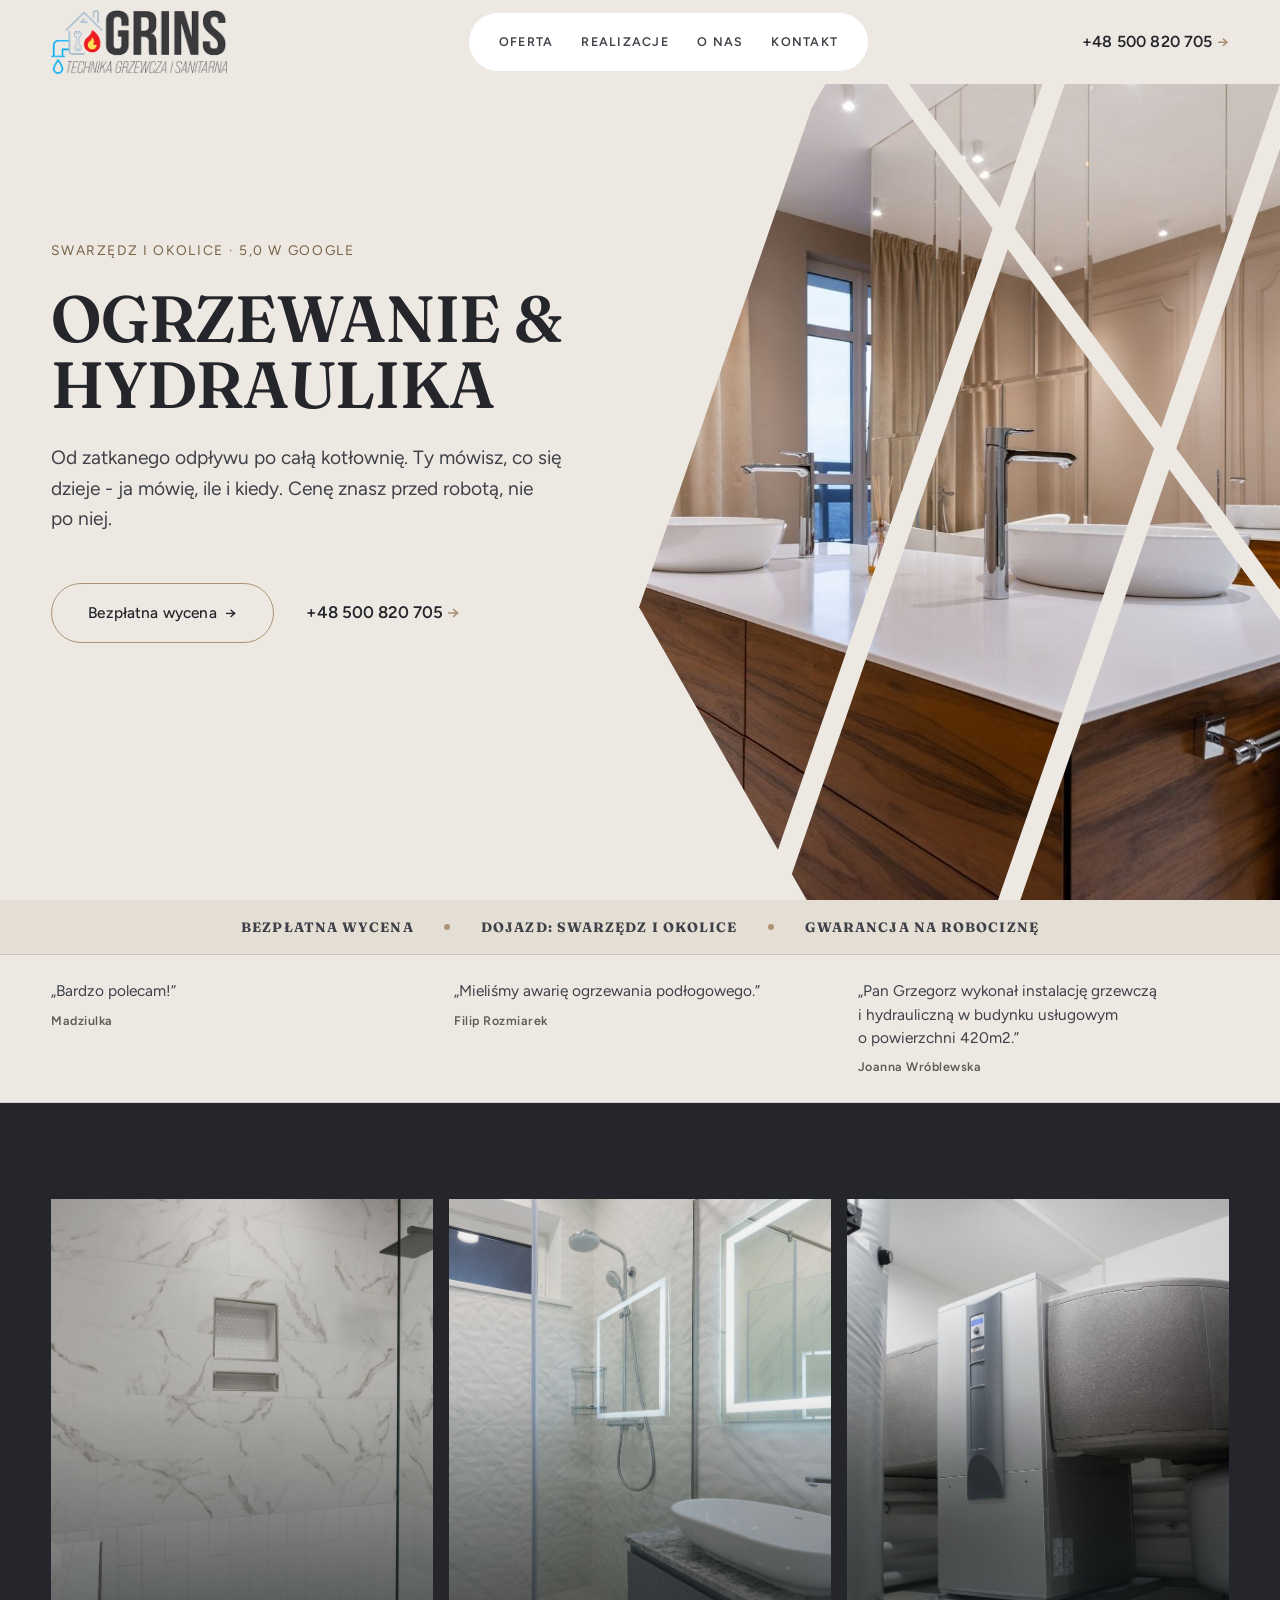
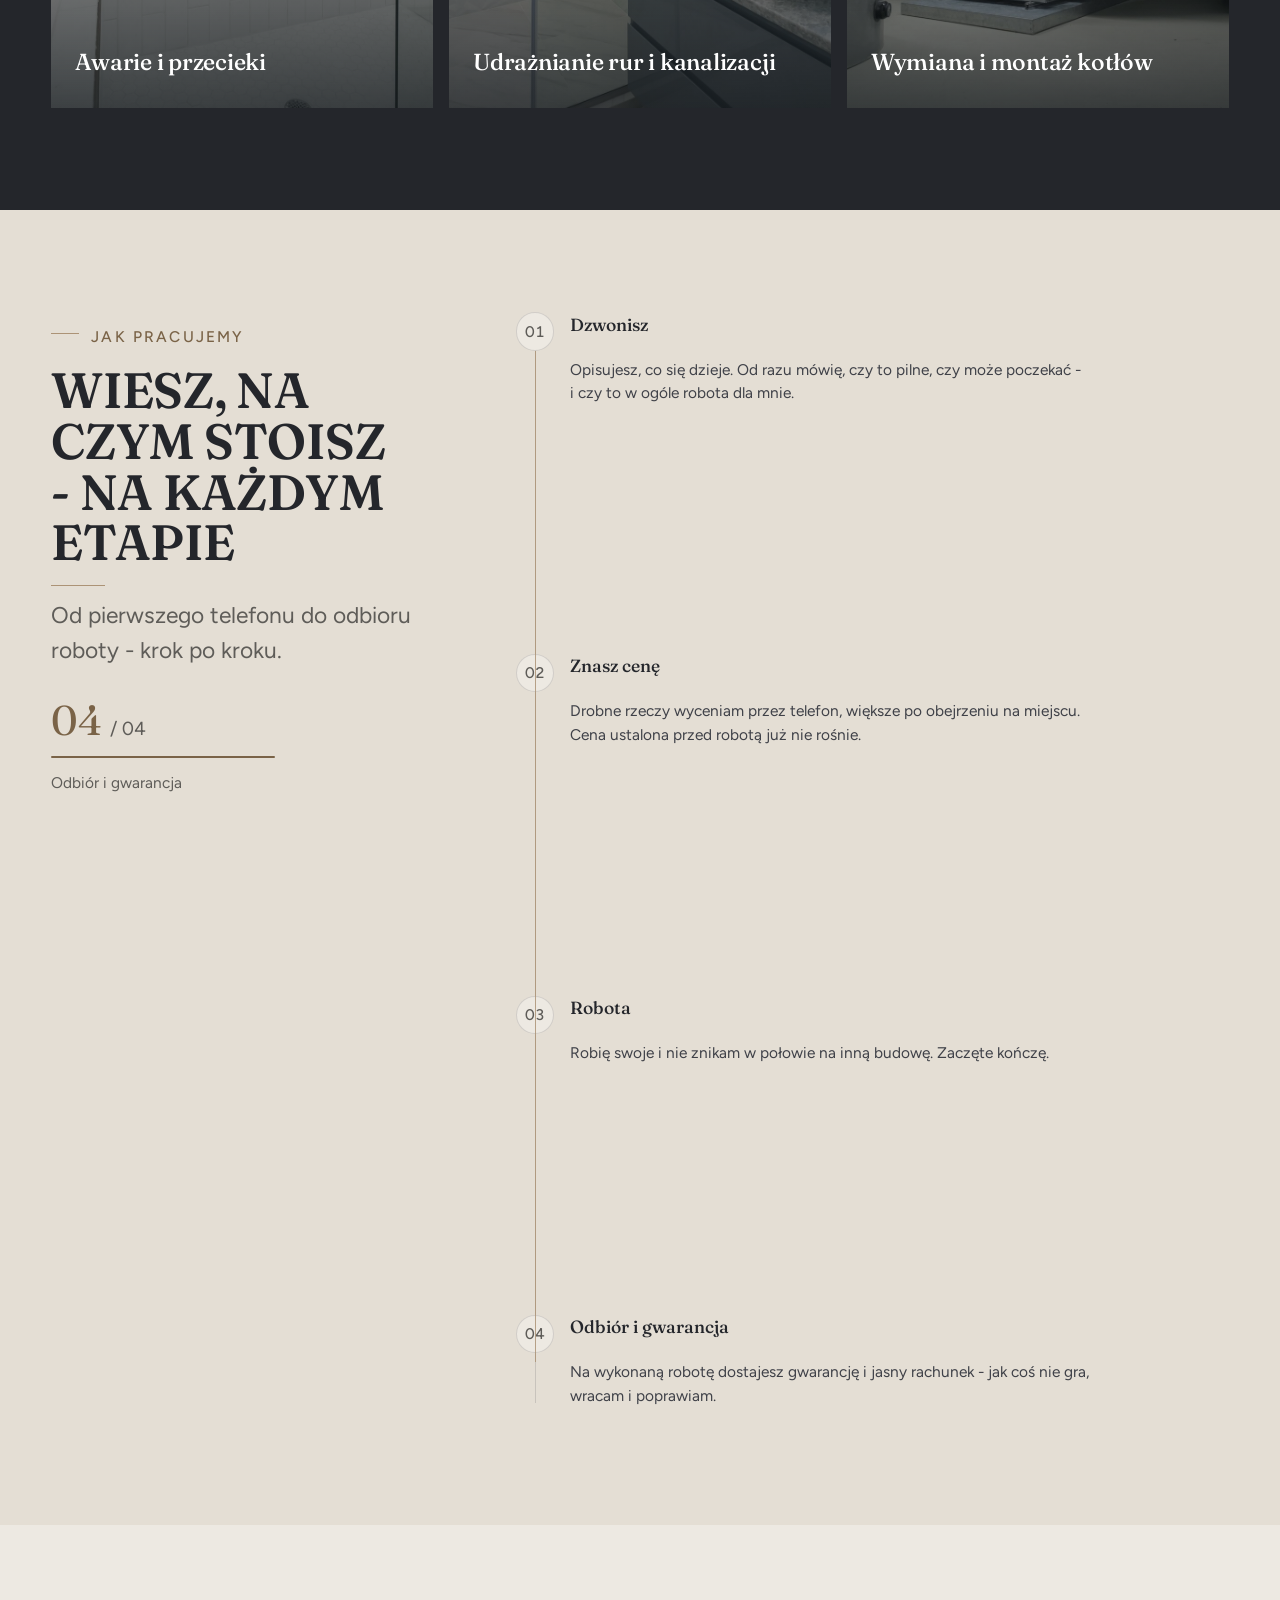
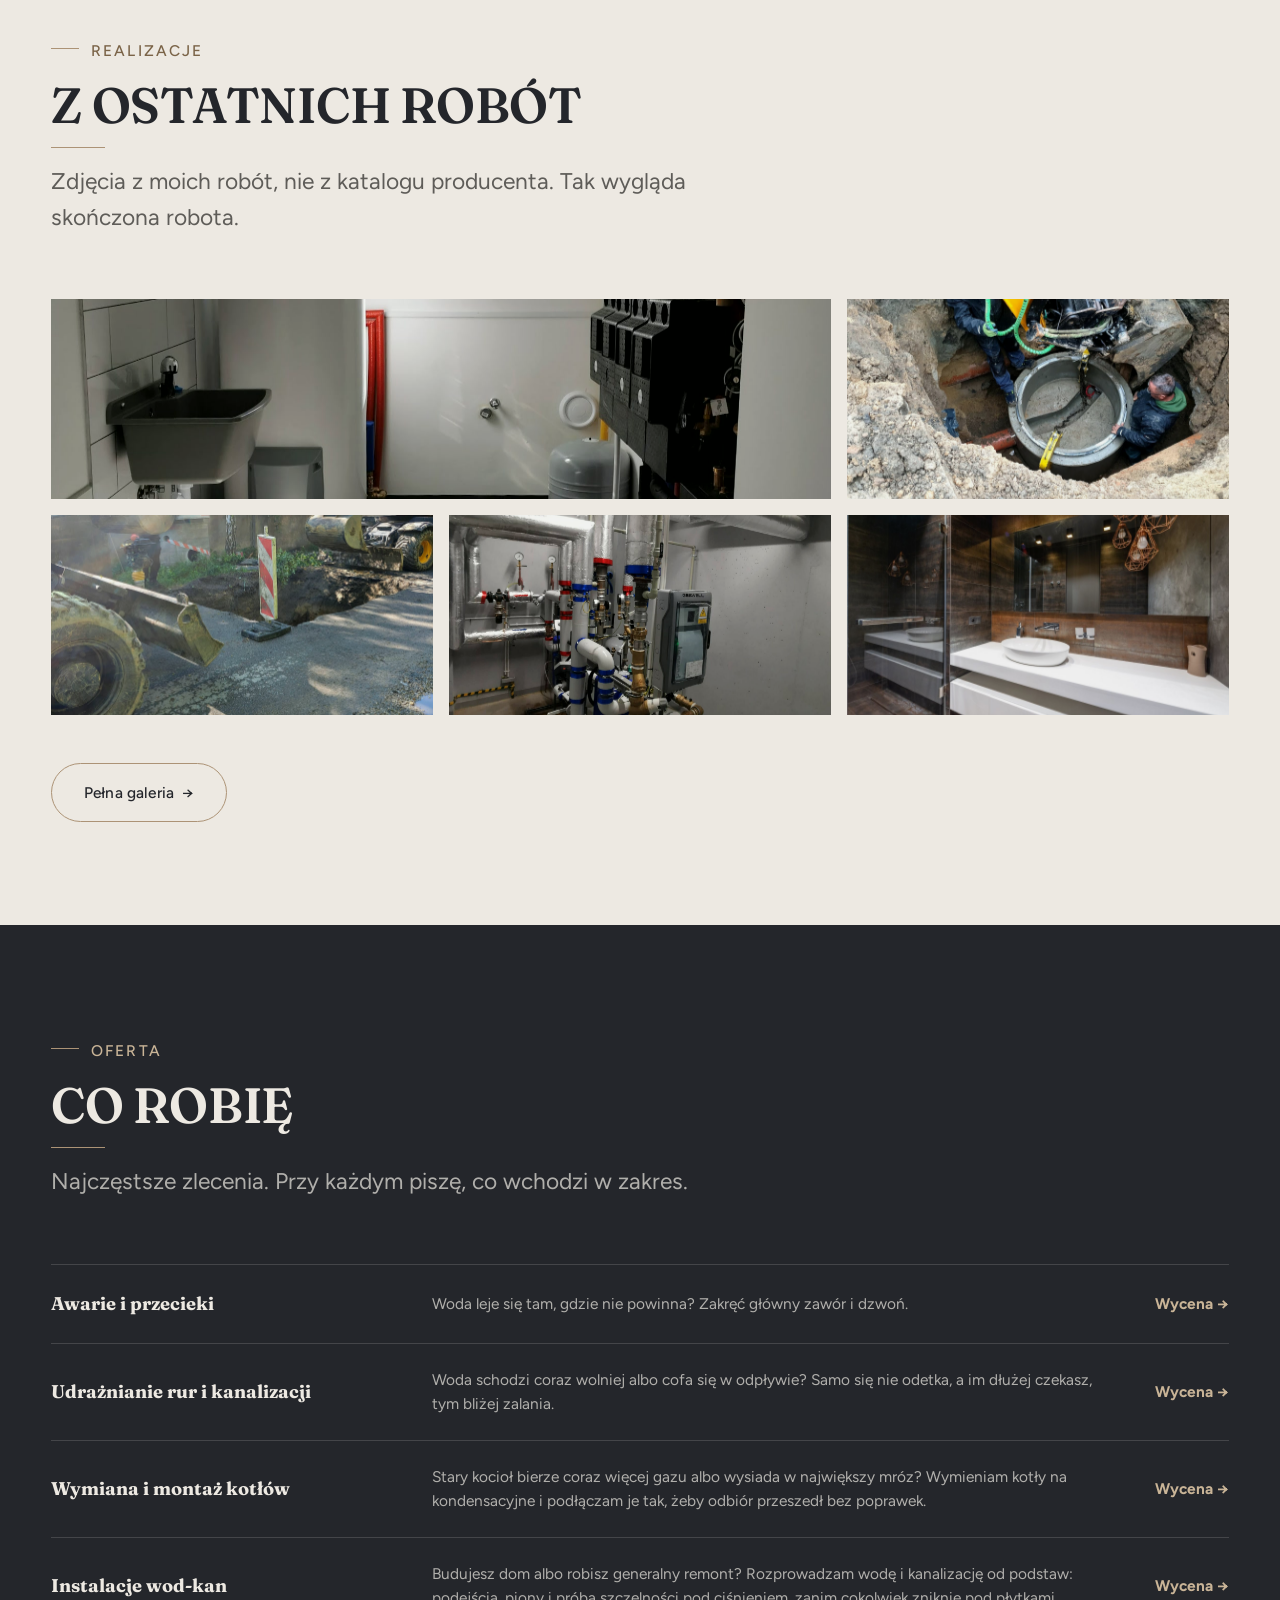
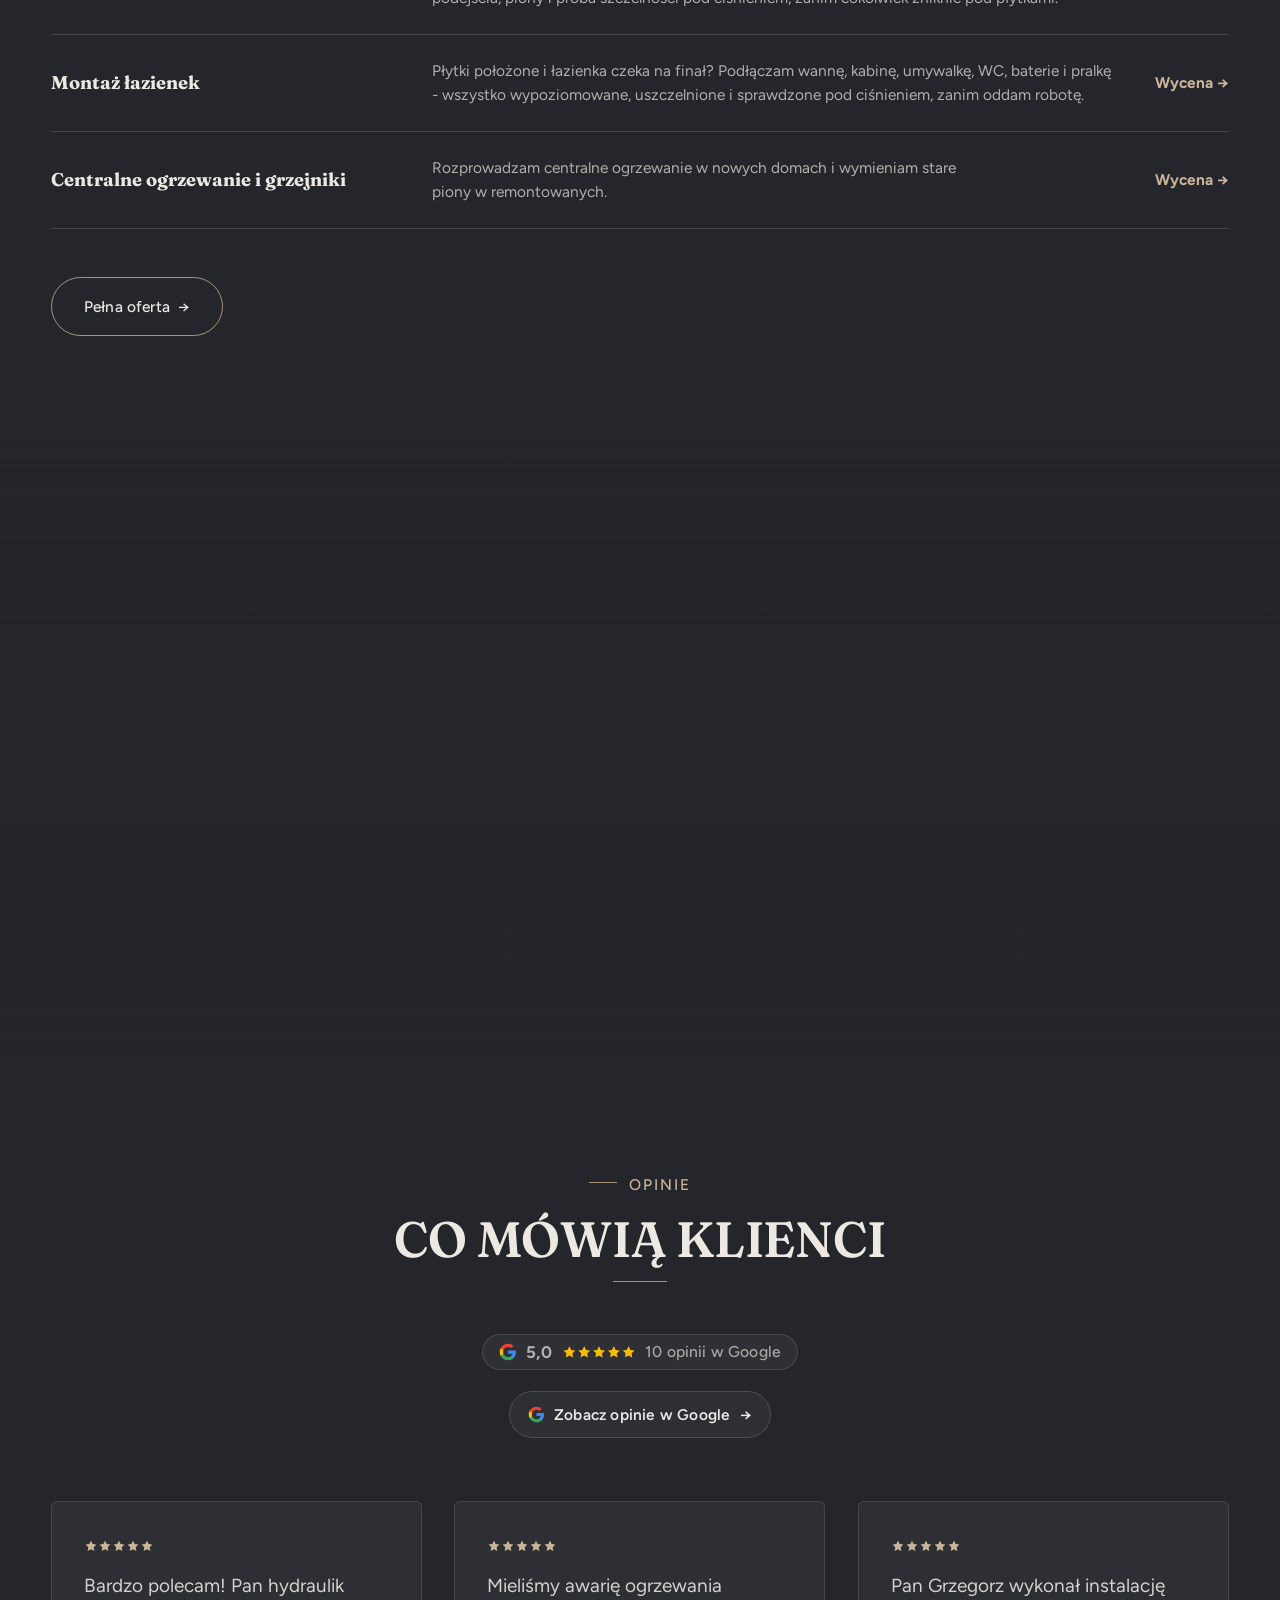
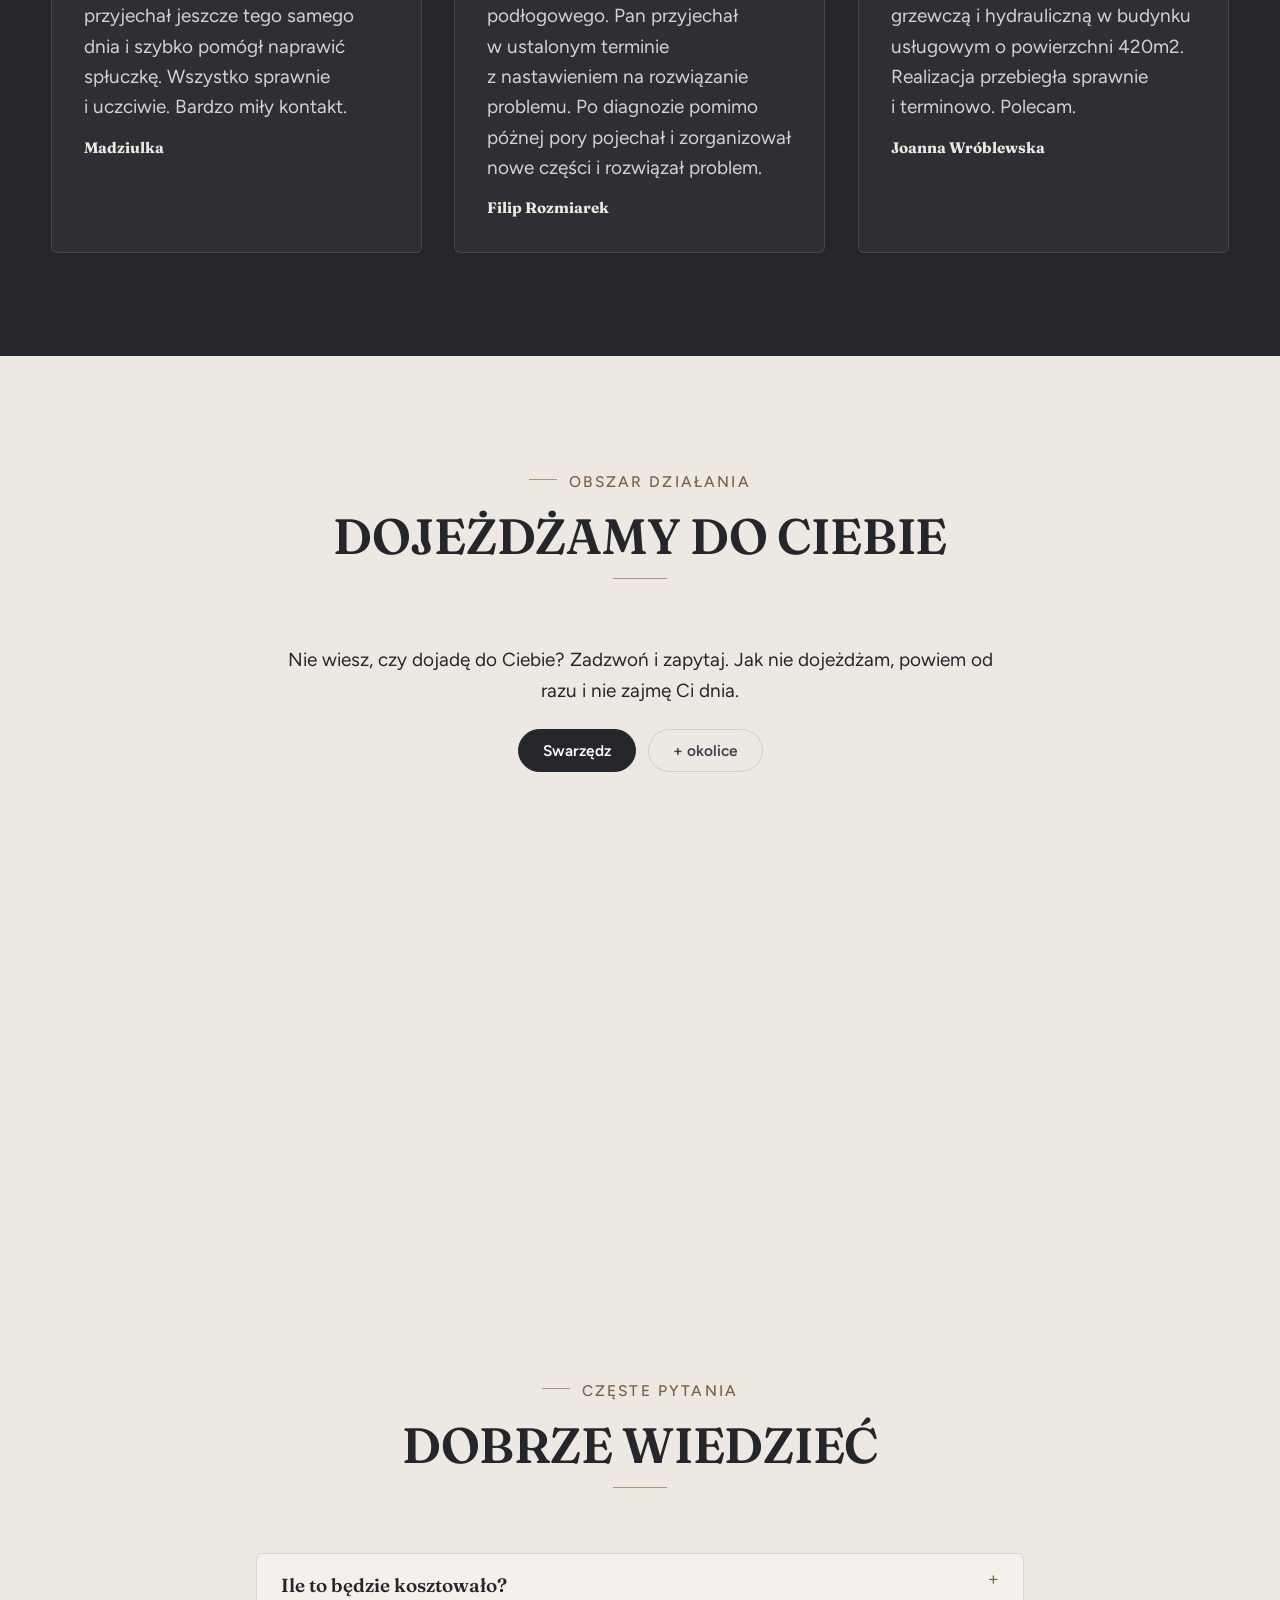
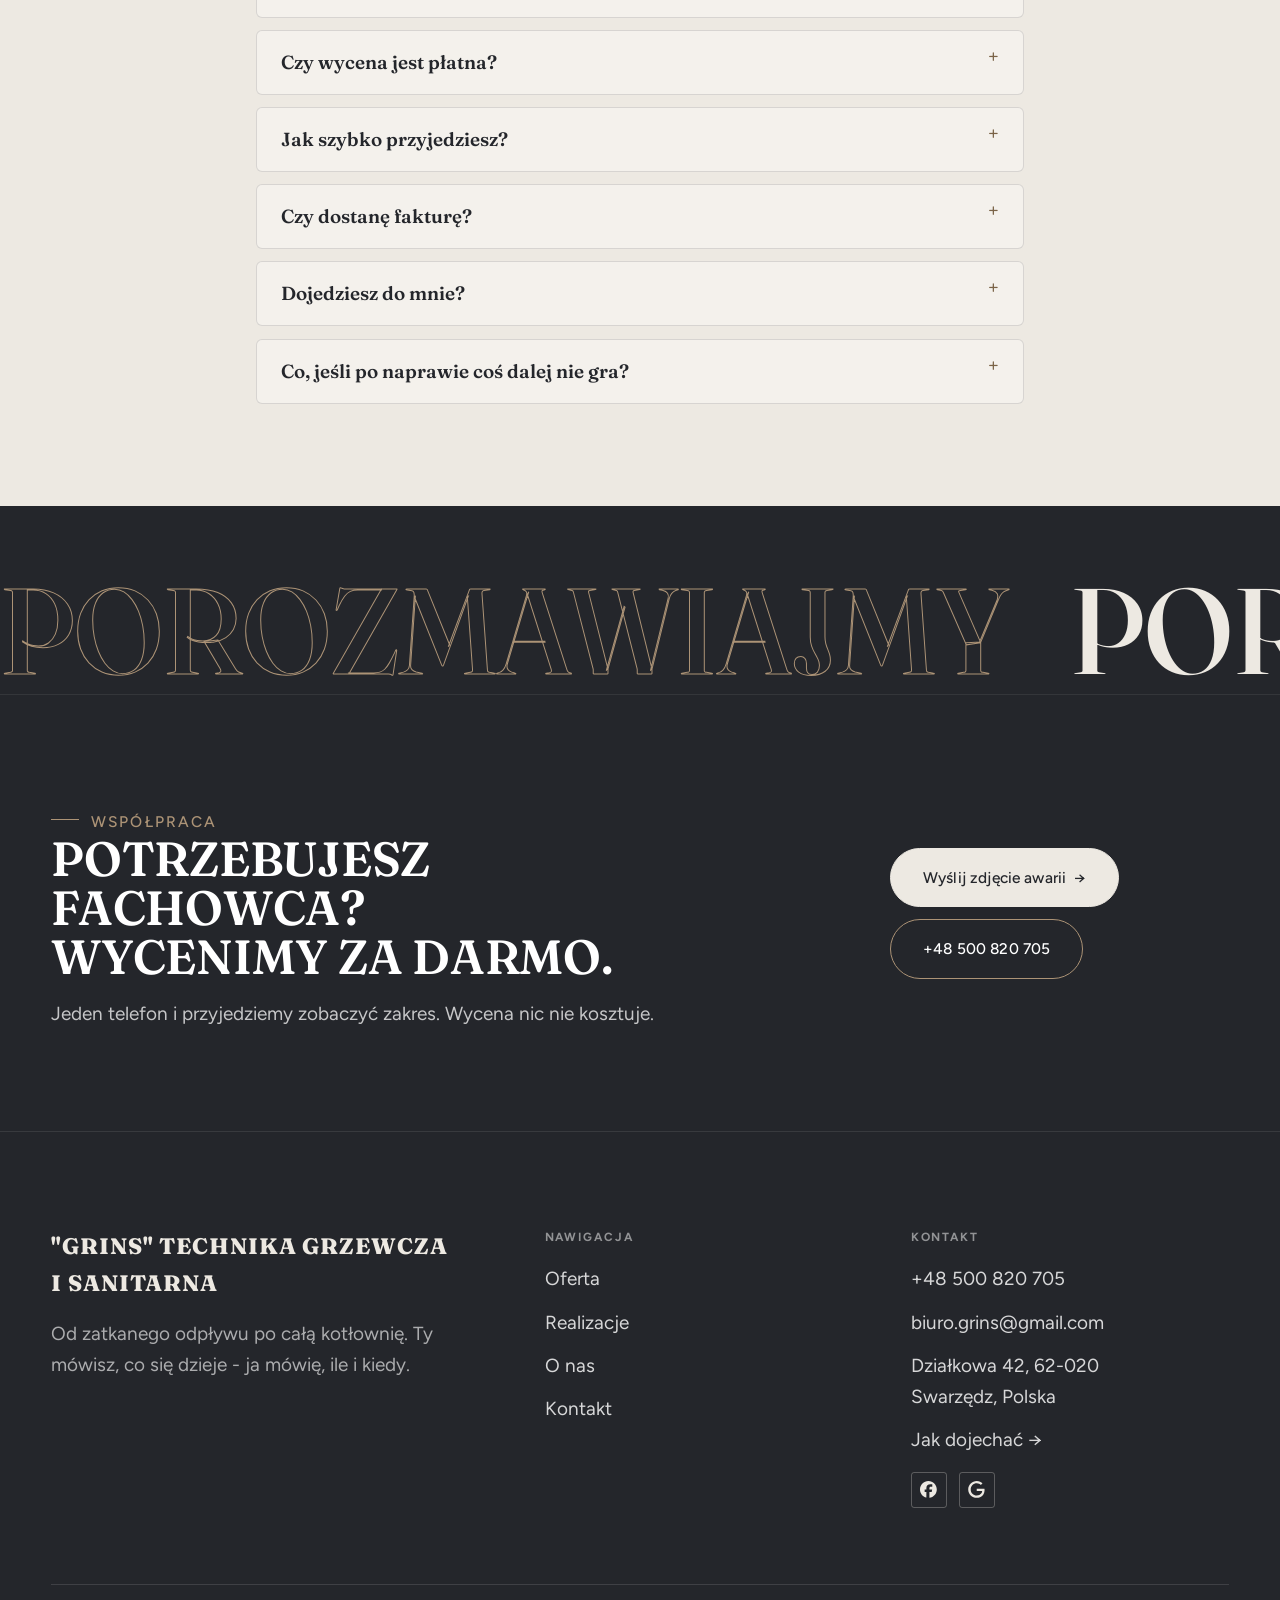
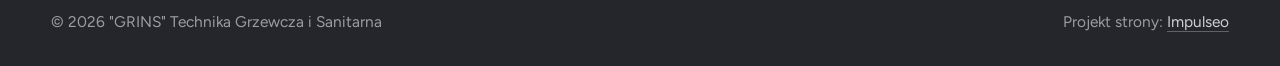
==== commit 78fe258c: "[claude-edit][cmt:63e47ac2-e7a7-4861-9121-956b546605f0] Przeróbka wyglądu w stylu klindworthroofing." ====
--- a/index.html
+++ b/index.html
@@ -20,8 +20,8 @@
 <script type="application/ld+json">{"@context": "https://schema.org", "@type": "Plumber", "name": "\"GRINS\" Technika Grzewcza i Sanitarna", "url": "https://kris20032.github.io/grins-technika-grzewcza-i-sanitarna/", "telephone": "+48500820705", "image": "https://kris20032.github.io/grins-technika-grzewcza-i-sanitarna/img/og.jpg", "areaServed": "Swarzędz", "sameAs": ["https://www.facebook.com/p/GRINS-Technika-Grzewcza-i-Sanitarna-100064261475798", "https://maps.google.com/?cid=16446058016588166050&g_mp=Cidnb29nbGUubWFwcy5wbGFjZXMudjEuUGxhY2VzLlNlYXJjaFRleHQQAhgEIAA"]}</script>
 <link rel="preconnect" href="https://fonts.googleapis.com">
 <link rel="preconnect" href="https://fonts.gstatic.com" crossorigin>
-<link href="https://fonts.googleapis.com/css2?family=Space+Grotesk:wght@500;600;700&family=DM+Sans:opsz,wght@9..40,400;9..40,500;9..40,600&display=swap" rel="stylesheet">
-<link rel="stylesheet" href="assets/styles.css?v=5ae30b95">
+<link href="https://fonts.googleapis.com/css2?family=Fraunces:opsz,wght@9..144,500;9..144,600&family=Figtree:wght@400;500;600&display=swap" rel="stylesheet">
+<link rel="stylesheet" href="assets/styles.css?v=kw1">
 </head>
 <body>
 
@@ -29,30 +29,28 @@
   <div class="wrap nav-inner">
     <a class="brand brand-has-logo" href="index.html"><img class="brand-logo" src="img/logo.png" alt="&quot;GRINS&quot; Technika Grzewcza i Sanitarna" width="382" height="139" decoding="async"></a>
     <nav class="nav-links">
-      <a href="oferta.html">Oferta</a>
+      <span class="kw-pill"><a href="oferta.html">Oferta</a>
       <a href="realizacje.html">Realizacje</a>
       <a href="o-nas.html">O nas</a>
-      <a href="kontakt.html">Kontakt</a>
-      <a href="tel:+48500820705" class="btn btn-accent">Zadzwoń +48 500 820 705</a>
+      <a href="kontakt.html">Kontakt</a></span>
+      <a href="tel:+48500820705" class="kw-navtel">+48 500 820 705 <span class="arr">→</span></a>
     </nav>
     <button class="nav-toggle" aria-label="Menu"><span></span><span></span><span></span></button>
   </div>
 </header>
 
 <main>
-<section class="hero-fach">
-  <img class="hf-photo" src="img/hero.jpg" fetchpriority="high" data-rotate="img/g2.jpg|img/g12.jpg" alt="&quot;GRINS&quot; Technika Grzewcza i Sanitarna" width="1800" height="1202">
-  <div class="hf-panel">
-    <div class="hf-inner">
-      <span class="hf-kicker">Usługi hydrauliczne</span>
-      <h1 class="hf-title">Hydraulik, który mówi cenę przed robotą. <em></em></h1>
-      <p class="hf-lead">Od zatkanego odpływu po całą kotłownię. Ty mówisz, co się dzieje - ja mówię, ile i kiedy.</p>
-      <a class="hf-phone" href="tel:+48500820705"><span class="hf-phone-lab">Zadzwoń teraz</span><span class="hf-phone-num"><svg class="ico-tel" width="16" height="16" viewBox="0 0 24 24" fill="none" aria-hidden="true"><path d="M6.6 10.8a15.5 15.5 0 0 0 6.6 6.6l2.2-2.2a1 1 0 0 1 1-.24 11.4 11.4 0 0 0 3.6.58 1 1 0 0 1 1 1V20a1 1 0 0 1-1 1A17 17 0 0 1 3 4a1 1 0 0 1 1-1h3.5a1 1 0 0 1 1 1c0 1.25.2 2.46.58 3.6a1 1 0 0 1-.25 1l-2.23 2.2Z" fill="currentColor"/></svg> +48 500 820 705</span></a>
-      <div class="hf-actions">
-        <a href="kontakt.html" class="btn btn-accent">Wyślij zdjęcie awarii <span class="arr">→</span></a>
-        <a href="tel:+48500820705" class="btn btn-ghost hf-ghost">Zadzwoń +48 500 820 705</a>
-      </div>
-      <div class="hf-trust"><svg class="ico-star" width="14" height="14" viewBox="0 0 24 24" style="vertical-align:-2px" aria-hidden="true"><path d="M12 2.8l2.85 5.8 6.4.93-4.63 4.5 1.1 6.37L12 17.4l-5.72 3 1.1-6.37-4.63-4.5 6.4-.93L12 2.8Z" fill="currentColor"/></svg> Ocena 5,0 w Google · 10 opinii</div>
+<section class="kw-hero">
+  <div class="kw-art" aria-hidden="true"><img src="img/hero.jpg" fetchpriority="high" alt="" width="1800" height="1202"></div>
+  <div class="wrap kw-hero-inner">
+    <div class="kw-copy">
+      <span class="kw-kicker">Swarzędz i okolice · 5,0 w Google</span>
+      <h1 class="kw-title">Ogrzewanie &amp;<br>hydraulika</h1>
+      <p class="kw-lead">Od zatkanego odpływu po całą kotłownię. Ty mówisz, co się dzieje - ja mówię, ile i kiedy. Cenę znasz przed robotą, nie po niej.</p>
+      <div class="kw-actions">
+        <a href="kontakt.html" class="btn btn-accent">Bezpłatna wycena <span class="arr">→</span></a>
+        <a href="tel:+48500820705" class="kw-tel">+48 500 820 705 <span class="arr">→</span></a>
+      </div>
     </div>
   </div>
 </section>
@@ -181,6 +179,9 @@
     </div>
   </div>
 </section>
+<section class="kw-marquee" aria-hidden="true">
+  <div class="kw-mq-track"><span>Porozmawiajmy</span><span>Porozmawiajmy</span><span>Porozmawiajmy</span><span>Porozmawiajmy</span></div>
+</section>
 <section class="cta">
   <div class="wrap">
     <div class="reveal">
--- a/assets/styles.css
+++ b/assets/styles.css
@@ -1847,3 +1847,131 @@
 
 /* === szary tekst dociągnięty do czytelności (WCAG 4.5 na wszystkich tłach) === */
 :root{--muted:#60686D;}
+
+/* === SKÓRKA „KLINDWORTH" (prośba Szymona 28.10): beż + grafit + brąz, szeryf wersalikami, zdjęcie w ukośnych pasach === */
+:root{
+  --accent:#AC9376;--accent-d:#7A6347;--accent-soft:rgba(172,147,118,.14);--accent-text:#7A6347;
+  --paper:#EDE9E2;--paper-2:#E4DED4;--paper-3:#D9D1C4;
+  --ink:#24262B;--ink-soft:#3F4148;--muted:#5E5C58;--line:rgba(36,38,43,.14);
+  --dark:#24262B;
+  --font-display:'Fraunces',Georgia,serif;
+  --font-body:'Figtree','Inter',sans-serif;
+}
+body{background:var(--paper);color:var(--ink)}
+h1,h2{font-family:var(--font-display);font-weight:600;text-transform:uppercase;letter-spacing:-.005em;line-height:1.02;font-variation-settings:"SOFT" 30,"WONK" 0}
+h3{font-family:var(--font-display);font-weight:500;letter-spacing:0}
+.eyebrow{color:var(--accent-d);letter-spacing:.14em;font-weight:500}
+.eyebrow::before{background:var(--accent)}
+.head h2::after{background:var(--accent)}
+
+/* przyciski: obrysowane pigułki */
+.btn{border-radius:999px;font-weight:500;letter-spacing:.01em}
+.btn-accent{background:transparent;color:var(--ink);border:1px solid var(--accent);box-shadow:none}
+.btn-accent:hover{background:var(--ink);border-color:var(--ink);color:var(--paper);box-shadow:none}
+.btn-ghost{border-color:var(--line);border-radius:999px}
+.btn-light{background:var(--paper);color:var(--ink);box-shadow:none;border:1px solid var(--paper)}
+.btn-light:hover{background:transparent;color:var(--paper);border-color:var(--accent)}
+.btn-accent[data-accent-d],.cta-d .btn-accent{color:var(--ink)}
+
+/* nawigacja: logo | pigułka z menu | telefon (nadpisuje przezroczysty pasek z gradientem) */
+.nav,.nav.is-stuck{background:transparent;box-shadow:none}
+.nav::after{display:none}
+.nav.nav-solid{background:rgba(237,233,226,.94);backdrop-filter:blur(10px);-webkit-backdrop-filter:blur(10px);border-bottom:1px solid rgba(36,38,43,.08)}
+.nav .nav-toggle span,.nav.nav-solid .nav-toggle span{background:var(--ink)}
+.nav .nav-links .kw-pill a{color:var(--ink-soft);font-size:.78rem}
+.nav .nav-links .kw-pill a:hover,.nav .nav-links .kw-pill a.active{color:var(--ink)}
+.nav .nav-links .kw-pill a::after{background:var(--accent)}
+.nav .nav-links a.kw-navtel{font-weight:600;color:var(--ink);font-size:1rem;letter-spacing:.01em;text-transform:none}
+.nav .nav-links a.kw-navtel::after{display:none}
+.kw-navtel .arr,.kw-tel .arr{color:var(--accent);display:inline-block;transition:transform .25s ease}
+.kw-navtel:hover .arr,.kw-tel:hover .arr{transform:translateX(4px)}
+@media(min-width:681px){
+  .nav .nav-inner{height:84px}
+  .nav.is-stuck .nav-inner{height:72px}
+  .nav .nav-links{justify-content:space-between;padding-right:0;margin-left:var(--space-6)}
+  .kw-pill{display:flex;gap:clamp(1rem,2.2vw,1.9rem);background:#fff;border-radius:999px;padding:13px 30px;margin-inline:auto}
+}
+@media(max-width:680px){
+  .kw-pill{display:contents}
+  .nav .nav-links a.kw-navtel{border-bottom:0;padding-top:var(--space-4)}
+}
+
+/* HERO */
+.kw-hero{position:relative;min-height:100svh;display:grid;align-items:center;background:var(--paper);overflow:hidden;padding-top:84px;grid-template-columns:minmax(0,1fr)}
+.kw-art{position:absolute;top:84px;right:0;bottom:0;width:58%;
+  -webkit-mask:url(../img/kw-mask.svg) center/100% 100% no-repeat;mask:url(../img/kw-mask.svg) center/100% 100% no-repeat}
+.kw-art img{width:100%;height:100%;object-fit:cover;object-position:40% 50%;animation:kwZoom 14s ease-out both}
+@keyframes kwZoom{from{transform:scale(1.08)}to{transform:scale(1)}}
+.kw-hero-inner{position:relative;z-index:2;padding-block:var(--space-8)}
+.kw-copy{max-width:min(40rem,48%)}
+.kw-kicker{display:block;text-transform:uppercase;letter-spacing:.12em;font-size:.86rem;color:var(--accent-d);margin-bottom:var(--space-5)}
+.kw-title{font-size:clamp(2.3rem,1.2rem + 3.6vw,4.6rem);color:var(--ink);margin-bottom:var(--space-5)}
+.kw-lead{font-size:clamp(1.05rem,.98rem + .3vw,1.2rem);line-height:1.6;color:var(--ink-soft);max-width:34rem}
+.kw-actions{display:flex;flex-wrap:wrap;align-items:center;gap:var(--space-5) var(--space-6);margin-top:var(--space-7)}
+.kw-actions .btn{padding:16px 36px}
+.kw-tel{font-weight:600;font-size:1.05rem;color:var(--ink)}
+@media(max-width:900px){
+  .kw-hero{min-height:0;padding-top:72px}
+  .kw-art{position:relative;top:0;width:100%;height:58vw;min-height:240px;grid-row:2}
+  .kw-copy{max-width:none}
+  .kw-hero-inner{padding-block:var(--space-8) var(--space-6)}
+}
+@media(prefers-reduced-motion:reduce){.kw-art img{animation:none}}
+
+/* rytm sekcji: ciemne grafitowe bloki jak we wzorcu */
+.gateways-band,.fach-uslugi,.opinie,.cta,footer{
+  background:var(--dark);color:var(--paper);
+  --ink:#EDE9E2;--ink-soft:rgba(237,233,226,.82);--muted:rgba(237,233,226,.70);--line:rgba(237,233,226,.16);
+  --paper:#2D2F35;--paper-2:#2D2F35;--accent-d:#C9B497;--accent-text:#C9B497;
+}
+.gateways-band{padding-top:var(--space-9)}
+.fach-uslugi .btn-ghost,.opinie .btn-ghost{color:var(--ink);border-color:var(--accent)}
+.fach-uslugi .btn-accent,.gateways-band .btn-accent,.opinie .btn-accent{color:#EDE9E2}
+.fach-uslugi .btn-accent:hover,.opinie .btn-accent:hover{background:#EDE9E2;color:#24262B;border-color:#EDE9E2}
+.fu-cta{color:#C9B497}
+.op-card{background:#2D2F35;border-color:rgba(237,233,226,.12)}
+.op-card blockquote{color:rgba(237,233,226,.88)}
+.op-star{color:#C9B497}
+.fach-promise{background:var(--paper-2)}
+.faq-item{background:#F4F1EC}
+.gateway{border-radius:0}
+.gateway .g-ttl{font-weight:500}
+.tile,.tile img{border-radius:0}
+.cta::before{display:none}
+.cta h2{font-size:clamp(2rem,1.4rem + 2vw,3.2rem)}
+.cta .btn-ghost-cta{border-color:var(--accent);border-radius:999px}
+footer{border-top:1px solid rgba(237,233,226,.10)}
+footer a{color:rgba(237,233,226,.82)}
+footer a:hover{color:#C9B497}
+footer .name{font-family:var(--font-display);text-transform:uppercase;color:#EDE9E2}
+.sticky-call .sc-call{background:var(--ink);color:var(--paper)}
+
+/* napis-taśma „Porozmawiajmy" (jak „Let's work together") */
+.kw-marquee{background:var(--dark);padding-block:var(--space-8) 0;overflow:hidden;border-bottom:1px solid rgba(237,233,226,.08)}
+.kw-mq-track{display:flex;width:max-content;animation:kwMq 38s linear infinite}
+.kw-mq-track span{font-family:var(--font-display);font-weight:500;text-transform:uppercase;font-size:clamp(3.4rem,2rem + 7vw,9rem);line-height:1;color:transparent;-webkit-text-stroke:1px #AC9376;padding-right:.5em;white-space:nowrap}
+.kw-mq-track span:nth-child(even){color:#EDE9E2;-webkit-text-stroke:0}
+@keyframes kwMq{to{transform:translateX(-50%)}}
+@media(prefers-reduced-motion:reduce){.kw-mq-track{animation:none}}
+
+/* podstrony: beżowy nagłówek, zdjęcie w ukośnych pasach po prawej */
+.pagehead{background:var(--paper);min-height:56vh;min-height:56svh;align-items:center;border-bottom:0;padding-top:84px}
+.pagehead::after{display:none}
+.pagehead img{left:auto;top:84px;height:auto;bottom:0;width:54%;-webkit-mask:url(../img/kw-mask.svg) center/100% 100% no-repeat;mask:url(../img/kw-mask.svg) center/100% 100% no-repeat}
+.pagehead .wrap{color:var(--ink)}
+.pagehead h1{color:var(--ink);text-shadow:none;font-size:clamp(2.4rem,1.5rem + 3.4vw,4.6rem);max-width:12ch}
+.pagehead .eyebrow{color:var(--accent-d)}
+.pagehead .eyebrow::before{background:var(--accent)}
+.pagehead p{color:var(--ink-soft);text-shadow:none;max-width:40ch}
+@media(max-width:760px){
+  .pagehead{flex-direction:column;align-items:stretch;min-height:0;padding-top:72px}
+  .pagehead img{position:relative;top:0;width:100%;height:52vw;order:2}
+  .pagehead .wrap{padding-block:var(--space-8) var(--space-5)}
+}
+/* pełnoekranowe zdjęcie między grafitowymi sekcjami - bez beżowych przerw, z przejściem w grafit */
+.stopklatka{margin:0;background:var(--dark)}
+.stopklatka::after{content:"";position:absolute;inset:0;z-index:1;pointer-events:none;background:linear-gradient(180deg,rgba(36,38,43,.55) 0%,rgba(36,38,43,0) 30%,rgba(36,38,43,0) 62%,#24262B 100%)}
+.cta .btn-light{background:#EDE9E2;color:#24262B;border-color:#EDE9E2}
+.cta .btn-light:hover{background:transparent;color:#EDE9E2;border-color:#AC9376}
+.foot-soc .soc{color:#EDE9E2;border-color:rgba(237,233,226,.28)}
+.kw-marquee{padding-bottom:.12em}
